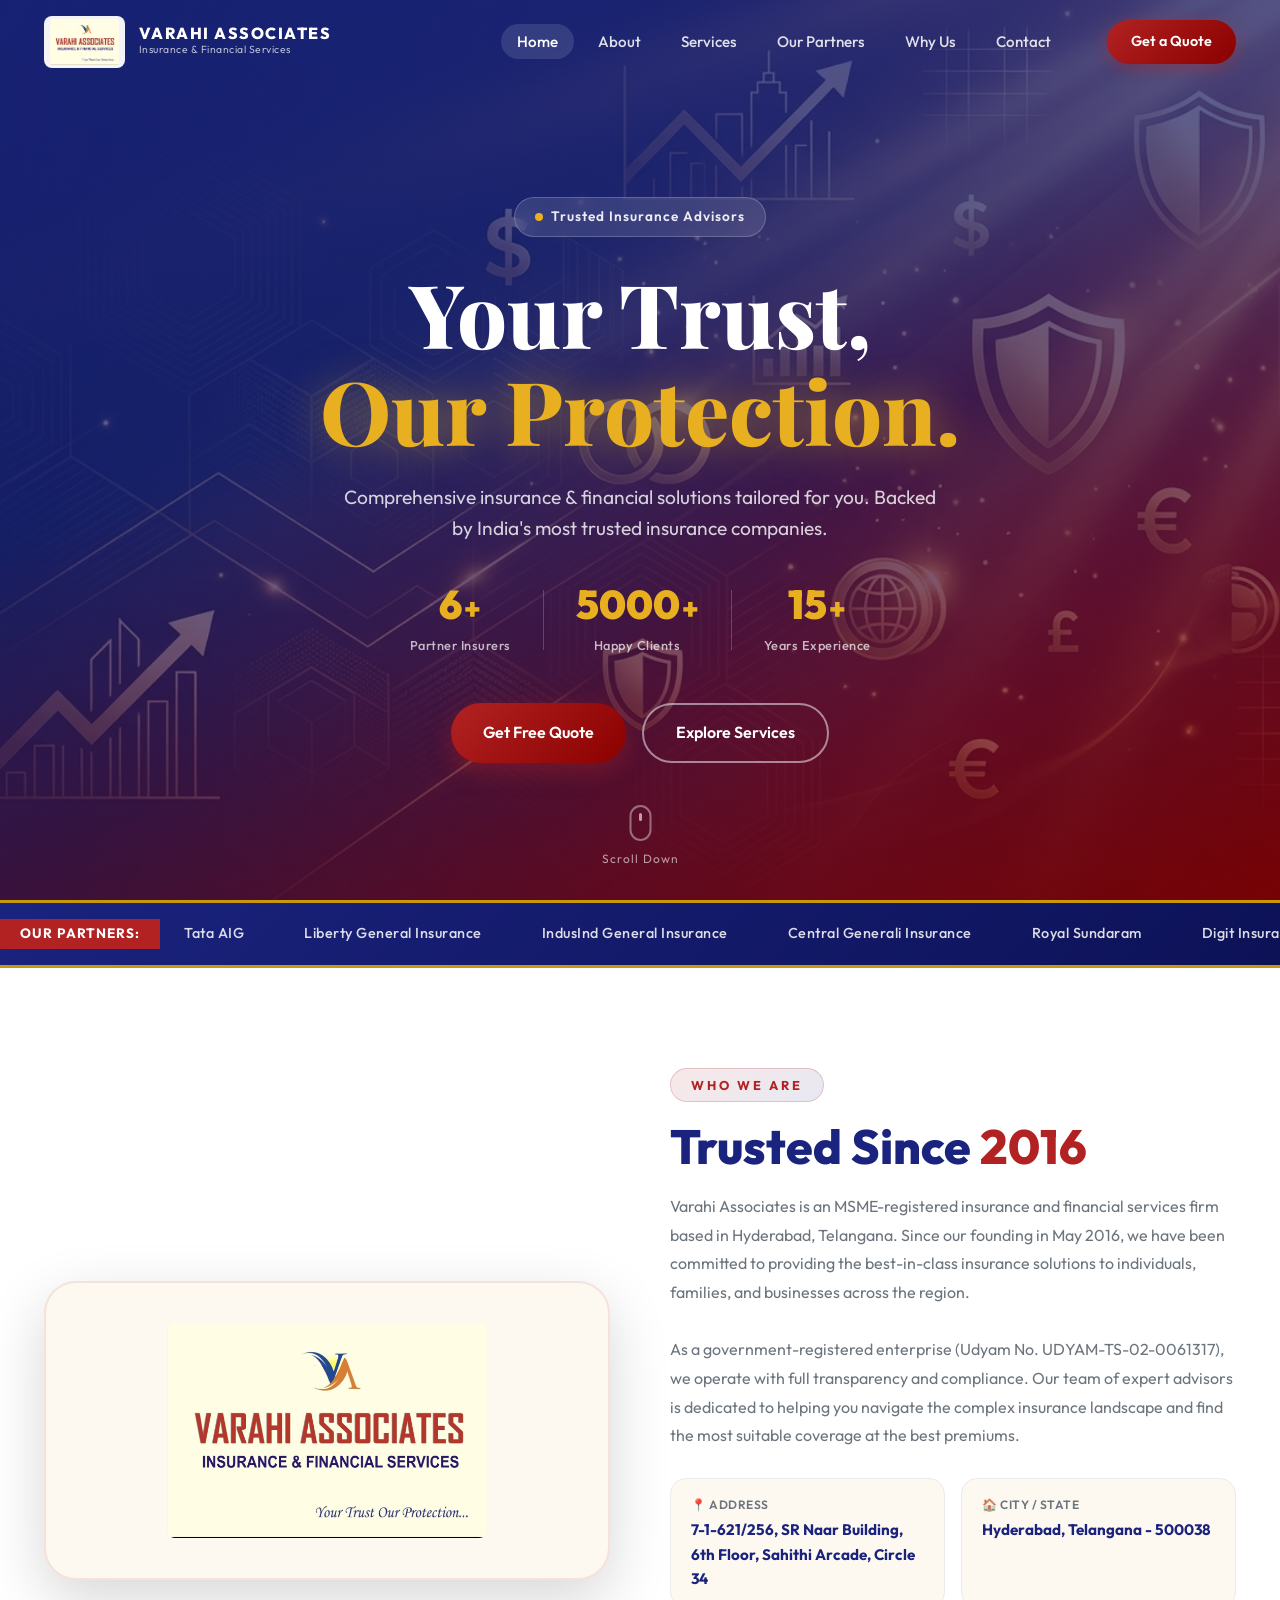
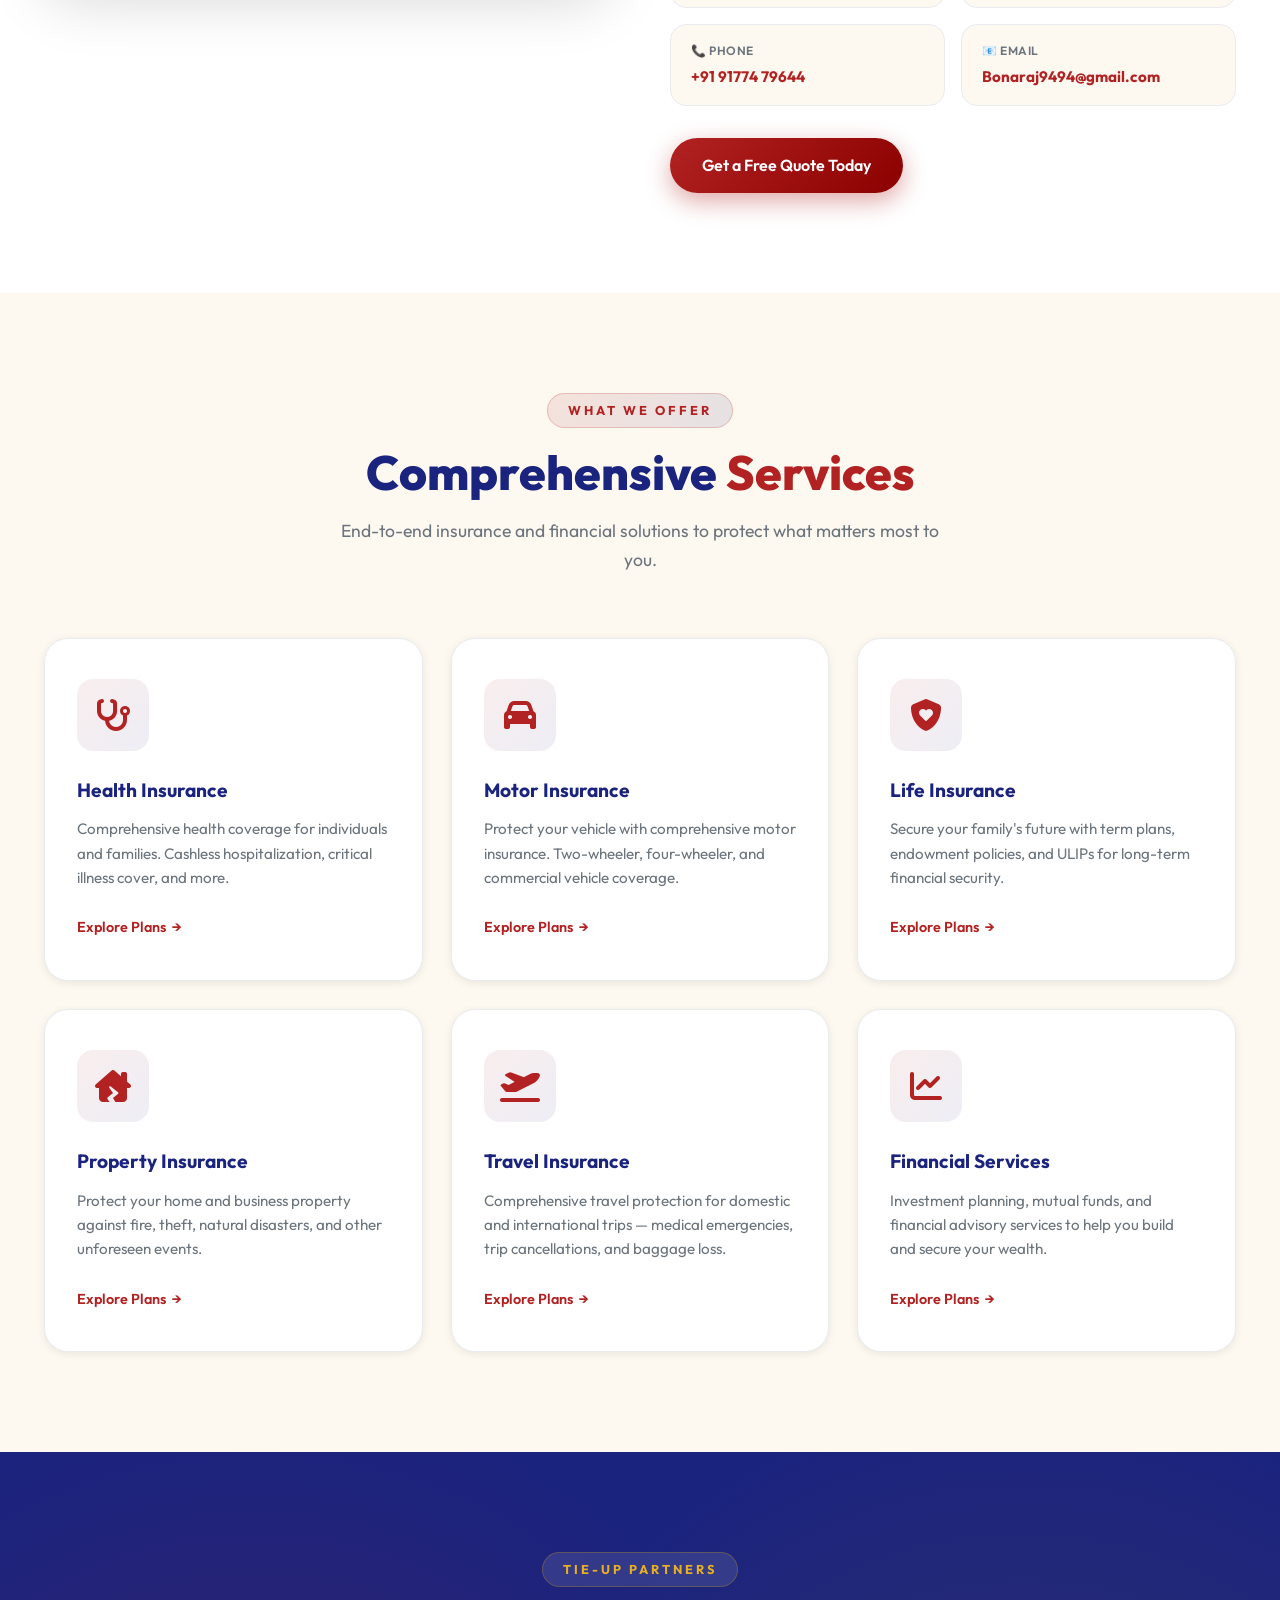
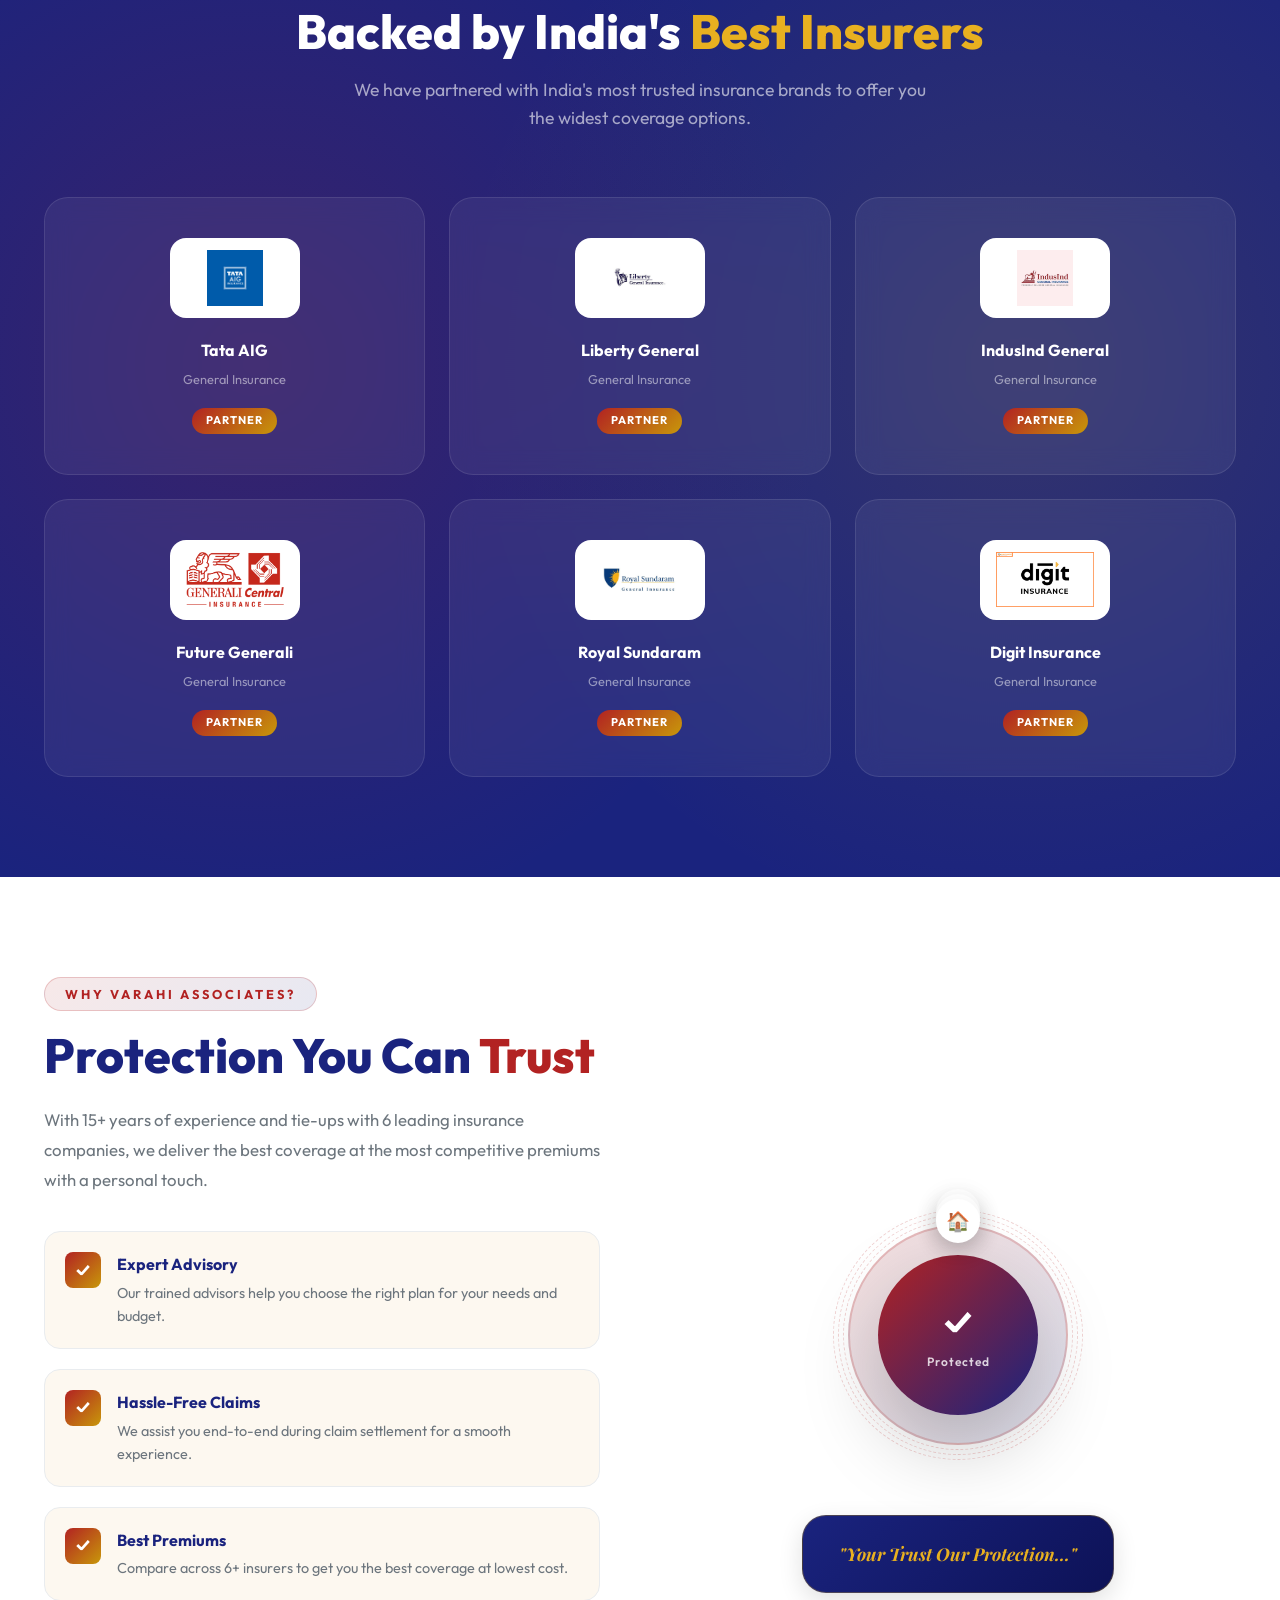
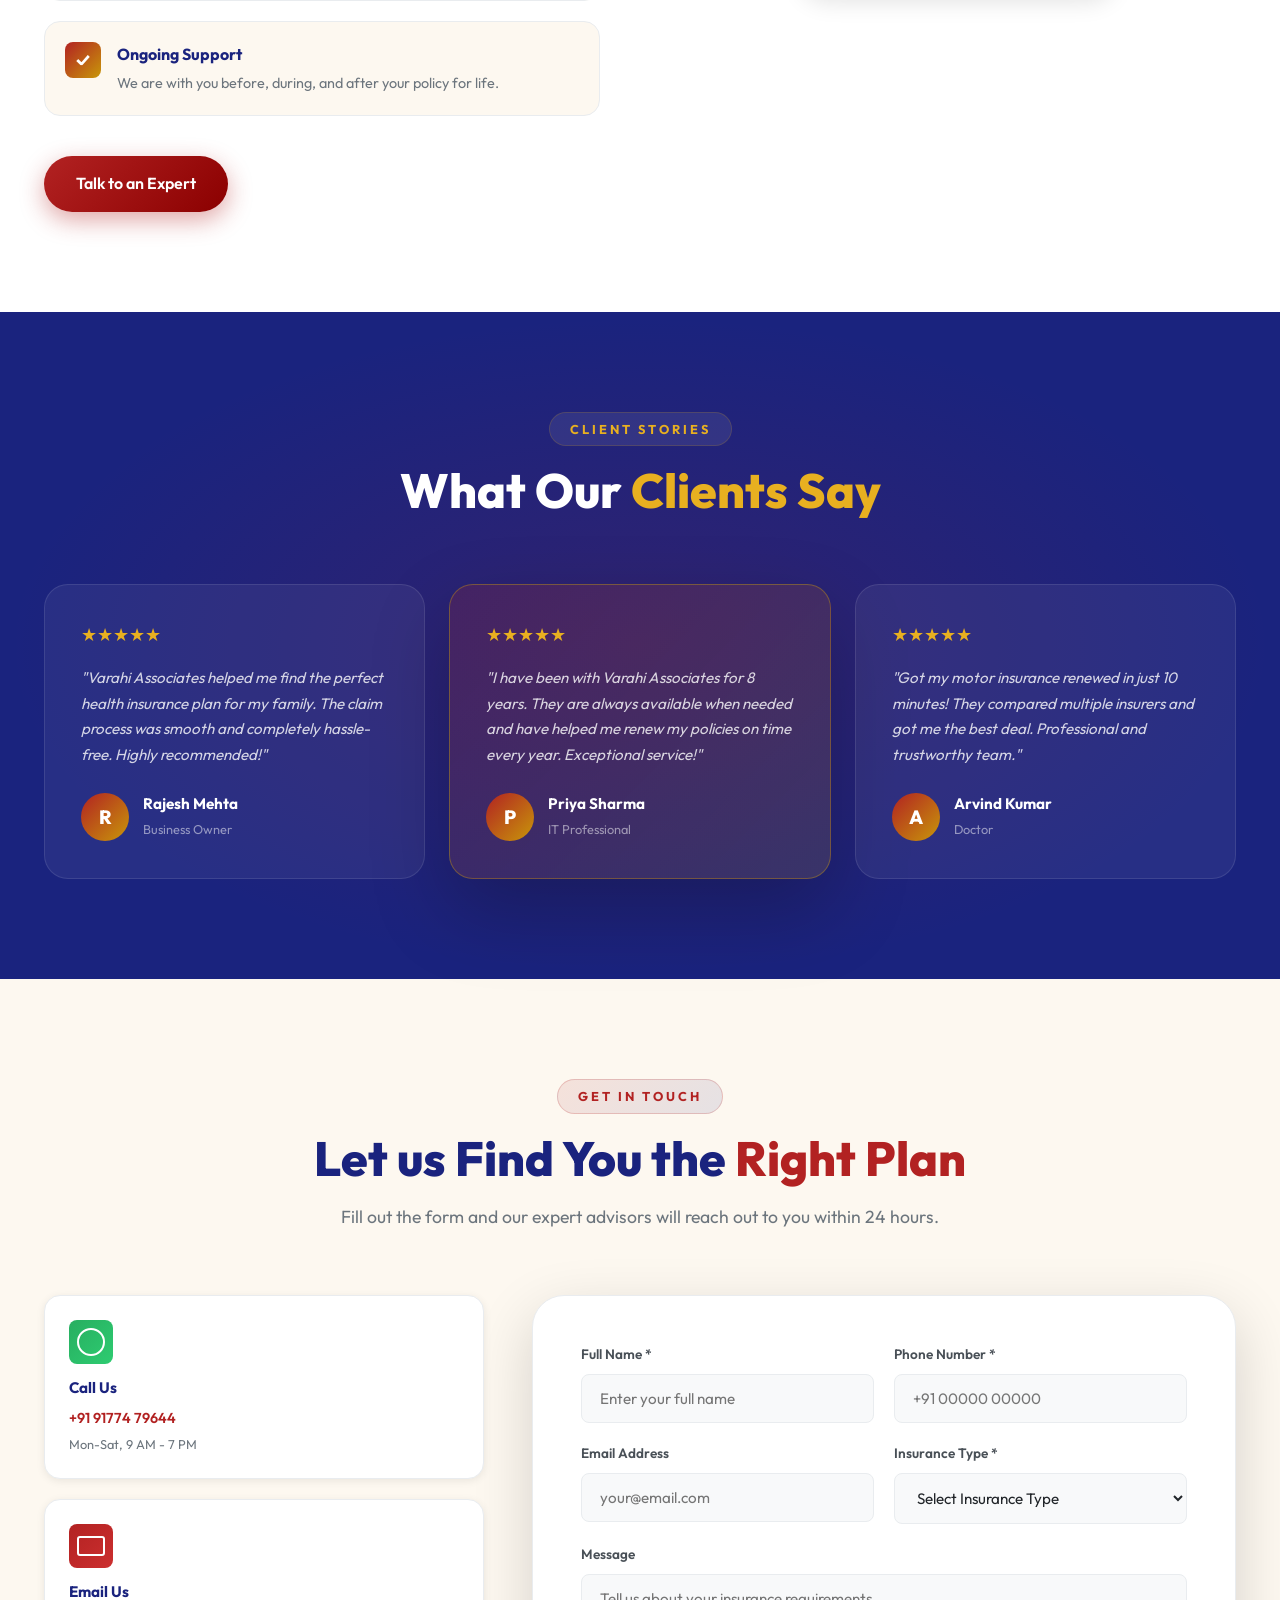
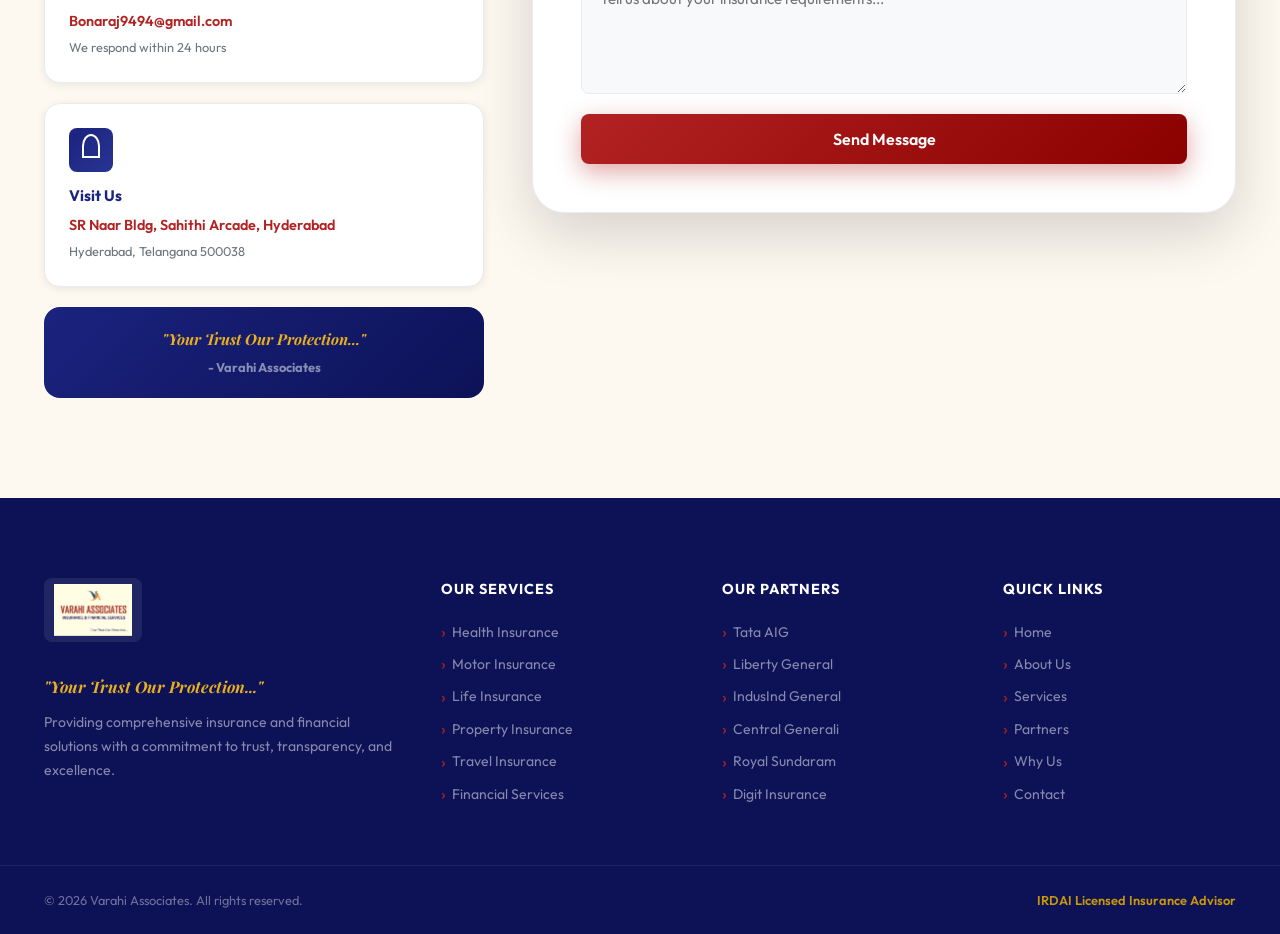
==== index.html @ de522ac0 "first commit" ====
﻿<!DOCTYPE html>
<html lang="en">
<head>
  <meta charset="UTF-8" />
  <meta name="viewport" content="width=device-width, initial-scale=1.0" />
  <title>Varahi Associates | Insurance &amp; Financial Services</title>
  <meta name="description" content="Varahi Associates offers comprehensive insurance and financial services backed by Tata AIG, Liberty General Insurance, IndusInd General Insurance, Central Generali, Royal Sundaram, and Digit." />
  <link rel="icon" type="image/jpeg" href="public/logo.jpeg" />
  <link rel="preconnect" href="https://fonts.googleapis.com" />
  <link rel="preconnect" href="https://fonts.gstatic.com" crossorigin />
  <link href="https://fonts.googleapis.com/css2?family=Outfit:wght@300;400;500;600;700;800;900&family=Playfair+Display:ital,wght@0,700;0,800;1,700&display=swap" rel="stylesheet" />
  <link rel="stylesheet" href="https://cdnjs.cloudflare.com/ajax/libs/font-awesome/6.5.0/css/all.min.css" />
  <link rel="stylesheet" href="style.css" />
</head>
<body>
  <nav class="navbar" id="navbar">
    <div class="nav-container">
      <a href="#home" class="nav-logo">
        <img src="public/logo.jpeg" alt="Varahi Associates Logo" class="nav-logo-img" />
        <div class="logo-text">
          <span class="logo-name">VARAHI ASSOCIATES</span>
          <span class="logo-sub">Insurance &amp; Financial Services</span>
        </div>
      </a>
      <ul class="nav-links" id="navLinks">
        <li><a href="#home" class="nav-link active">Home</a></li>
        <li><a href="#about" class="nav-link">About</a></li>
        <li><a href="#services" class="nav-link">Services</a></li>
        <li><a href="#partners" class="nav-link">Our Partners</a></li>
        <li><a href="#why-us" class="nav-link">Why Us</a></li>
        <li><a href="#contact" class="nav-link">Contact</a></li>
      </ul>
      <a href="#contact" class="nav-cta">Get a Quote</a>
      <button class="hamburger" id="hamburger" aria-label="Toggle menu"><span></span><span></span><span></span></button>
    </div>
  </nav>


  <!-- ===== MSME REGISTRATION STRIP ===== -->
  
  <section class="hero" id="home">
    <div class="hero-bg"></div>
    <div class="hero-overlay"></div>
    <div class="hero-content">
      <div class="hero-badge"><span class="badge-dot"></span>Trusted Insurance Advisors</div>
      <h1 class="hero-title">
        <span class="title-line">Your Trust,</span>
        <span class="title-line title-accent">Our Protection.</span>
      </h1>
      <p class="hero-desc">Comprehensive insurance &amp; financial solutions tailored for you. Backed by India's most trusted insurance companies.</p>
      <div class="hero-stats">
        <div class="stat-item"><div class="stat-number-row"><span class="stat-num" data-target="6">0</span><span class="stat-plus">+</span></div><span class="stat-label">Partner Insurers</span></div>
        <div class="stat-divider"></div>
        <div class="stat-item"><div class="stat-number-row"><span class="stat-num" data-target="5000">0</span><span class="stat-plus">+</span></div><span class="stat-label">Happy Clients</span></div>
        <div class="stat-divider"></div>
        <div class="stat-item"><div class="stat-number-row"><span class="stat-num" data-target="15">0</span><span class="stat-plus">+</span></div><span class="stat-label">Years Experience</span></div>
      </div>
      <div class="hero-actions">
        <a href="#contact" class="btn btn-primary" id="hero-quote-btn">Get Free Quote</a>
        <a href="#services" class="btn btn-outline" id="hero-services-btn">Explore Services</a>
      </div>
    </div>
    <div class="hero-scroll-indicator"><div class="scroll-mouse"></div><span>Scroll Down</span></div>
  </section>

  <div class="ticker-bar">
    <div class="ticker-label">Our Partners:</div>
    <div class="ticker-track">
      <div class="ticker-items">
        <span>Tata AIG</span><span>Liberty General Insurance</span><span>IndusInd General Insurance</span>
        <span>Central Generali Insurance</span><span>Royal Sundaram</span><span>Digit Insurance</span>
        <span>Tata AIG</span><span>Liberty General Insurance</span><span>IndusInd General Insurance</span>
        <span>Central Generali Insurance</span><span>Royal Sundaram</span><span>Digit Insurance</span>
      </div>
    </div>
  </div>

    <!-- ===== ABOUT / BUSINESS INFO SECTION ===== -->
  <section class="section about" id="about">
    <div class="container">
      <div class="about-inner">
        <div class="about-logo-side">
          <div class="about-logo-card">
            <img src="public/logo.jpeg" alt="Varahi Associates Logo" style="max-width:320px; width:100%;" />
          </div>

        </div>
        <div class="about-details">
          <span class="section-label">Who We Are</span>
          <h2 class="section-title">Trusted Since <span class="accent">2016</span></h2>
          <p class="about-desc">
            Varahi Associates is an MSME-registered insurance and financial services firm based in Hyderabad, Telangana. Since our founding in May 2016, we have been committed to providing the best-in-class insurance solutions to individuals, families, and businesses across the region.
          </p>
          <p class="about-desc">
            As a government-registered enterprise (Udyam No. UDYAM-TS-02-0061317), we operate with full transparency and compliance. Our team of expert advisors is dedicated to helping you navigate the complex insurance landscape and find the most suitable coverage at the best premiums.
          </p>
          <div class="about-info-grid">
            <div class="about-info-item">
              <div class="info-label">&#128205; Address</div>
              <div class="info-value">7-1-621/256, SR Naar Building, 6th Floor, Sahithi Arcade, Circle 34</div>
            </div>
            <div class="about-info-item">
              <div class="info-label">&#127968; City / State</div>
              <div class="info-value">Hyderabad, Telangana - 500038</div>
            </div>
            <div class="about-info-item">
              <div class="info-label">&#128222; Phone</div>
              <div class="info-value"><a href="tel:+919177479644">+91 91774 79644</a></div>
            </div>
            <div class="about-info-item">
              <div class="info-label">&#128231; Email</div>
              <div class="info-value"><a href="mailto:Bonaraj9494@gmail.com">Bonaraj9494@gmail.com</a></div>
            </div>
          </div>
          <a href="#contact" class="btn btn-primary">Get a Free Quote Today</a>
        </div>
      </div>
    </div>
  </section>
<section class="section services" id="services">
    <div class="container">
      <div class="section-header">
        <span class="section-label">What We Offer</span>
        <h2 class="section-title">Comprehensive <span class="accent">Services</span></h2>
        <p class="section-desc">End-to-end insurance and financial solutions to protect what matters most to you.</p>
      </div>
      <div class="services-grid">
        <div class="service-card" id="service-health">
          <div class="service-icon-wrap"><i class="fa-solid fa-stethoscope service-icon-fa"></i></div>
          <h3 class="service-title">Health Insurance</h3>
          <p class="service-desc">Comprehensive health coverage for individuals and families. Cashless hospitalization, critical illness cover, and more.</p>
          <a href="#contact" class="service-link">Explore Plans <span>&#8594;</span></a>
        </div>
        <div class="service-card" id="service-motor">
          <div class="service-icon-wrap"><i class="fa-solid fa-car service-icon-fa"></i></div>
          <h3 class="service-title">Motor Insurance</h3>
          <p class="service-desc">Protect your vehicle with comprehensive motor insurance. Two-wheeler, four-wheeler, and commercial vehicle coverage.</p>
          <a href="#contact" class="service-link">Explore Plans <span>&#8594;</span></a>
        </div>
        <div class="service-card" id="service-life">
          <div class="service-icon-wrap"><i class="fa-solid fa-shield-heart service-icon-fa"></i></div>
          <h3 class="service-title">Life Insurance</h3>
          <p class="service-desc">Secure your family's future with term plans, endowment policies, and ULIPs for long-term financial security.</p>
          <a href="#contact" class="service-link">Explore Plans <span>&#8594;</span></a>
        </div>
        <div class="service-card" id="service-property">
          <div class="service-icon-wrap"><i class="fa-solid fa-house-chimney-crack service-icon-fa"></i></div>
          <h3 class="service-title">Property Insurance</h3>
          <p class="service-desc">Protect your home and business property against fire, theft, natural disasters, and other unforeseen events.</p>
          <a href="#contact" class="service-link">Explore Plans <span>&#8594;</span></a>
        </div>
        <div class="service-card" id="service-travel">
          <div class="service-icon-wrap"><i class="fa-solid fa-plane-departure service-icon-fa"></i></div>
          <h3 class="service-title">Travel Insurance</h3>
          <p class="service-desc">Comprehensive travel protection for domestic and international trips — medical emergencies, trip cancellations, and baggage loss.</p>
          <a href="#contact" class="service-link">Explore Plans <span>&#8594;</span></a>
        </div>
        <div class="service-card" id="service-financial">
          <div class="service-icon-wrap"><i class="fa-solid fa-chart-line service-icon-fa"></i></div>
          <h3 class="service-title">Financial Services</h3>
          <p class="service-desc">Investment planning, mutual funds, and financial advisory services to help you build and secure your wealth.</p>
          <a href="#contact" class="service-link">Explore Plans <span>&#8594;</span></a>
        </div>
      </div>
    </div>
  </section>

  <section class="section partners" id="partners">
    <div class="partners-bg"></div>
    <div class="container">
      <div class="section-header light">
        <span class="section-label">Tie-Up Partners</span>
        <h2 class="section-title">Backed by India's <span class="accent-light">Best Insurers</span></h2>
        <p class="section-desc light-desc">We have partnered with India's most trusted insurance brands to offer you the widest coverage options.</p>
      </div>
      <div class="partners-grid">
        <div class="partner-card" id="partner-tata">
          <div class="partner-logo-wrap partner-logo-img-wrap">
            <img src="public/tata-aig.jpg" alt="Tata AIG" class="partner-logo-real" />
          </div>
          <h4 class="partner-name">Tata AIG</h4>
          <p class="partner-desc">General Insurance</p>
          <div class="partner-badge">Partner</div>
        </div>
        <div class="partner-card" id="partner-liberty">
          <div class="partner-logo-wrap partner-logo-img-wrap">
            <img src="public/Liberty_General_Insurance.jpg" alt="Liberty General Insurance" class="partner-logo-real" />
          </div>
          <h4 class="partner-name">Liberty General</h4>
          <p class="partner-desc">General Insurance</p>
          <div class="partner-badge">Partner</div>
        </div>
        <div class="partner-card" id="partner-indusind">
          <div class="partner-logo-wrap partner-logo-img-wrap">
            <img src="public/induslnd.jfif" alt="IndusInd General Insurance" class="partner-logo-real" />
          </div>
          <h4 class="partner-name">IndusInd General</h4>
          <p class="partner-desc">General Insurance</p>
          <div class="partner-badge">Partner</div>
        </div>
        <div class="partner-card" id="partner-central">
          <div class="partner-logo-wrap partner-logo-img-wrap">
            <img src="public/Future_Generali_India_Insurance_logo.svg.webp" alt="Future Generali Insurance" class="partner-logo-real" />
          </div>
          <h4 class="partner-name">Future Generali</h4>
          <p class="partner-desc">General Insurance</p>
          <div class="partner-badge">Partner</div>
        </div>
        <div class="partner-card" id="partner-royal">
          <div class="partner-logo-wrap partner-logo-img-wrap">
            <img src="public/royal-sundaram-general-insurance.jpg" alt="Royal Sundaram General Insurance" class="partner-logo-real" />
          </div>
          <h4 class="partner-name">Royal Sundaram</h4>
          <p class="partner-desc">General Insurance</p>
          <div class="partner-badge">Partner</div>
        </div>
        <div class="partner-card" id="partner-digit">
          <div class="partner-logo-wrap partner-logo-img-wrap">
            <img src="public/digit.png" alt="Digit Insurance" class="partner-logo-real" />
          </div>
          <h4 class="partner-name">Digit Insurance</h4>
          <p class="partner-desc">General Insurance</p>
          <div class="partner-badge">Partner</div>
        </div>
      </div>
    </div>
  </section>

  <section class="section why-us" id="why-us">
    <div class="container">
      <div class="why-us-inner">
        <div class="why-us-text">
          <span class="section-label">Why Varahi Associates?</span>
          <h2 class="section-title">Protection You Can <span class="accent">Trust</span></h2>
          <p class="why-us-desc">With 15+ years of experience and tie-ups with 6 leading insurance companies, we deliver the best coverage at the most competitive premiums with a personal touch.</p>
          <div class="features-list">
            <div class="feature-item" id="feature-expert"><div class="feature-icon">&#10003;</div><div class="feature-content"><h4>Expert Advisory</h4><p>Our trained advisors help you choose the right plan for your needs and budget.</p></div></div>
            <div class="feature-item" id="feature-claims"><div class="feature-icon">&#10003;</div><div class="feature-content"><h4>Hassle-Free Claims</h4><p>We assist you end-to-end during claim settlement for a smooth experience.</p></div></div>
            <div class="feature-item" id="feature-best-price"><div class="feature-icon">&#10003;</div><div class="feature-content"><h4>Best Premiums</h4><p>Compare across 6+ insurers to get you the best coverage at lowest cost.</p></div></div>
            <div class="feature-item" id="feature-support"><div class="feature-icon">&#10003;</div><div class="feature-content"><h4>Ongoing Support</h4><p>We are with you before, during, and after your policy for life.</p></div></div>
          </div>
          <a href="#contact" class="btn btn-primary" id="why-us-cta">Talk to an Expert</a>
        </div>
        <div class="why-us-visual">
          <div class="shield-graphic">
            <div class="shield-outer"><div class="shield-inner"><div class="shield-core"><span class="shield-checkmark">&#10003;</span><span class="shield-text">Protected</span></div></div></div>
            <div class="orbit orbit-1"><div class="orbit-dot">&#10084;</div></div>
            <div class="orbit orbit-2"><div class="orbit-dot">&#128664;</div></div>
            <div class="orbit orbit-3"><div class="orbit-dot">&#127968;</div></div>
          </div>
          <div class="tagline-box"><p class="tagline-quote">"Your Trust Our Protection..."</p></div>
        </div>
      </div>
    </div>
  </section>

  <section class="section testimonials" id="testimonials">
    <div class="testimonials-bg"></div>
    <div class="container">
      <div class="section-header light">
        <span class="section-label">Client Stories</span>
        <h2 class="section-title">What Our <span class="accent-light">Clients Say</span></h2>
      </div>
      <div class="testimonials-grid">
        <div class="testimonial-card" id="testimonial-1">
          <div class="testimonial-stars">&#9733;&#9733;&#9733;&#9733;&#9733;</div>
          <p class="testimonial-text">"Varahi Associates helped me find the perfect health insurance plan for my family. The claim process was smooth and completely hassle-free. Highly recommended!"</p>
          <div class="testimonial-author"><div class="author-avatar">R</div><div class="author-info"><span class="author-name">Rajesh Mehta</span><span class="author-role">Business Owner</span></div></div>
        </div>
        <div class="testimonial-card featured" id="testimonial-2">
          <div class="testimonial-stars">&#9733;&#9733;&#9733;&#9733;&#9733;</div>
          <p class="testimonial-text">"I have been with Varahi Associates for 8 years. They are always available when needed and have helped me renew my policies on time every year. Exceptional service!"</p>
          <div class="testimonial-author"><div class="author-avatar">P</div><div class="author-info"><span class="author-name">Priya Sharma</span><span class="author-role">IT Professional</span></div></div>
        </div>
        <div class="testimonial-card" id="testimonial-3">
          <div class="testimonial-stars">&#9733;&#9733;&#9733;&#9733;&#9733;</div>
          <p class="testimonial-text">"Got my motor insurance renewed in just 10 minutes! They compared multiple insurers and got me the best deal. Professional and trustworthy team."</p>
          <div class="testimonial-author"><div class="author-avatar">A</div><div class="author-info"><span class="author-name">Arvind Kumar</span><span class="author-role">Doctor</span></div></div>
        </div>
      </div>
    </div>
  </section>

  <section class="section contact" id="contact">
    <div class="container">
      <div class="section-header">
        <span class="section-label">Get in Touch</span>
        <h2 class="section-title">Let us Find You the <span class="accent">Right Plan</span></h2>
        <p class="section-desc">Fill out the form and our expert advisors will reach out to you within 24 hours.</p>
      </div>
      <div class="contact-inner">
        <div class="contact-info">
          <div class="contact-card" id="contact-phone"><div class="contact-icon ci-phone"></div><h4>Call Us</h4><a href="tel:+919177479644" class="contact-detail">+91 91774 79644</a><p>Mon-Sat, 9 AM - 7 PM</p></div>
          <div class="contact-card" id="contact-email"><div class="contact-icon ci-email"></div><h4>Email Us</h4><a href="mailto:Bonaraj9494@gmail.com" class="contact-detail">Bonaraj9494@gmail.com</a><p>We respond within 24 hours</p></div>
          <div class="contact-card" id="contact-location"><div class="contact-icon ci-location"></div><h4>Visit Us</h4><span class="contact-detail">SR Naar Bldg, Sahithi Arcade, Hyderabad</span><p>Hyderabad, Telangana 500038</p></div>
          <div class="contact-tagline"><p>"Your Trust Our Protection..."</p><span>- Varahi Associates</span></div>
        </div>
        <form class="contact-form" id="contactForm" novalidate>
          <div class="form-row">
            <div class="form-group"><label for="fname">Full Name *</label><input type="text" id="fname" name="name" placeholder="Enter your full name" required /></div>
            <div class="form-group"><label for="fphone">Phone Number *</label><input type="tel" id="fphone" name="phone" placeholder="+91 00000 00000" required /></div>
          </div>
          <div class="form-row">
            <div class="form-group"><label for="femail">Email Address</label><input type="email" id="femail" name="email" placeholder="your@email.com" /></div>
            <div class="form-group"><label for="fservice">Insurance Type *</label>
              <select id="fservice" name="service" required>
                <option value="">Select Insurance Type</option>
                <option value="health">Health Insurance</option>
                <option value="motor">Motor Insurance</option>
                <option value="life">Life Insurance</option>
                <option value="property">Property Insurance</option>
                <option value="travel">Travel Insurance</option>
                <option value="financial">Financial Services</option>
              </select>
            </div>
          </div>
          <div class="form-group full"><label for="fmessage">Message</label><textarea id="fmessage" name="message" rows="4" placeholder="Tell us about your insurance requirements..."></textarea></div>
          <button type="submit" class="btn btn-primary btn-full" id="submit-btn">Send Message</button>
          <div class="form-success" id="formSuccess">Thank you! We will contact you shortly.</div>
        </form>
      </div>
    </div>
  </section>

  <footer class="footer" id="footer">
    <div class="footer-top">
      <div class="container">
        <div class="footer-grid">
          <div class="footer-brand">
            <div class="footer-logo">
              <img src="public/logo.jpeg" alt="Varahi Associates Logo" class="footer-logo-img" />
            </div>
            <p class="footer-tagline">"Your Trust Our Protection..."</p>
            <p class="footer-about">Providing comprehensive insurance and financial solutions with a commitment to trust, transparency, and excellence.</p>
          </div>
          <div class="footer-col">
            <h5 class="footer-heading">Our Services</h5>
            <ul class="footer-links">
              <li><a href="#services">Health Insurance</a></li>
              <li><a href="#services">Motor Insurance</a></li>
              <li><a href="#services">Life Insurance</a></li>
              <li><a href="#services">Property Insurance</a></li>
              <li><a href="#services">Travel Insurance</a></li>
              <li><a href="#services">Financial Services</a></li>
            </ul>
          </div>
          <div class="footer-col">
            <h5 class="footer-heading">Our Partners</h5>
            <ul class="footer-links">
              <li><a href="#partners">Tata AIG</a></li>
              <li><a href="#partners">Liberty General</a></li>
              <li><a href="#partners">IndusInd General</a></li>
              <li><a href="#partners">Central Generali</a></li>
              <li><a href="#partners">Royal Sundaram</a></li>
              <li><a href="#partners">Digit Insurance</a></li>
            </ul>
          </div>
          <div class="footer-col">
            <h5 class="footer-heading">Quick Links</h5>
            <ul class="footer-links">
              <li><a href="#home">Home</a></li>
              <li><a href="#about">About Us</a></li>
              <li><a href="#services">Services</a></li>
              <li><a href="#partners">Partners</a></li>
              <li><a href="#why-us">Why Us</a></li>
              <li><a href="#contact">Contact</a></li>
            </ul>
          </div>
        </div>
      </div>
    </div>
    <div class="footer-bottom">
      <div class="container">
        <p>&copy; 2026 Varahi Associates. All rights reserved.</p>
        <p class="footer-note">IRDAI Licensed Insurance Advisor</p>
      </div>
    </div>
  </footer>

  <button class="scroll-top" id="scrollTop" aria-label="Scroll to top">&#8679;</button>
  <script src="script.js"></script>
</body>
</html>
---- style.css ----
﻿/* =============================================
   VARAHI ASSOCIATES - Insurance & Financial Services
   Premium Website Stylesheet
   Brand Colors: Red #b22222, Navy #1a237e, Gold #c8970a
   ============================================= */

/* ========== RESET & BASE ========== */
*, *::before, *::after { box-sizing: border-box; margin: 0; padding: 0; }

:root {
  --red: #b22222;
  --red-light: #cc2f2f;
  --red-dark: #8b0000;
  --navy: #1a237e;
  --navy-light: #283593;
  --navy-dark: #0d1257;
  --gold: #c8970a;
  --gold-light: #e8b020;
  --cream: #fdf8f0;
  --white: #ffffff;
  --gray-100: #f8f9fa;
  --gray-200: #e9ecef;
  --gray-500: #6c757d;
  --gray-700: #495057;
  --gray-900: #212529;
  --shadow-sm: 0 2px 8px rgba(0,0,0,0.08);
  --shadow-md: 0 8px 24px rgba(0,0,0,0.12);
  --shadow-lg: 0 20px 60px rgba(0,0,0,0.16);
  --shadow-xl: 0 32px 80px rgba(0,0,0,0.22);
  --radius-sm: 8px;
  --radius-md: 16px;
  --radius-lg: 24px;
  --radius-xl: 32px;
  --transition: all 0.3s cubic-bezier(0.4, 0, 0.2, 1);
  --font: 'Outfit', sans-serif;
  --font-display: 'Playfair Display', serif;
}

html { scroll-behavior: smooth; font-size: 16px; }

body {
  font-family: var(--font);
  color: var(--gray-900);
  background: var(--white);
  overflow-x: hidden;
  line-height: 1.6;
}

/* ========== SCROLLBAR ========== */
::-webkit-scrollbar { width: 6px; }
::-webkit-scrollbar-track { background: var(--gray-100); }
::-webkit-scrollbar-thumb { background: var(--red); border-radius: 3px; }

/* ========== UTILITY ========== */
.container { max-width: 1240px; margin: 0 auto; padding: 0 24px; }
.section { padding: 100px 0; position: relative; }
.accent { color: var(--red); }
.accent-light { color: var(--gold-light); }

/* ========== SECTION HEADER ========== */
.section-header { text-align: center; margin-bottom: 64px; }
.section-label {
  display: inline-block;
  background: linear-gradient(135deg, rgba(178,34,34,0.1), rgba(26,35,126,0.1));
  color: var(--red);
  font-size: 0.8rem;
  font-weight: 700;
  letter-spacing: 3px;
  text-transform: uppercase;
  padding: 6px 20px;
  border-radius: 50px;
  margin-bottom: 16px;
  border: 1px solid rgba(178,34,34,0.2);
}
.section-title {
  font-size: clamp(2rem, 4vw, 3rem);
  font-weight: 800;
  color: var(--navy);
  line-height: 1.2;
  margin-bottom: 16px;
}
.section-desc {
  font-size: 1.1rem;
  color: var(--gray-500);
  max-width: 600px;
  margin: 0 auto;
}

/* ========== BUTTONS ========== */
.btn {
  display: inline-flex;
  align-items: center;
  gap: 10px;
  padding: 15px 32px;
  border-radius: 50px;
  font-family: var(--font);
  font-size: 1rem;
  font-weight: 600;
  text-decoration: none;
  border: none;
  cursor: pointer;
  transition: var(--transition);
  position: relative;
  overflow: hidden;
}
.btn::before {
  content: '';
  position: absolute;
  top: 0; left: -100%;
  width: 100%; height: 100%;
  background: rgba(255,255,255,0.15);
  transition: left 0.4s ease;
}
.btn:hover::before { left: 100%; }
.btn-primary {
  background: linear-gradient(135deg, var(--red), var(--red-dark));
  color: var(--white);
  box-shadow: 0 8px 24px rgba(178,34,34,0.4);
}
.btn-primary:hover {
  transform: translateY(-3px);
  box-shadow: 0 16px 40px rgba(178,34,34,0.5);
}
.btn-outline {
  background: transparent;
  color: var(--white);
  border: 2px solid rgba(255,255,255,0.5);
  backdrop-filter: blur(8px);
}
.btn-outline:hover {
  background: rgba(255,255,255,0.15);
  border-color: var(--white);
  transform: translateY(-3px);
}
.btn-full { width: 100%; justify-content: center; border-radius: var(--radius-sm); }

/* ========== NAVBAR ========== */
.navbar {
  position: fixed;
  top: 0; left: 0; right: 0;
  z-index: 1000;
  padding: 16px 0;
  transition: var(--transition);
}
.navbar.scrolled {
  background: rgba(26, 35, 126, 0.97);
  backdrop-filter: blur(20px);
  padding: 10px 0;
  box-shadow: var(--shadow-md);
}
.nav-container {
  max-width: 1240px;
  margin: 0 auto;
  padding: 0 24px;
  display: flex;
  align-items: center;
  gap: 40px;
}
.nav-logo {
  display: flex;
  align-items: center;
  gap: 14px;
  text-decoration: none;
  flex-shrink: 0;
}
.logo-icon {
  width: 52px; height: 52px;
  background: linear-gradient(135deg, var(--red), var(--gold));
  border-radius: var(--radius-sm);
  display: flex;
  align-items: center;
  justify-content: center;
  font-weight: 900;
  font-size: 1.1rem;
  box-shadow: 0 4px 16px rgba(178,34,34,0.4);
  flex-shrink: 0;
}
.logo-icon.small { width: 42px; height: 42px; font-size: 0.9rem; }
.logo-v { color: var(--white); }
.logo-a { color: var(--gold-light); }
.logo-text { display: flex; flex-direction: column; }
.logo-name {
  color: var(--white);
  font-weight: 800;
  font-size: 1rem;
  letter-spacing: 1.5px;
  line-height: 1.1;
}
.logo-sub {
  color: rgba(255,255,255,0.7);
  font-size: 0.65rem;
  letter-spacing: 0.5px;
}
.nav-links {
  display: flex;
  list-style: none;
  gap: 8px;
  margin-left: auto;
}
.nav-link {
  color: rgba(255,255,255,0.85);
  text-decoration: none;
  font-size: 0.95rem;
  font-weight: 500;
  padding: 8px 16px;
  border-radius: 50px;
  transition: var(--transition);
}
.nav-link:hover, .nav-link.active {
  color: var(--white);
  background: rgba(255,255,255,0.12);
}
.nav-cta {
  background: linear-gradient(135deg, var(--red), var(--red-dark));
  color: var(--white);
  text-decoration: none;
  padding: 10px 24px;
  border-radius: 50px;
  font-weight: 600;
  font-size: 0.9rem;
  transition: var(--transition);
  box-shadow: 0 4px 16px rgba(178,34,34,0.4);
  flex-shrink: 0;
}
.nav-cta:hover { transform: translateY(-2px); box-shadow: 0 8px 24px rgba(178,34,34,0.5); }
.hamburger {
  display: none;
  flex-direction: column;
  gap: 5px;
  background: none;
  border: none;
  cursor: pointer;
  padding: 8px;
  margin-left: auto;
}
.hamburger span {
  display: block;
  width: 24px; height: 2px;
  background: var(--white);
  border-radius: 2px;
  transition: var(--transition);
}

/* ========== HERO ========== */
.hero {
  min-height: 100vh;
  display: flex;
  align-items: center;
  justify-content: center;
  position: relative;
  overflow: hidden;
  text-align: center;
}
.hero-bg {
  position: absolute;
  inset: 0;
  background: url('public/hero_bg.jpg') center/cover no-repeat;
  transform: scale(1.05);
  transition: transform 8s ease;
}
.hero:hover .hero-bg { transform: scale(1.1); }
.hero-overlay {
  position: absolute;
  inset: 0;
  background: linear-gradient(
    160deg,
    rgba(26,35,126,0.88) 0%,
    rgba(26,35,126,0.7) 40%,
    rgba(139,0,0,0.75) 100%
  );
}
.hero-content {
  position: relative;
  z-index: 2;
  max-width: 800px;
  padding: 120px 24px 60px;
}
.hero-badge {
  display: inline-flex;
  align-items: center;
  gap: 8px;
  background: rgba(255,255,255,0.12);
  backdrop-filter: blur(10px);
  border: 1px solid rgba(255,255,255,0.2);
  color: rgba(255,255,255,0.9);
  font-size: 0.85rem;
  font-weight: 600;
  letter-spacing: 1px;
  padding: 8px 20px;
  border-radius: 50px;
  margin-bottom: 28px;
  animation: fadeInDown 0.8s ease forwards;
}
.badge-dot {
  width: 8px; height: 8px;
  background: var(--gold-light);
  border-radius: 50%;
  animation: pulse 2s infinite;
}
@keyframes pulse {
  0%, 100% { opacity: 1; transform: scale(1); }
  50% { opacity: 0.5; transform: scale(1.3); }
}
.hero-title {
  font-family: var(--font-display);
  font-size: clamp(2.8rem, 7vw, 5.5rem);
  font-weight: 800;
  color: var(--white);
  line-height: 1.1;
  margin-bottom: 24px;
  animation: fadeInUp 1s ease 0.2s both;
}
.title-line { display: block; }
.title-accent {
  color: var(--gold-light);
  text-shadow: 0 0 40px rgba(232,176,32,0.5);
}
.hero-desc {
  font-size: 1.2rem;
  color: rgba(255,255,255,0.8);
  max-width: 600px;
  margin: 0 auto 40px;
  animation: fadeInUp 1s ease 0.4s both;
}
.hero-stats {
  display: flex;
  align-items: center;
  justify-content: center;
  gap: 32px;
  margin-bottom: 48px;
  animation: fadeInUp 1s ease 0.6s both;
}
.stat-item { text-align: center; }
.stat-num {
  display: inline;
  font-size: 2.5rem;
  font-weight: 900;
  color: var(--gold-light);
  line-height: 1;
}
.stat-plus { color: var(--gold-light); font-size: 1.8rem; font-weight: 900; }
.stat-number-row {
  display: flex;
  align-items: baseline;
  justify-content: center;
  gap: 2px;
  white-space: nowrap;
}
.stat-label { color: rgba(255,255,255,0.7); font-size: 0.8rem; font-weight: 500; letter-spacing: 0.5px; margin-top: 4px; display: block; }
.stat-divider { width: 1px; height: 60px; background: rgba(255,255,255,0.2); }
.hero-actions {
  display: flex;
  gap: 16px;
  justify-content: center;
  flex-wrap: wrap;
  animation: fadeInUp 1s ease 0.8s both;
}
.hero-scroll-indicator {
  position: absolute;
  bottom: 32px;
  left: 50%;
  transform: translateX(-50%);
  display: flex;
  flex-direction: column;
  align-items: center;
  gap: 8px;
  color: rgba(255,255,255,0.6);
  font-size: 0.75rem;
  letter-spacing: 1px;
  animation: fadeIn 2s ease 1.5s both;
}
.scroll-mouse {
  width: 22px; height: 36px;
  border: 2px solid rgba(255,255,255,0.4);
  border-radius: 11px;
  position: relative;
}
.scroll-mouse::after {
  content: '';
  position: absolute;
  top: 6px;
  left: 50%;
  transform: translateX(-50%);
  width: 3px; height: 8px;
  background: rgba(255,255,255,0.6);
  border-radius: 2px;
  animation: scrollAnim 1.5s infinite;
}
@keyframes scrollAnim {
  0% { opacity: 1; transform: translateX(-50%) translateY(0); }
  100% { opacity: 0; transform: translateX(-50%) translateY(12px); }
}

/* ========== TICKER BAR ========== */
.ticker-bar {
  background: linear-gradient(135deg, var(--navy), var(--navy-dark));
  padding: 16px 0;
  display: flex;
  align-items: center;
  overflow: hidden;
  border-top: 3px solid var(--gold);
  border-bottom: 3px solid var(--gold);
}
.ticker-label {
  flex-shrink: 0;
  background: var(--red);
  color: var(--white);
  font-weight: 700;
  font-size: 0.85rem;
  letter-spacing: 1px;
  padding: 4px 20px;
  margin-right: 24px;
  text-transform: uppercase;
}
.ticker-track { overflow: hidden; flex: 1; }
.ticker-items {
  display: flex;
  gap: 60px;
  animation: ticker 25s linear infinite;
  white-space: nowrap;
}
.ticker-items span {
  color: rgba(255,255,255,0.85);
  font-size: 0.9rem;
  font-weight: 500;
  letter-spacing: 0.5px;
  flex-shrink: 0;
}
@keyframes ticker {
  0% { transform: translateX(0); }
  100% { transform: translateX(-50%); }
}

/* ========== SERVICES SECTION ========== */
.services { background: var(--cream); }
.services-grid {
  display: grid;
  grid-template-columns: repeat(3, 1fr);
  gap: 28px;
}
.service-card {
  background: var(--white);
  border-radius: var(--radius-lg);
  padding: 40px 32px;
  border: 1px solid var(--gray-200);
  box-shadow: var(--shadow-sm);
  transition: var(--transition);
  position: relative;
  overflow: hidden;
  cursor: default;
}
.service-card::before {
  content: '';
  position: absolute;
  top: 0; left: 0; right: 0;
  height: 4px;
  background: linear-gradient(90deg, var(--red), var(--gold));
  transform: scaleX(0);
  transform-origin: left;
  transition: transform 0.4s ease;
}
.service-card:hover { transform: translateY(-8px); box-shadow: var(--shadow-lg); border-color: transparent; }
.service-card:hover::before { transform: scaleX(1); }
.service-icon-wrap {
  width: 72px; height: 72px;
  border-radius: var(--radius-md);
  background: linear-gradient(135deg, rgba(178,34,34,0.08), rgba(26,35,126,0.08));
  display: flex;
  align-items: center;
  justify-content: center;
  margin-bottom: 24px;
  transition: var(--transition);
}
.service-card:hover .service-icon-wrap {
  background: linear-gradient(135deg, var(--red), var(--navy));
}
.service-icon { display: none; }
/* ========== FONT AWESOME SERVICE ICONS ========== */
.service-icon-fa {
  font-size: 2rem;
  color: var(--red);
  transition: var(--transition);
  line-height: 1;
}
.service-card:hover .service-icon-wrap { background: linear-gradient(135deg, var(--red), var(--navy)); }
.service-card:hover .service-icon-fa { color: var(--white); }

.service-title {
  font-size: 1.2rem;
  font-weight: 700;
  color: var(--navy);
  margin-bottom: 12px;
}
.service-desc { font-size: 0.95rem; color: var(--gray-500); line-height: 1.6; margin-bottom: 24px; }
.service-link {
  color: var(--red);
  text-decoration: none;
  font-weight: 600;
  font-size: 0.9rem;
  display: inline-flex;
  align-items: center;
  gap: 6px;
  transition: var(--transition);
}
.service-link:hover { gap: 12px; }

/* ========== PARTNERS SECTION ========== */
.partners { background: var(--navy); position: relative; }
.partners-bg {
  position: absolute;
  inset: 0;
  background:
    radial-gradient(circle at 20% 50%, rgba(178,34,34,0.2) 0%, transparent 50%),
    radial-gradient(circle at 80% 50%, rgba(200,151,10,0.15) 0%, transparent 50%);
}
.partners .section-header { position: relative; z-index: 1; }
.partners .section-title { color: var(--white); }
.partners .section-label { background: rgba(255,255,255,0.1); color: var(--gold-light); border-color: rgba(200,151,10,0.3); }
.light-desc { color: rgba(255,255,255,0.6); }
.partners-grid {
  display: grid;
  grid-template-columns: repeat(3, 1fr);
  gap: 24px;
  position: relative;
  z-index: 1;
}
.partner-card {
  background: rgba(255,255,255,0.06);
  backdrop-filter: blur(12px);
  border: 1px solid rgba(255,255,255,0.1);
  border-radius: var(--radius-lg);
  padding: 40px 24px;
  text-align: center;
  transition: var(--transition);
  position: relative;
  overflow: hidden;
}
.partner-card::before {
  content: '';
  position: absolute;
  inset: 0;
  background: linear-gradient(135deg, rgba(178,34,34,0.08), rgba(200,151,10,0.08));
  opacity: 0;
  transition: var(--transition);
}
.partner-card:hover {
  transform: translateY(-8px);
  border-color: rgba(200,151,10,0.3);
  box-shadow: 0 20px 60px rgba(0,0,0,0.3);
}
.partner-card:hover::before { opacity: 1; }
.partner-logo-wrap {
  width: 90px; height: 90px;
  border-radius: 50%;
  background: rgba(255,255,255,0.1);
  display: flex;
  align-items: center;
  justify-content: center;
  margin: 0 auto 20px;
  border: 2px solid rgba(255,255,255,0.15);
  transition: var(--transition);
}
.partner-card:hover .partner-logo-wrap {
  border-color: var(--gold);
  box-shadow: 0 0 30px rgba(200,151,10,0.3);
}
.partner-initial {
  font-size: 1.1rem;
  font-weight: 900;
  letter-spacing: 1px;
  line-height: 1.2;
  text-align: center;
}
.tata { color: #1e88e5; }
.liberty { color: #43a047; }
.indusind { color: #8e24aa; }
.central { color: #e53935; }
.royal { color: #fb8c00; }
.digit { color: #00acc1; }
.partner-name { color: var(--white); font-weight: 700; font-size: 1rem; margin-bottom: 6px; }
.partner-desc { color: rgba(255,255,255,0.5); font-size: 0.8rem; margin-bottom: 16px; }
.partner-badge {
  display: inline-block;
  background: linear-gradient(135deg, var(--red), var(--gold));
  color: var(--white);
  font-size: 0.7rem;
  font-weight: 700;
  letter-spacing: 1px;
  padding: 4px 14px;
  border-radius: 50px;
  text-transform: uppercase;
}

/* ========== WHY US SECTION ========== */
.why-us { background: var(--white); overflow: hidden; }
.why-us-inner {
  display: grid;
  grid-template-columns: 1fr 1fr;
  gap: 80px;
  align-items: center;
}
.why-us-text .section-label { display: inline-block; margin-bottom: 16px; }
.why-us-text .section-title { text-align: left; margin-bottom: 20px; }
.why-us-desc {
  color: var(--gray-500);
  font-size: 1.05rem;
  line-height: 1.8;
  margin-bottom: 36px;
}
.features-list { display: flex; flex-direction: column; gap: 20px; margin-bottom: 40px; }
.feature-item {
  display: flex;
  gap: 16px;
  align-items: flex-start;
  padding: 20px;
  border-radius: var(--radius-md);
  background: var(--cream);
  border: 1px solid var(--gray-200);
  transition: var(--transition);
}
.feature-item:hover {
  border-color: rgba(178,34,34,0.2);
  box-shadow: var(--shadow-sm);
  transform: translateX(8px);
}
.feature-icon {
  width: 36px; height: 36px;
  background: linear-gradient(135deg, var(--red), var(--gold));
  color: var(--white);
  border-radius: var(--radius-sm);
  display: flex;
  align-items: center;
  justify-content: center;
  font-weight: 900;
  font-size: 1rem;
  flex-shrink: 0;
}
.feature-content h4 { color: var(--navy); font-size: 1rem; font-weight: 700; margin-bottom: 4px; }
.feature-content p { color: var(--gray-500); font-size: 0.9rem; }

/* ========== SHIELD GRAPHIC ========== */
.why-us-visual { position: relative; display: flex; flex-direction: column; align-items: center; gap: 40px; }
.shield-graphic { position: relative; width: 280px; height: 280px; display: flex; align-items: center; justify-content: center; }
.shield-outer {
  width: 220px; height: 220px;
  border-radius: 50%;
  background: linear-gradient(135deg, rgba(178,34,34,0.15), rgba(26,35,126,0.15));
  border: 2px solid rgba(178,34,34,0.2);
  display: flex;
  align-items: center;
  justify-content: center;
  animation: shieldPulse 4s ease-in-out infinite;
}
@keyframes shieldPulse {
  0%, 100% { box-shadow: 0 0 0 0 rgba(178,34,34,0.2), 0 0 0 20px rgba(178,34,34,0.08), 0 0 0 40px rgba(178,34,34,0.03); }
  50% { box-shadow: 0 0 0 10px rgba(178,34,34,0.15), 0 0 0 30px rgba(178,34,34,0.06), 0 0 0 50px rgba(178,34,34,0.02); }
}
.shield-inner {
  width: 160px; height: 160px;
  border-radius: 50%;
  background: linear-gradient(135deg, var(--red), var(--navy));
  display: flex;
  align-items: center;
  justify-content: center;
  box-shadow: var(--shadow-xl);
}
.shield-core { text-align: center; }
.shield-checkmark { color: var(--white); font-size: 2rem; display: block; font-weight: 900; }
.shield-text { color: rgba(255,255,255,0.8); font-size: 0.75rem; font-weight: 600; letter-spacing: 1px; }

.orbit {
  position: absolute;
  width: 100%; height: 100%;
  border-radius: 50%;
  border: 1px dashed rgba(178,34,34,0.2);
  display: flex;
  align-items: flex-start;
  justify-content: center;
}
.orbit-dot {
  width: 44px; height: 44px;
  background: var(--white);
  border-radius: 50%;
  display: flex;
  align-items: center;
  justify-content: center;
  font-size: 1.2rem;
  box-shadow: var(--shadow-md);
  margin-top: -22px;
}
.orbit-1 { animation: orbitRotate 8s linear infinite; width: 250px; height: 250px; left: 15px; top: 15px; }
.orbit-2 { animation: orbitRotate 12s linear infinite reverse; width: 240px; height: 240px; left: 20px; top: 20px; }
.orbit-3 { animation: orbitRotate 10s linear infinite; width: 230px; height: 230px; left: 25px; top: 25px; }
@keyframes orbitRotate { from { transform: rotate(0deg); } to { transform: rotate(360deg); } }
.orbit-dot { animation: counterRotate 8s linear infinite; }
.orbit-2 .orbit-dot { animation-duration: 12s; animation-direction: reverse; }
.orbit-3 .orbit-dot { animation-duration: 10s; }
@keyframes counterRotate { from { transform: rotate(0deg); } to { transform: rotate(-360deg); } }

.tagline-box {
  background: linear-gradient(135deg, var(--navy), var(--navy-dark));
  border-radius: var(--radius-lg);
  padding: 24px 36px;
  text-align: center;
  box-shadow: var(--shadow-md);
  border: 1px solid rgba(200,151,10,0.3);
}
.tagline-quote {
  font-family: var(--font-display);
  font-style: italic;
  font-size: 1.1rem;
  color: var(--gold-light);
  font-weight: 700;
}

/* ========== TESTIMONIALS ========== */
.testimonials { position: relative; background: var(--navy); }
.testimonials-bg {
  position: absolute;
  inset: 0;
  background: radial-gradient(ellipse at center, rgba(178,34,34,0.15) 0%, transparent 70%);
}
.testimonials .container { position: relative; z-index: 1; }
.testimonials .section-title { color: var(--white); }
.testimonials .section-label { background: rgba(255,255,255,0.08); color: var(--gold-light); border-color: rgba(200,151,10,0.2); }
.testimonials-grid { display: grid; grid-template-columns: repeat(3, 1fr); gap: 24px; align-items: center; }
.testimonial-card {
  background: rgba(255,255,255,0.06);
  border: 1px solid rgba(255,255,255,0.1);
  border-radius: var(--radius-lg);
  padding: 36px;
  transition: var(--transition);
}
.testimonial-card:hover { transform: translateY(-4px); border-color: rgba(200,151,10,0.3); }
.testimonial-card.featured {
  background: linear-gradient(135deg, rgba(178,34,34,0.2), rgba(200,151,10,0.15));
  border-color: rgba(200,151,10,0.4);
  transform: scale(1.04);
  box-shadow: var(--shadow-xl);
}
.testimonial-stars { color: var(--gold-light); font-size: 1.1rem; margin-bottom: 16px; }
.testimonial-text { color: rgba(255,255,255,0.8); font-size: 0.95rem; line-height: 1.7; margin-bottom: 24px; font-style: italic; }
.testimonial-author { display: flex; align-items: center; gap: 14px; }
.author-avatar {
  width: 48px; height: 48px;
  border-radius: 50%;
  background: linear-gradient(135deg, var(--red), var(--gold));
  color: var(--white);
  font-weight: 800;
  font-size: 1.2rem;
  display: flex;
  align-items: center;
  justify-content: center;
  flex-shrink: 0;
}
.author-name { color: var(--white); font-weight: 700; font-size: 0.95rem; display: block; }
.author-role { color: rgba(255,255,255,0.5); font-size: 0.8rem; }

/* ========== CONTACT SECTION ========== */
.contact { background: var(--cream); }
.contact-inner {
  display: grid;
  grid-template-columns: 1fr 1.6fr;
  gap: 48px;
  align-items: start;
}
.contact-info { display: flex; flex-direction: column; gap: 20px; }
.contact-card {
  background: var(--white);
  border-radius: var(--radius-md);
  padding: 24px;
  border: 1px solid var(--gray-200);
  box-shadow: var(--shadow-sm);
  transition: var(--transition);
}
.contact-card:hover { transform: translateX(8px); box-shadow: var(--shadow-md); border-color: rgba(178,34,34,0.2); }
.contact-icon {
  width: 44px; height: 44px;
  border-radius: var(--radius-sm);
  margin-bottom: 12px;
}
.ci-phone { background: linear-gradient(135deg, #27ae60, #2ecc71); position: relative; }
.ci-phone::before { content: ''; position: absolute; inset: 8px; border: 2px solid white; border-radius: 50%; }
.ci-email { background: linear-gradient(135deg, var(--red), var(--red-light)); position: relative; }
.ci-email::before { content: ''; position: absolute; top: 12px; left: 8px; right: 8px; height: 20px; border: 2px solid white; border-radius: 3px; }
.ci-location { background: linear-gradient(135deg, var(--navy), var(--navy-light)); position: relative; }
.ci-location::before { content: ''; position: absolute; top: 6px; left: 50%; transform: translateX(-50%); width: 18px; height: 24px; border: 2px solid white; border-radius: 50% 50% 0 0; }
.contact-card h4 { color: var(--navy); font-size: 0.95rem; font-weight: 700; margin-bottom: 6px; }
.contact-detail {
  color: var(--red);
  font-weight: 600;
  font-size: 0.9rem;
  text-decoration: none;
  display: block;
  margin-bottom: 4px;
  transition: var(--transition);
}
.contact-detail:hover { color: var(--red-dark); }
.contact-card p { color: var(--gray-500); font-size: 0.8rem; }
.contact-tagline {
  background: linear-gradient(135deg, var(--navy), var(--navy-dark));
  color: var(--gold-light);
  border-radius: var(--radius-md);
  padding: 20px 24px;
  font-family: var(--font-display);
  font-style: italic;
  font-weight: 700;
  font-size: 0.95rem;
  text-align: center;
}
.contact-tagline span { color: rgba(255,255,255,0.5); font-size: 0.8rem; font-style: normal; font-family: var(--font); display: block; margin-top: 6px; }

/* ========== CONTACT FORM ========== */
.contact-form {
  background: var(--white);
  border-radius: var(--radius-xl);
  padding: 48px;
  box-shadow: var(--shadow-lg);
  border: 1px solid var(--gray-200);
}
.form-row { display: grid; grid-template-columns: 1fr 1fr; gap: 20px; margin-bottom: 20px; }
.form-group { display: flex; flex-direction: column; gap: 8px; }
.form-group.full { margin-bottom: 20px; }
.form-group label { font-size: 0.85rem; font-weight: 600; color: var(--gray-700); }
.form-group input,
.form-group select,
.form-group textarea {
  padding: 14px 18px;
  border: 1.5px solid var(--gray-200);
  border-radius: var(--radius-sm);
  font-family: var(--font);
  font-size: 0.95rem;
  color: var(--gray-900);
  background: var(--gray-100);
  transition: var(--transition);
  outline: none;
  resize: vertical;
}
.form-group input:focus,
.form-group select:focus,
.form-group textarea:focus {
  border-color: var(--red);
  background: var(--white);
  box-shadow: 0 0 0 4px rgba(178,34,34,0.08);
}
.form-group textarea { min-height: 120px; }
.form-success {
  display: none;
  text-align: center;
  color: #27ae60;
  font-weight: 600;
  margin-top: 16px;
  padding: 12px;
  background: rgba(39,174,96,0.1);
  border-radius: var(--radius-sm);
  border: 1px solid rgba(39,174,96,0.2);
}
.form-success.show { display: block; animation: fadeInUp 0.5s ease; }

/* ========== FOOTER ========== */
.footer { background: var(--navy-dark); }
.footer-top { padding: 80px 0 60px; }
.footer-grid { display: grid; grid-template-columns: 1.5fr 1fr 1fr 1fr; gap: 48px; }
.footer-logo { display: flex; align-items: center; gap: 14px; margin-bottom: 16px; }
.footer-tagline {
  font-family: var(--font-display);
  font-style: italic;
  color: var(--gold-light);
  font-size: 1rem;
  font-weight: 700;
  margin-bottom: 12px;
}
.footer-about { color: rgba(255,255,255,0.5); font-size: 0.875rem; line-height: 1.7; }
.footer-heading { color: var(--white); font-size: 0.9rem; font-weight: 700; letter-spacing: 1px; text-transform: uppercase; margin-bottom: 20px; }
.footer-links { list-style: none; display: flex; flex-direction: column; gap: 10px; }
.footer-links a {
  color: rgba(255,255,255,0.5);
  text-decoration: none;
  font-size: 0.875rem;
  transition: var(--transition);
  display: flex;
  align-items: center;
  gap: 6px;
}
.footer-links a::before { content: '›'; color: var(--red); font-size: 1.1rem; line-height: 1; }
.footer-links a:hover { color: var(--gold-light); transform: translateX(4px); }
.footer-bottom {
  border-top: 1px solid rgba(255,255,255,0.08);
  padding: 24px 0;
  text-align: center;
}
.footer-bottom .container { display: flex; align-items: center; justify-content: space-between; flex-wrap: wrap; gap: 8px; }
.footer-bottom p { color: rgba(255,255,255,0.4); font-size: 0.8rem; }
.footer-note { color: var(--gold) !important; font-weight: 600; }

/* ========== SCROLL TO TOP ========== */
.scroll-top {
  position: fixed;
  bottom: 32px;
  right: 32px;
  width: 52px; height: 52px;
  background: linear-gradient(135deg, var(--red), var(--red-dark));
  color: var(--white);
  border: none;
  border-radius: 50%;
  font-size: 1.8rem;
  line-height: 1;
  cursor: pointer;
  box-shadow: var(--shadow-md);
  transition: var(--transition);
  opacity: 0;
  visibility: hidden;
  z-index: 999;
  display: flex;
  align-items: center;
  justify-content: center;
}
.scroll-top.visible { opacity: 1; visibility: visible; }
.scroll-top:hover { transform: translateY(-4px); box-shadow: var(--shadow-lg); }

/* ========== ANIMATIONS ========== */
@keyframes fadeIn { from { opacity: 0; } to { opacity: 1; } }
@keyframes fadeInUp { from { opacity: 0; transform: translateY(30px); } to { opacity: 1; transform: translateY(0); } }
@keyframes fadeInDown { from { opacity: 0; transform: translateY(-20px); } to { opacity: 1; transform: translateY(0); } }

.reveal {
  opacity: 0;
  transform: translateY(40px);
  transition: opacity 0.7s ease, transform 0.7s ease;
}
.reveal.visible { opacity: 1; transform: translateY(0); }
.reveal-delay-1 { transition-delay: 0.1s; }
.reveal-delay-2 { transition-delay: 0.2s; }
.reveal-delay-3 { transition-delay: 0.3s; }
.reveal-delay-4 { transition-delay: 0.4s; }
.reveal-delay-5 { transition-delay: 0.5s; }
.reveal-delay-6 { transition-delay: 0.6s; }

/* ========== RESPONSIVE ========== */

/* --- Tablet Landscape (max 1100px) --- */
@media (max-width: 1100px) {
  .nav-container { gap: 20px; }
  .nav-links { gap: 2px; }
  .nav-link { font-size: 0.88rem; padding: 7px 12px; }
  .services-grid { grid-template-columns: repeat(2, 1fr); }
  .partners-grid { grid-template-columns: repeat(3, 1fr); }
  .why-us-inner { gap: 50px; }
  .footer-grid { grid-template-columns: 1.2fr 1fr 1fr 1fr; gap: 32px; }
  .about-inner { gap: 40px; }
}

/* --- Tablet Portrait (max 900px) --- */
@media (max-width: 900px) {
  .section { padding: 80px 0; }
  .nav-links { display: none; }
  .nav-cta { display: none; }
  .hamburger { display: flex; }
  .hero-content { padding: 110px 20px 60px; }
  .hero-title { font-size: clamp(2.2rem, 6vw, 3.8rem); }
  .hero-stats { gap: 20px; }
  .stat-divider { height: 48px; }
  .services-grid { grid-template-columns: repeat(2, 1fr); gap: 20px; }
  .partners-grid { grid-template-columns: repeat(2, 1fr); gap: 20px; }
  .why-us-inner { grid-template-columns: 1fr; gap: 48px; }
  .why-us-text .section-title { text-align: center; }
  .why-us-text .section-label { text-align: center; display: block; }
  .why-us-text .features-list { max-width: 560px; margin: 0 auto 40px; }
  .why-us-text .btn { display: block; text-align: center; max-width: 280px; margin: 0 auto; }
  .why-us-visual { order: -1; }
  .testimonials-grid { grid-template-columns: 1fr; gap: 20px; max-width: 560px; margin: 0 auto; }
  .testimonial-card.featured { transform: none; }
  .contact-inner { grid-template-columns: 1fr; gap: 32px; }
  .footer-grid { grid-template-columns: 1fr 1fr; gap: 32px; }
  .about-inner { grid-template-columns: 1fr; gap: 40px; }
  .about-info-grid { grid-template-columns: 1fr 1fr; }
  .about-logo-card { max-width: 420px; margin: 0 auto; }
  .about-details .section-title { text-align: center; }
  .about-details .section-label { text-align: center; display: block; }
  .ticker-bar { flex-wrap: nowrap; }
}

/* --- Mobile (max 640px) --- */
@media (max-width: 640px) {
  .section { padding: 60px 0; }
  .container { padding: 0 16px; }

  /* Navbar */
  .nav-container { padding: 0 16px; }
  .nav-logo-img { height: 40px; }
  .logo-name { font-size: 0.82rem; letter-spacing: 1px; }
  .logo-sub { display: none; }
  .nav-links.open {
    display: flex;
    position: fixed;
    top: 0; left: 0; right: 0; bottom: 0;
    background: var(--navy-dark);
    flex-direction: column;
    align-items: center;
    justify-content: center;
    gap: 20px;
    z-index: 1001;
    animation: fadeIn 0.3s ease;
  }
  .nav-links.open .nav-link { font-size: 1.3rem; padding: 10px 28px; }

  /* Hero */
  .hero-content { padding: 100px 16px 48px; }
  .hero-title { font-size: 2rem; }
  .hero-desc { font-size: 1rem; }
  .hero-badge { font-size: 0.78rem; padding: 6px 14px; }
  .hero-stats {
    flex-direction: row;
    flex-wrap: nowrap;
    gap: 0;
    justify-content: center;
    width: 100%;
    background: rgba(255,255,255,0.06);
    border-radius: var(--radius-md);
    padding: 16px 8px;
    backdrop-filter: blur(8px);
    border: 1px solid rgba(255,255,255,0.1);
  }
  .stat-item { flex: 1; padding: 0 4px; }
  .stat-divider { width: 1px; height: 44px; flex-shrink: 0; }
  .stat-num { font-size: 1.8rem; }
  .stat-plus { font-size: 1.4rem; }
  .stat-label { font-size: 0.65rem; }
  .hero-actions { flex-direction: column; align-items: center; gap: 12px; width: 100%; }
  .hero-actions .btn { width: 100%; max-width: 280px; justify-content: center; }

  /* Services */
  .services-grid { grid-template-columns: 1fr; gap: 16px; }
  .service-card { padding: 28px 24px; }

  /* Partners */
  .partners-grid { grid-template-columns: repeat(2, 1fr); gap: 14px; }
  .partner-card { padding: 24px 16px; }
  .partner-logo-img-wrap { width: 100px !important; height: 64px !important; }

  /* Why Us */
  .features-list { gap: 14px; }
  .feature-item { padding: 16px; }
  .shield-graphic { width: 220px; height: 220px; }
  .shield-outer { width: 180px; height: 180px; }
  .shield-inner { width: 130px; height: 130px; }

  /* Testimonials */
  .testimonials-grid { max-width: 100%; }
  .testimonial-card { padding: 24px 20px; }

  /* Contact */
  .contact-form { padding: 24px 16px; }
  .form-row { grid-template-columns: 1fr; gap: 16px; }
  .contact-info { gap: 14px; }
  .contact-card { padding: 18px; }
  .contact-tagline { padding: 16px 20px; }

  /* About */
  .about-logo-card { padding: 24px; }
  .about-info-grid { grid-template-columns: 1fr; gap: 12px; }
  .about-info-item { padding: 14px 16px; }
  .about-desc { font-size: 0.95rem; }

  /* MSME strip */
  .msme-strip .container { gap: 12px; }
  .msme-badge { padding: 10px 16px; gap: 10px; }
  .msme-divider { display: none; }
  .msme-text span { font-size: 0.82rem; }

  /* Footer */
  .footer-grid { grid-template-columns: 1fr; gap: 28px; }
  .footer-top { padding: 48px 0 36px; }
  .footer-bottom .container { flex-direction: column; text-align: center; gap: 6px; }
  .scroll-top { bottom: 20px; right: 16px; width: 44px; height: 44px; font-size: 1.4rem; }

  /* Section headers */
  .section-title { font-size: 1.8rem; }
  .section-header { margin-bottom: 40px; }
}

/* --- Small Mobile (max 400px) --- */
@media (max-width: 400px) {
  .hero-title { font-size: 1.75rem; }
  .partners-grid { grid-template-columns: 1fr; }
  .partner-logo-img-wrap { width: 120px !important; height: 70px !important; }
  .hero-stats { padding: 12px 4px; }
  .stat-num { font-size: 1.6rem; }
  .stat-label { font-size: 0.6rem; }
  .section-title { font-size: 1.6rem; }
}

/* ========== REAL LOGO IMAGE ========== */
.nav-logo-img {
  height: 52px;
  width: auto;
  border-radius: var(--radius-sm);
  object-fit: contain;
  background: rgba(255,255,255,0.95);
  padding: 3px 6px;
  flex-shrink: 0;
}
.footer-logo-img {
  height: 64px;
  width: auto;
  border-radius: var(--radius-sm);
  object-fit: contain;
  background: rgba(255,255,255,0.08);
  padding: 6px 10px;
  margin-bottom: 16px;
}

/* ========== MSME BADGE SECTION ========== */
.msme-strip {
  background: linear-gradient(135deg, #1a237e 0%, #0d1257 100%);
  padding: 18px 0;
  border-top: 3px solid var(--gold);
  border-bottom: 2px solid rgba(200,151,10,0.3);
}
.msme-strip .container {
  display: flex;
  align-items: center;
  justify-content: center;
  gap: 20px;
  flex-wrap: wrap;
}
.msme-badge {
  display: flex;
  align-items: center;
  gap: 12px;
  background: rgba(255,255,255,0.06);
  border: 1px solid rgba(200,151,10,0.3);
  border-radius: var(--radius-md);
  padding: 12px 24px;
}
.msme-icon {
  width: 40px; height: 40px;
  background: linear-gradient(135deg, var(--gold), var(--gold-light));
  border-radius: var(--radius-sm);
  display: flex;
  align-items: center;
  justify-content: center;
  font-size: 1.2rem;
  flex-shrink: 0;
}
.msme-text { line-height: 1.3; }
.msme-text strong { color: var(--gold-light); font-size: 0.75rem; letter-spacing: 1.5px; text-transform: uppercase; display: block; }
.msme-text span { color: rgba(255,255,255,0.85); font-size: 0.9rem; font-weight: 500; }

.msme-divider { width: 1px; height: 40px; background: rgba(255,255,255,0.15); }

/* ========== ABOUT/BUSINESS INFO SECTION ========== */
.section.about { background: var(--white); }
.about-inner {
  display: grid;
  grid-template-columns: 1fr 1fr;
  gap: 60px;
  align-items: center;
}
.about-logo-side {
  display: flex;
  flex-direction: column;
  align-items: center;
  gap: 28px;
}
.about-logo-card {
  background: var(--cream);
  border-radius: var(--radius-xl);
  padding: 40px;
  box-shadow: var(--shadow-lg);
  border: 2px solid rgba(178,34,34,0.1);
  display: flex;
  align-items: center;
  justify-content: center;
  width: 100%;
}
.about-logo-card img {
  max-width: 100%;
  height: auto;
  border-radius: var(--radius-sm);
}
.about-reg-card {
  background: linear-gradient(135deg, var(--navy), var(--navy-dark));
  border-radius: var(--radius-lg);
  padding: 24px 32px;
  width: 100%;
  border: 1px solid rgba(200,151,10,0.25);
}
.about-reg-card h4 {
  color: var(--gold-light);
  font-size: 0.75rem;
  letter-spacing: 2px;
  text-transform: uppercase;
  margin-bottom: 12px;
  font-weight: 700;
}
.reg-row {
  display: flex;
  justify-content: space-between;
  align-items: center;
  padding: 8px 0;
  border-bottom: 1px solid rgba(255,255,255,0.07);
  gap: 12px;
}
.reg-row:last-child { border-bottom: none; }
.reg-label { color: rgba(255,255,255,0.5); font-size: 0.8rem; }
.reg-value { color: var(--white); font-weight: 600; font-size: 0.85rem; text-align: right; }

.about-details .section-title { text-align: left; }
.about-details .section-label { display: inline-block; margin-bottom: 16px; }
.about-desc { color: var(--gray-500); font-size: 1rem; line-height: 1.8; margin-bottom: 28px; }
.about-info-grid {
  display: grid;
  grid-template-columns: 1fr 1fr;
  gap: 16px;
  margin-bottom: 32px;
}
.about-info-item {
  background: var(--cream);
  border-radius: var(--radius-md);
  padding: 16px 20px;
  border: 1px solid var(--gray-200);
  transition: var(--transition);
}
.about-info-item:hover { border-color: rgba(178,34,34,0.2); transform: translateY(-2px); box-shadow: var(--shadow-sm); }
.info-label { color: var(--gray-500); font-size: 0.75rem; font-weight: 600; letter-spacing: 0.5px; text-transform: uppercase; margin-bottom: 4px; }
.info-value { color: var(--navy); font-weight: 700; font-size: 0.95rem; }
.info-value a { color: var(--red); text-decoration: none; }
.info-value a:hover { text-decoration: underline; }



/* ========== REAL PARTNER LOGO IMAGES ========== */
.partner-logo-img-wrap {
  background: var(--white) !important;
  border: 2px solid rgba(255,255,255,0.2) !important;
  width: 130px !important;
  height: 80px !important;
  border-radius: var(--radius-md) !important;
  padding: 10px 14px !important;
  display: flex !important;
  align-items: center !important;
  justify-content: center !important;
}
.partner-logo-real {
  max-width: 100%;
  max-height: 56px;
  width: auto;
  height: auto;
  object-fit: contain;
  filter: none;
  transition: var(--transition);
}
.partner-card:hover .partner-logo-real {
  transform: scale(1.05);
}
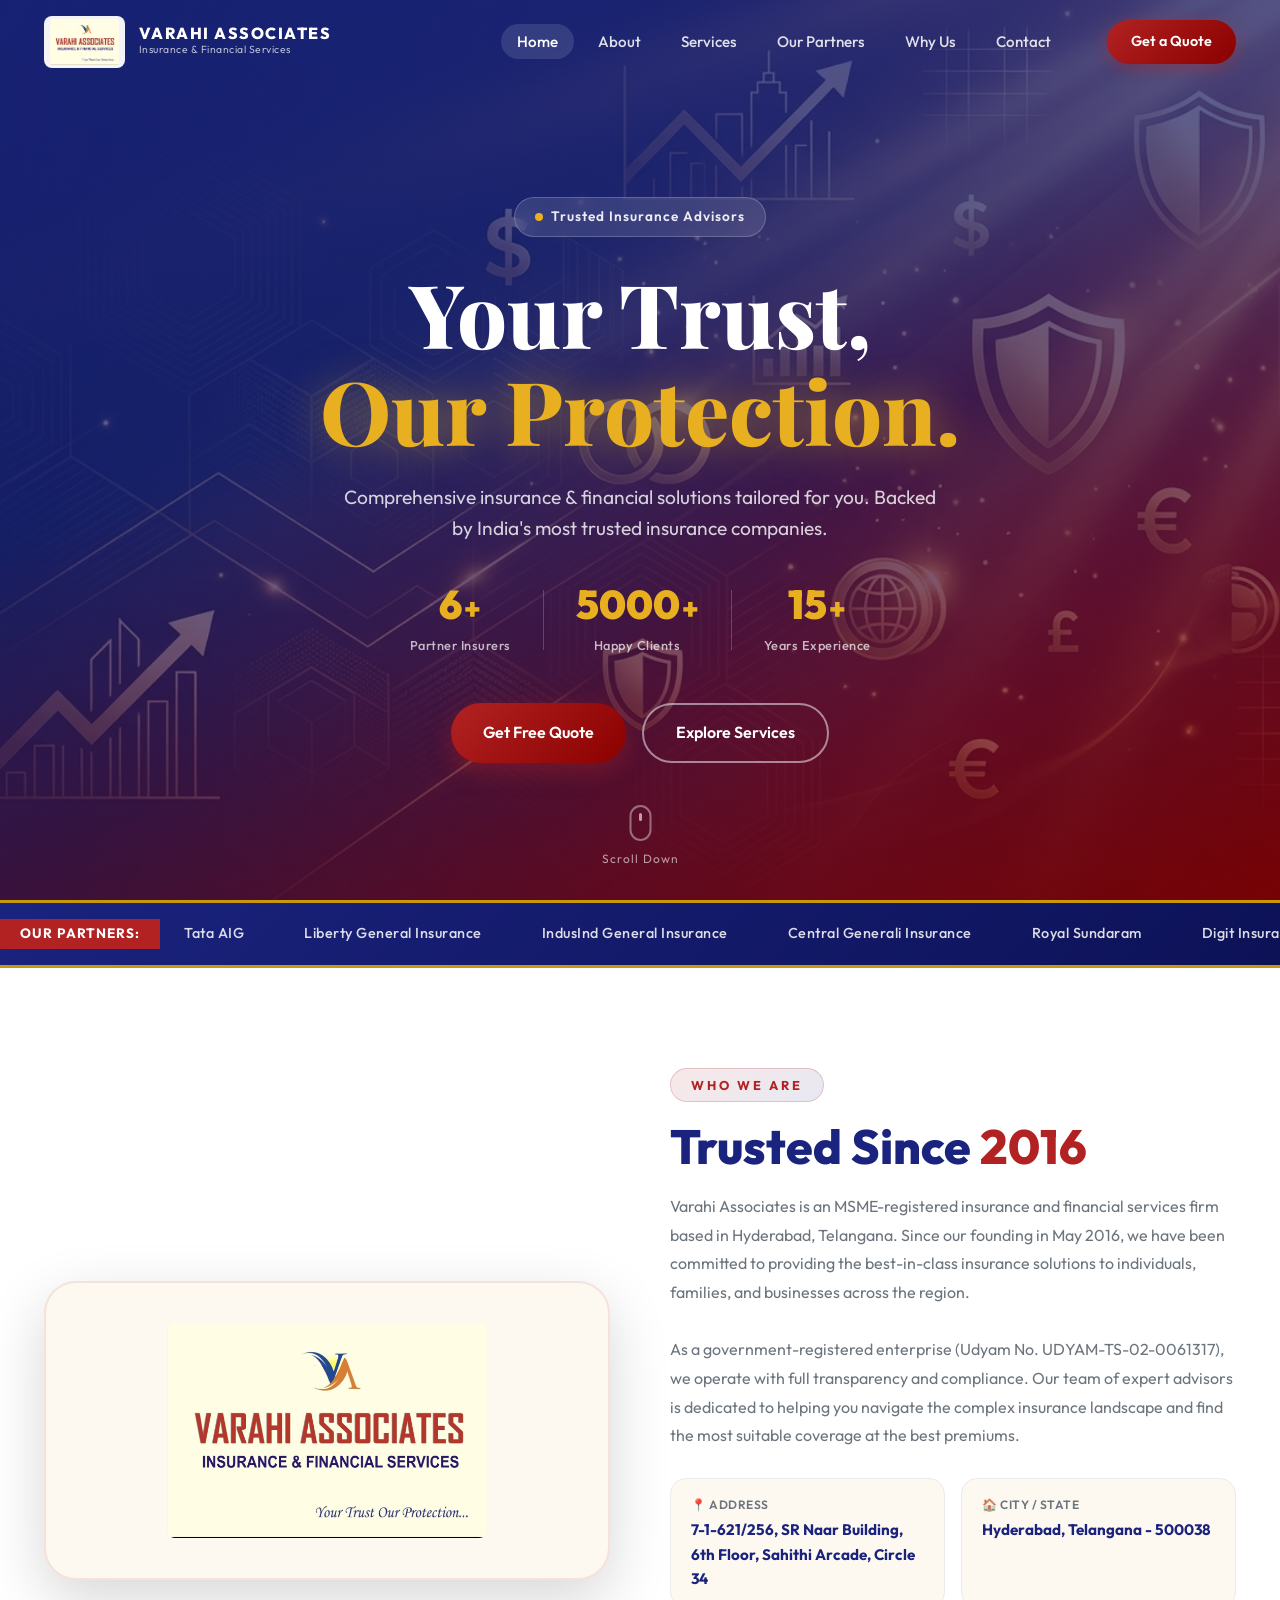
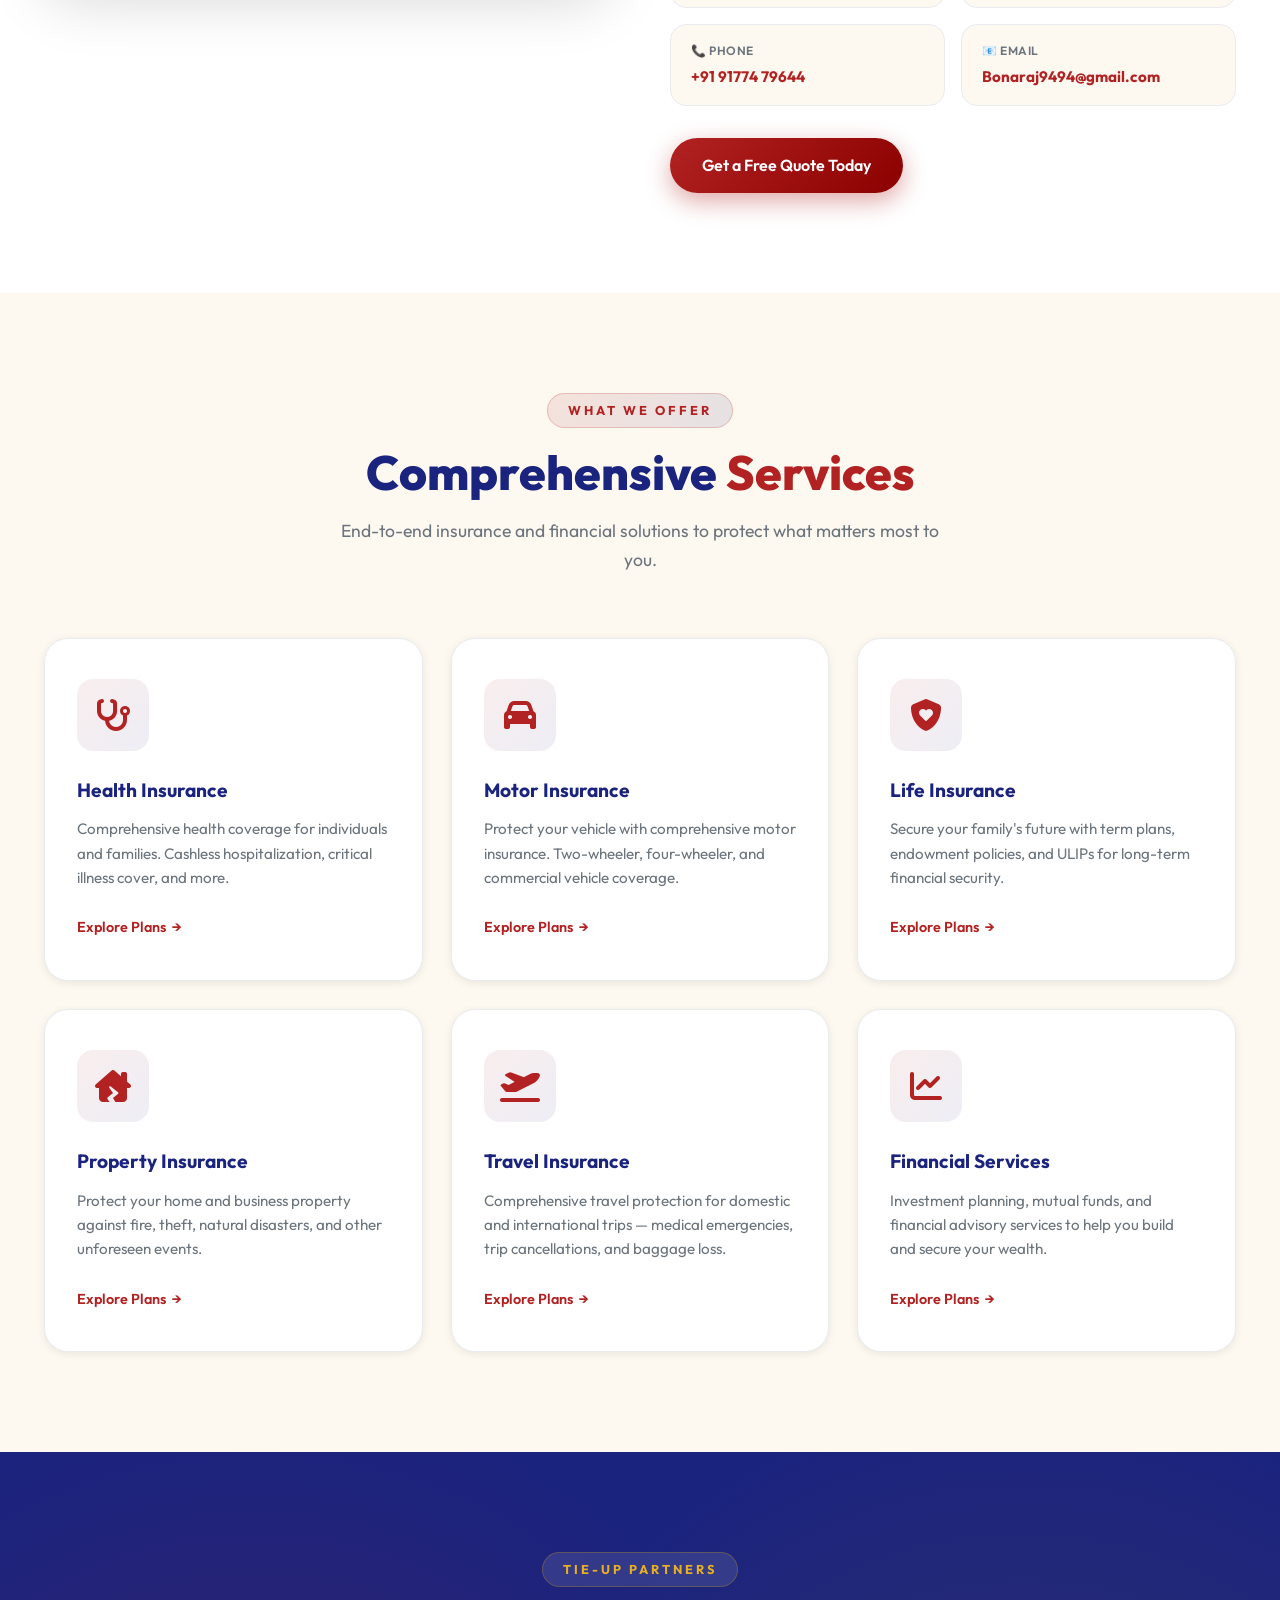
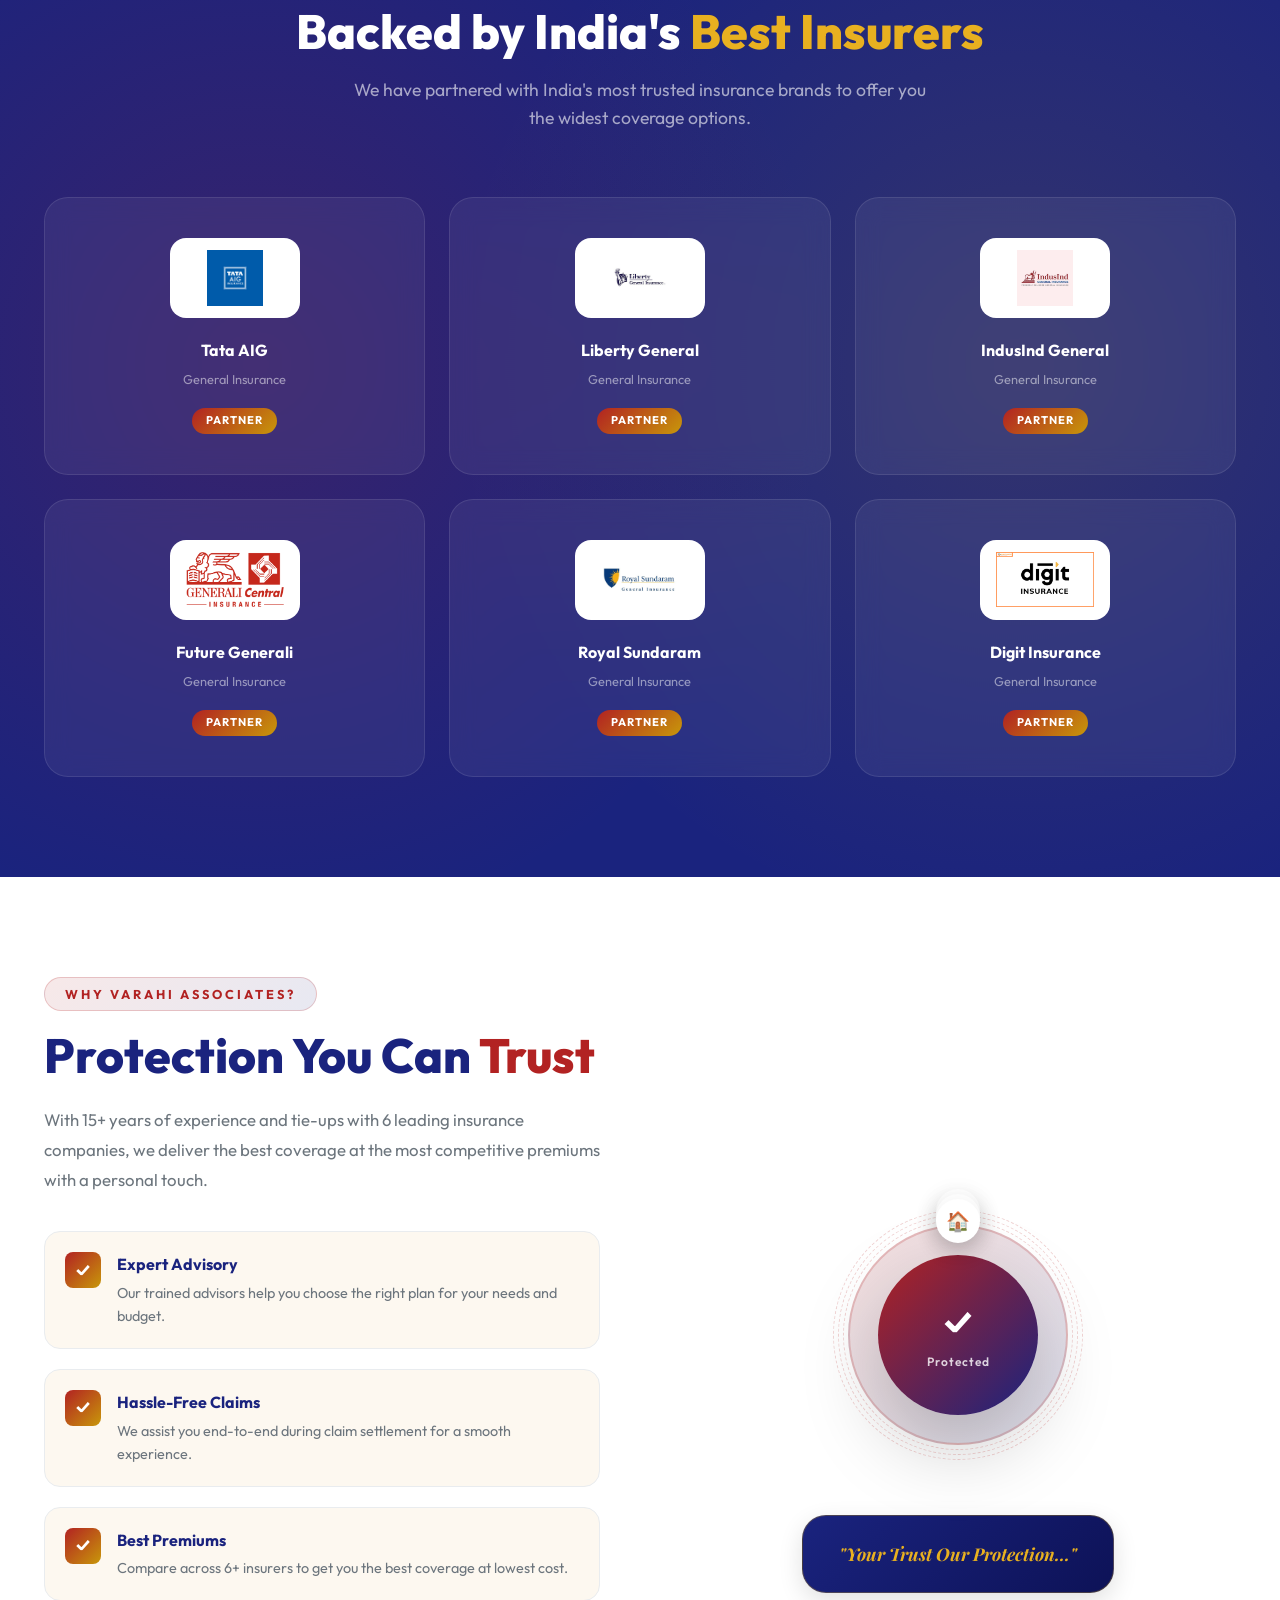
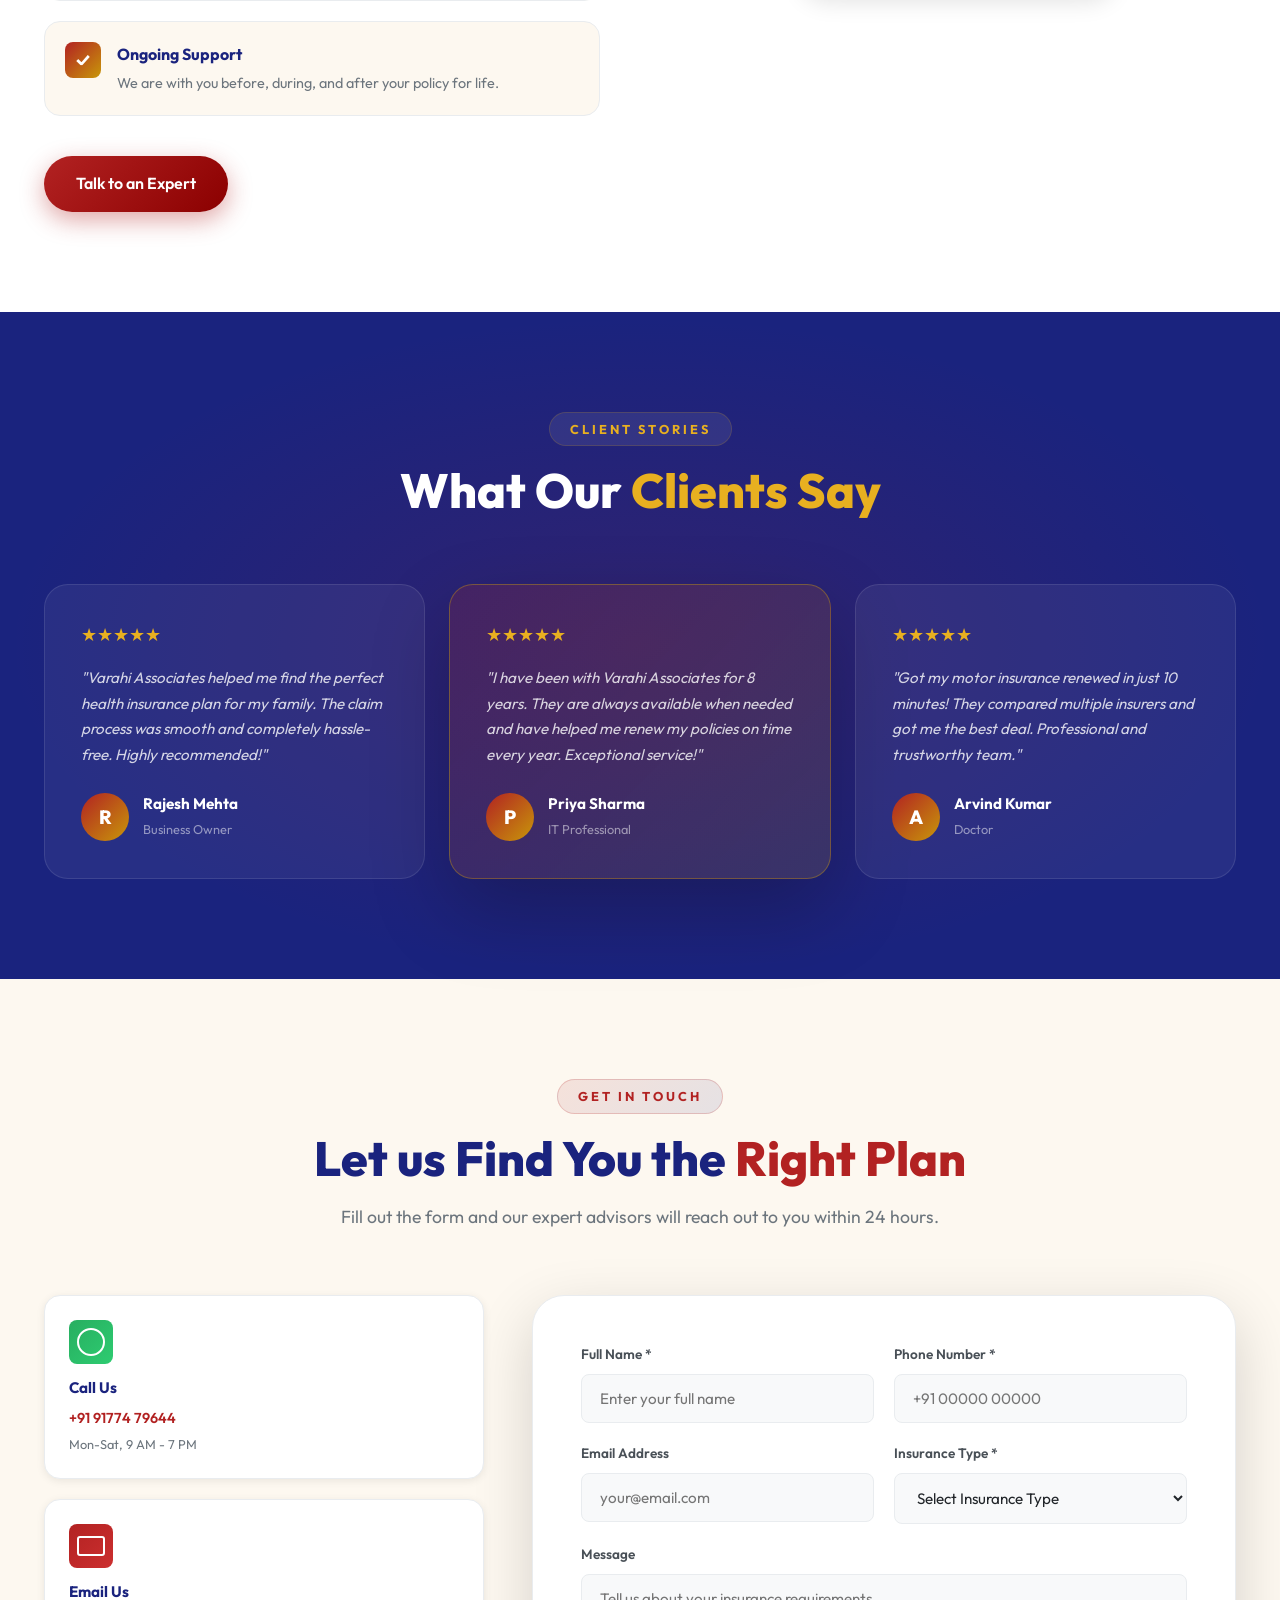
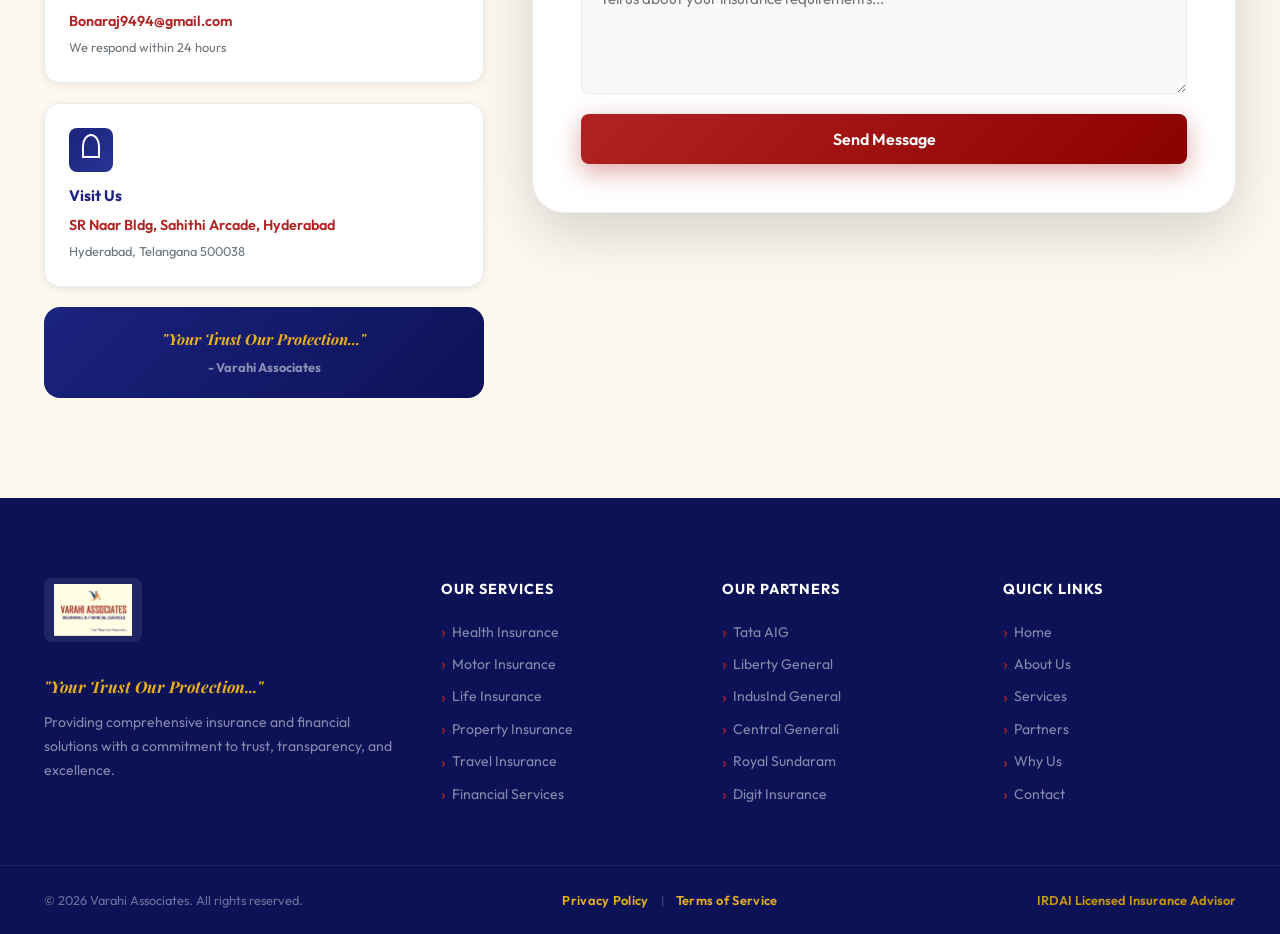
==== commit efa32449: "Added Legal pages" ====
--- a/index.html
+++ b/index.html
@@ -23,6 +23,11 @@
         </div>
       </a>
       <ul class="nav-links" id="navLinks">
+        <li class="nav-close-item">
+          <button class="nav-close-btn" id="navClose" aria-label="Close menu">
+            <span></span><span></span>
+          </button>
+        </li>
         <li><a href="#home" class="nav-link active">Home</a></li>
         <li><a href="#about" class="nav-link">About</a></li>
         <li><a href="#services" class="nav-link">Services</a></li>
@@ -372,6 +377,11 @@
     <div class="footer-bottom">
       <div class="container">
         <p>&copy; 2026 Varahi Associates. All rights reserved.</p>
+        <div class="footer-legal-links">
+          <a href="privacy-policy.html">Privacy Policy</a>
+          <span class="footer-legal-sep">|</span>
+          <a href="terms.html">Terms of Service</a>
+        </div>
         <p class="footer-note">IRDAI Licensed Insurance Advisor</p>
       </div>
     </div>
@@ -387,3 +397,5 @@
 
 
 
+
+
--- a/style.css
+++ b/style.css
@@ -232,14 +232,75 @@
   cursor: pointer;
   padding: 8px;
   margin-left: auto;
+  z-index: 1002;
+  position: relative;
 }
 .hamburger span {
   display: block;
   width: 24px; height: 2px;
   background: var(--white);
   border-radius: 2px;
-  transition: var(--transition);
-}
+  transition: transform 0.35s ease, opacity 0.25s ease;
+  transform-origin: center;
+}
+/* Hide hamburger when menu is open (circular X button takes over) */
+.hamburger.active {
+  opacity: 0;
+  pointer-events: none;
+}
+
+/* Hamburger → X animation when active */
+.hamburger.active span:nth-child(1) {
+  transform: translateY(7px) rotate(45deg);
+}
+.hamburger.active span:nth-child(2) {
+  opacity: 0;
+  transform: scaleX(0);
+}
+.hamburger.active span:nth-child(3) {
+  transform: translateY(-7px) rotate(-45deg);
+}
+
+/* ===== CLOSE BUTTON INSIDE MENU OVERLAY ===== */
+.nav-close-item {
+  display: none; /* hidden by default; shown only when overlay is open */
+  position: absolute;
+  top: 24px;
+  right: 24px;
+  list-style: none;
+}
+.nav-links.open .nav-close-item {
+  display: block;
+}
+.nav-close-btn {
+  width: 48px; height: 48px;
+  background: rgba(255,255,255,0.1);
+  border: 2px solid rgba(255,255,255,0.2);
+  border-radius: 50%;
+  cursor: pointer;
+  display: flex;
+  flex-direction: column;
+  align-items: center;
+  justify-content: center;
+  gap: 0;
+  padding: 0;
+  transition: var(--transition);
+  position: relative;
+}
+.nav-close-btn:hover {
+  background: rgba(178,34,34,0.4);
+  border-color: rgba(178,34,34,0.6);
+  transform: rotate(90deg) scale(1.1);
+}
+.nav-close-btn span {
+  display: block;
+  width: 20px; height: 2px;
+  background: var(--white);
+  border-radius: 2px;
+  position: absolute;
+}
+.nav-close-btn span:nth-child(1) { transform: rotate(45deg); }
+.nav-close-btn span:nth-child(2) { transform: rotate(-45deg); }
 
 /* ========== HERO ========== */
 .hero {
@@ -991,6 +1052,7 @@
   .logo-name { font-size: 0.82rem; letter-spacing: 1px; }
   .logo-sub { display: none; }
   .nav-links.open {
+    position: fixed;
     display: flex;
     position: fixed;
     top: 0; left: 0; right: 0; bottom: 0;
@@ -1256,3 +1318,37 @@
 }
 
 
+
+
+
+/* ========== FOOTER LEGAL LINKS ========== */
+.footer-legal-links {
+  display: flex;
+  align-items: center;
+  gap: 12px;
+}
+.footer-legal-links a {
+  color: var(--gold-light);
+  text-decoration: none;
+  font-size: 0.8rem;
+  font-weight: 600;
+  letter-spacing: 0.3px;
+  transition: var(--transition);
+  position: relative;
+}
+.footer-legal-links a::after {
+  content: '';
+  position: absolute;
+  bottom: -2px; left: 0; right: 0;
+  height: 1px;
+  background: var(--gold-light);
+  transform: scaleX(0);
+  transform-origin: left;
+  transition: transform 0.3s ease;
+}
+.footer-legal-links a:hover::after { transform: scaleX(1); }
+.footer-legal-links a:hover { color: var(--white); }
+.footer-legal-sep {
+  color: rgba(255,255,255,0.25);
+  font-size: 0.75rem;
+}
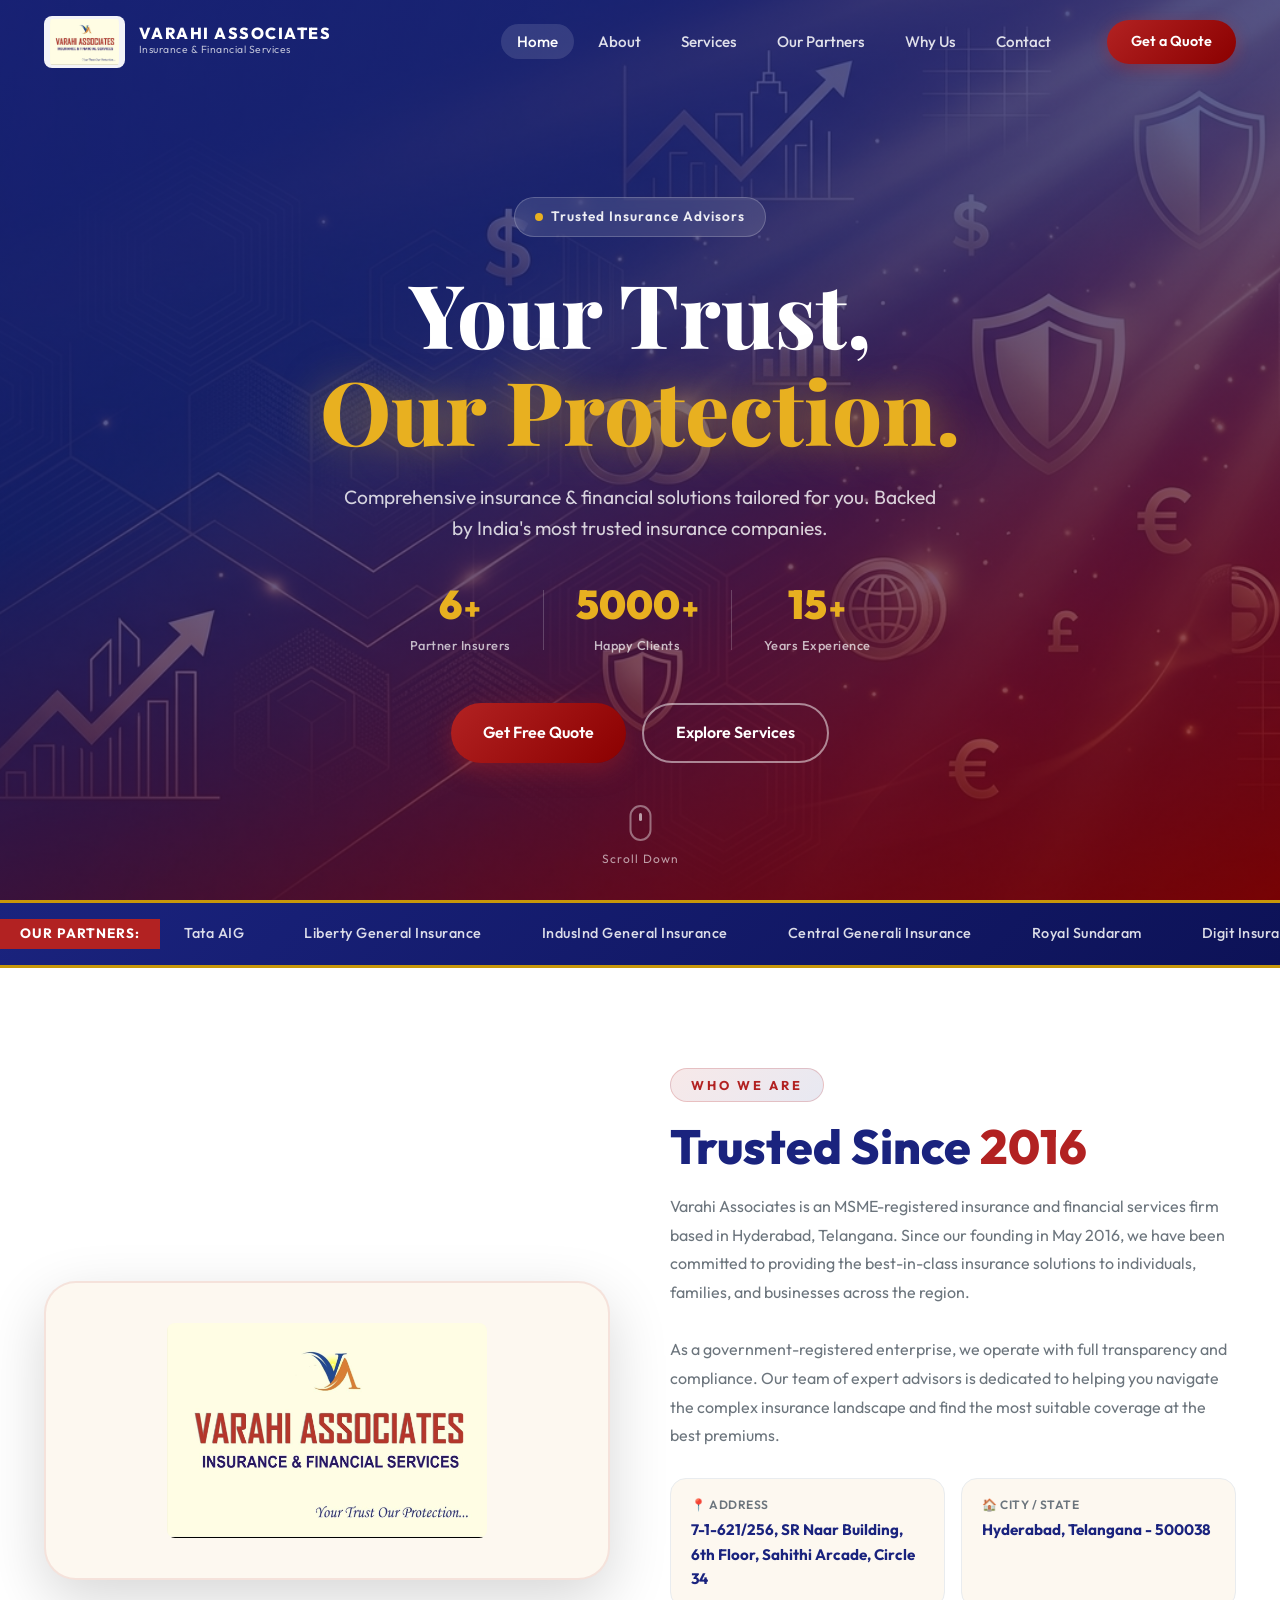
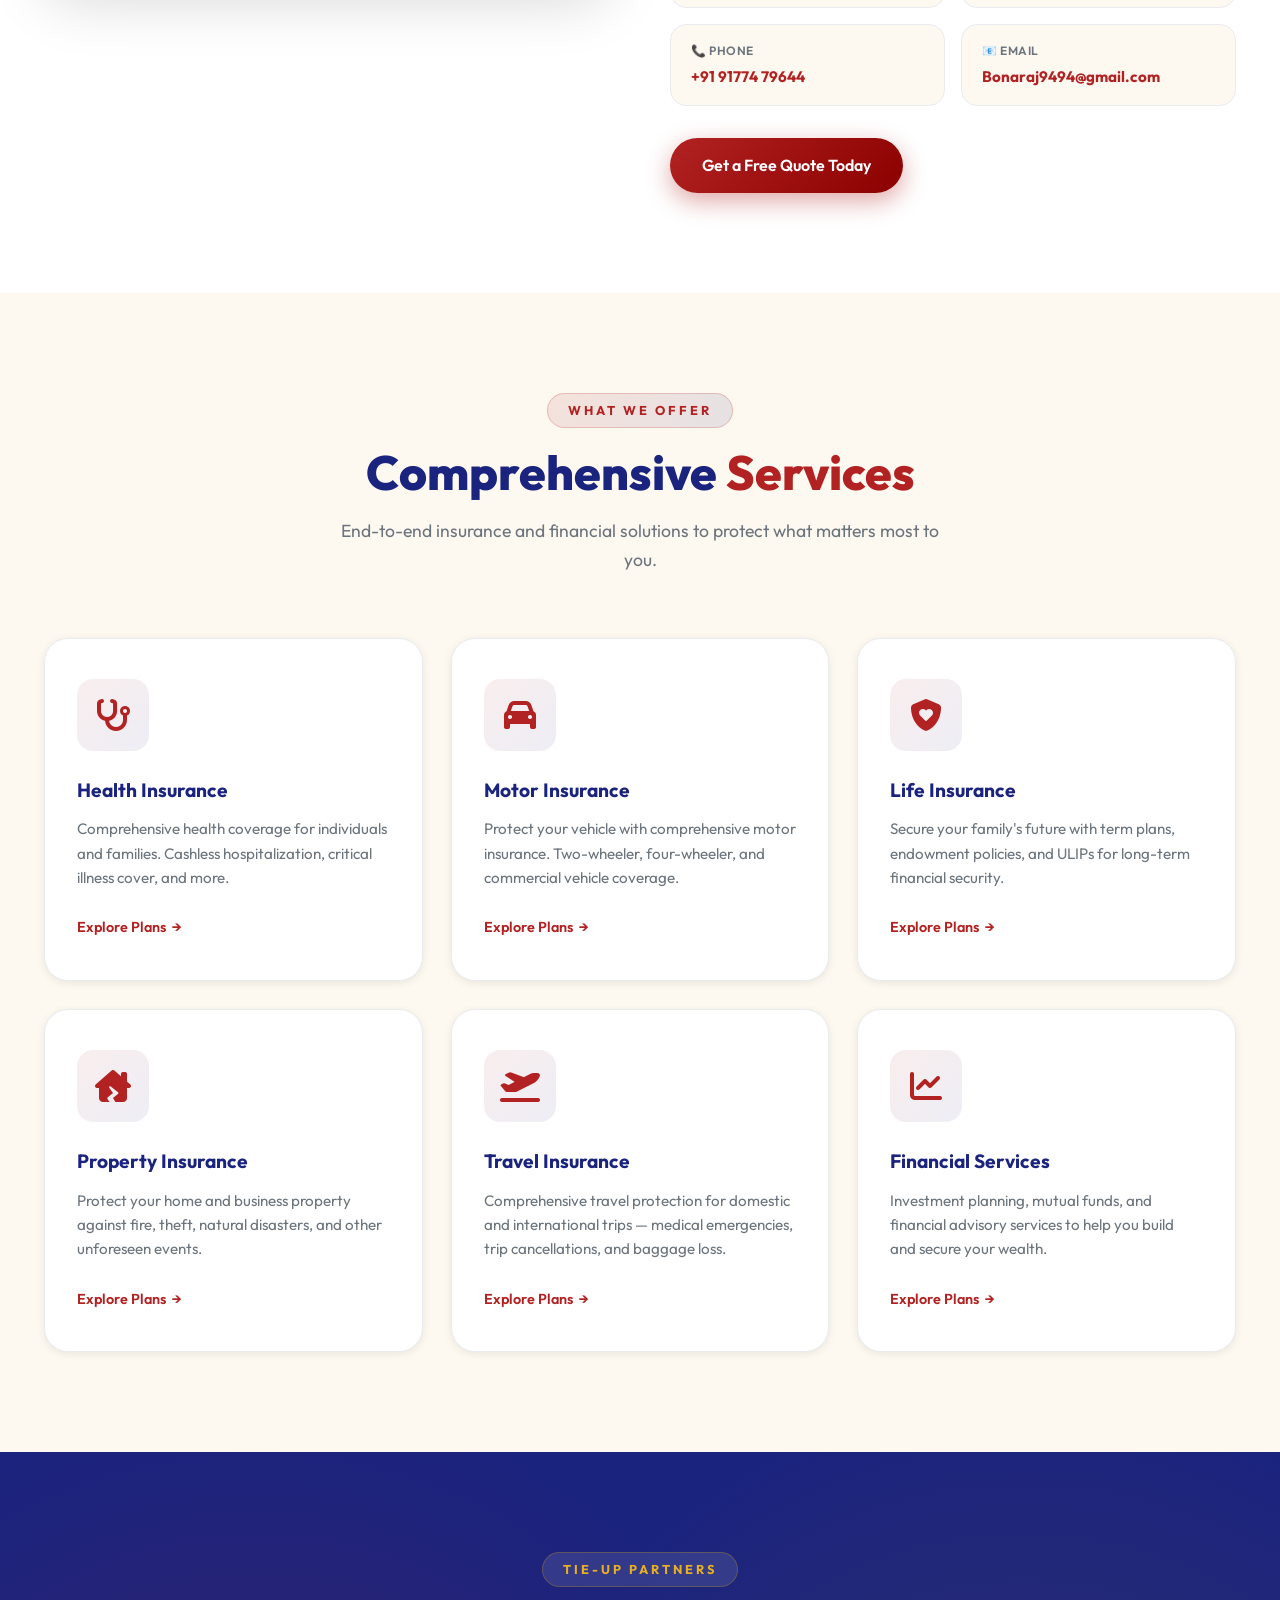
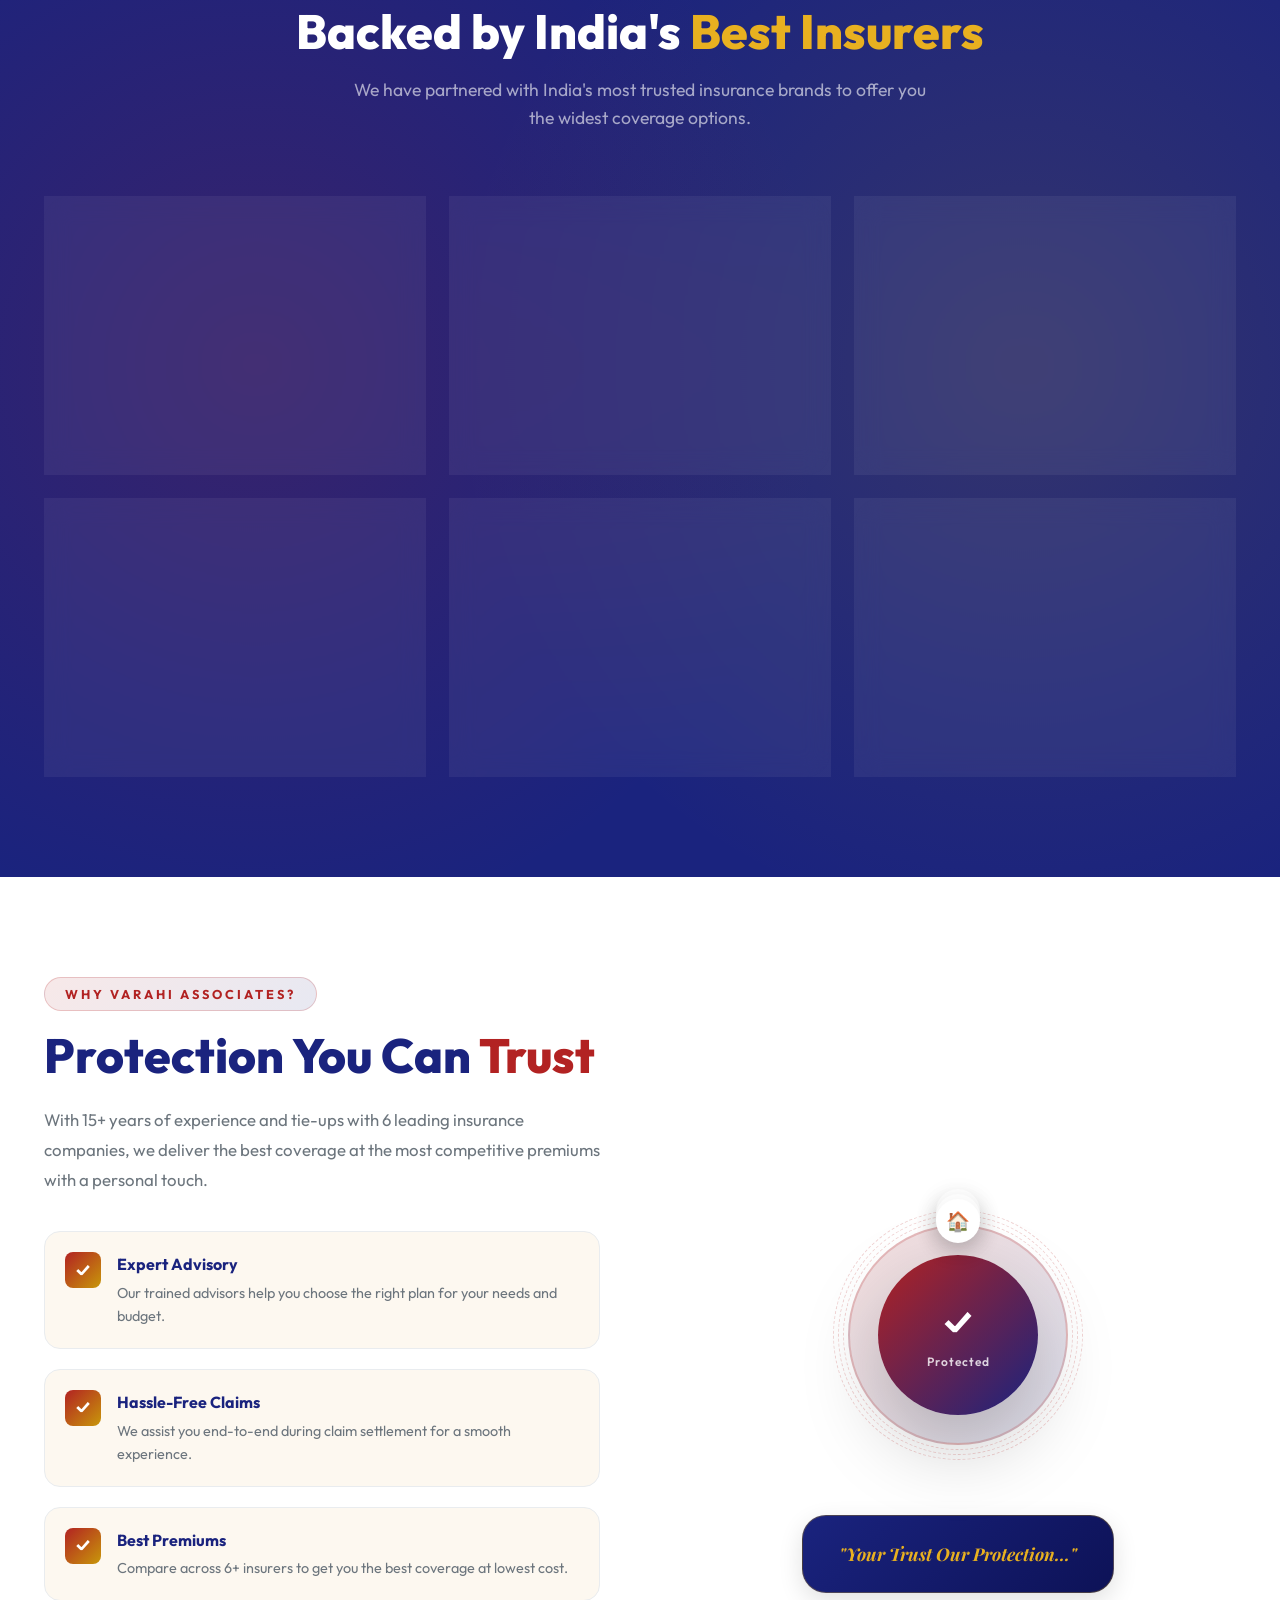
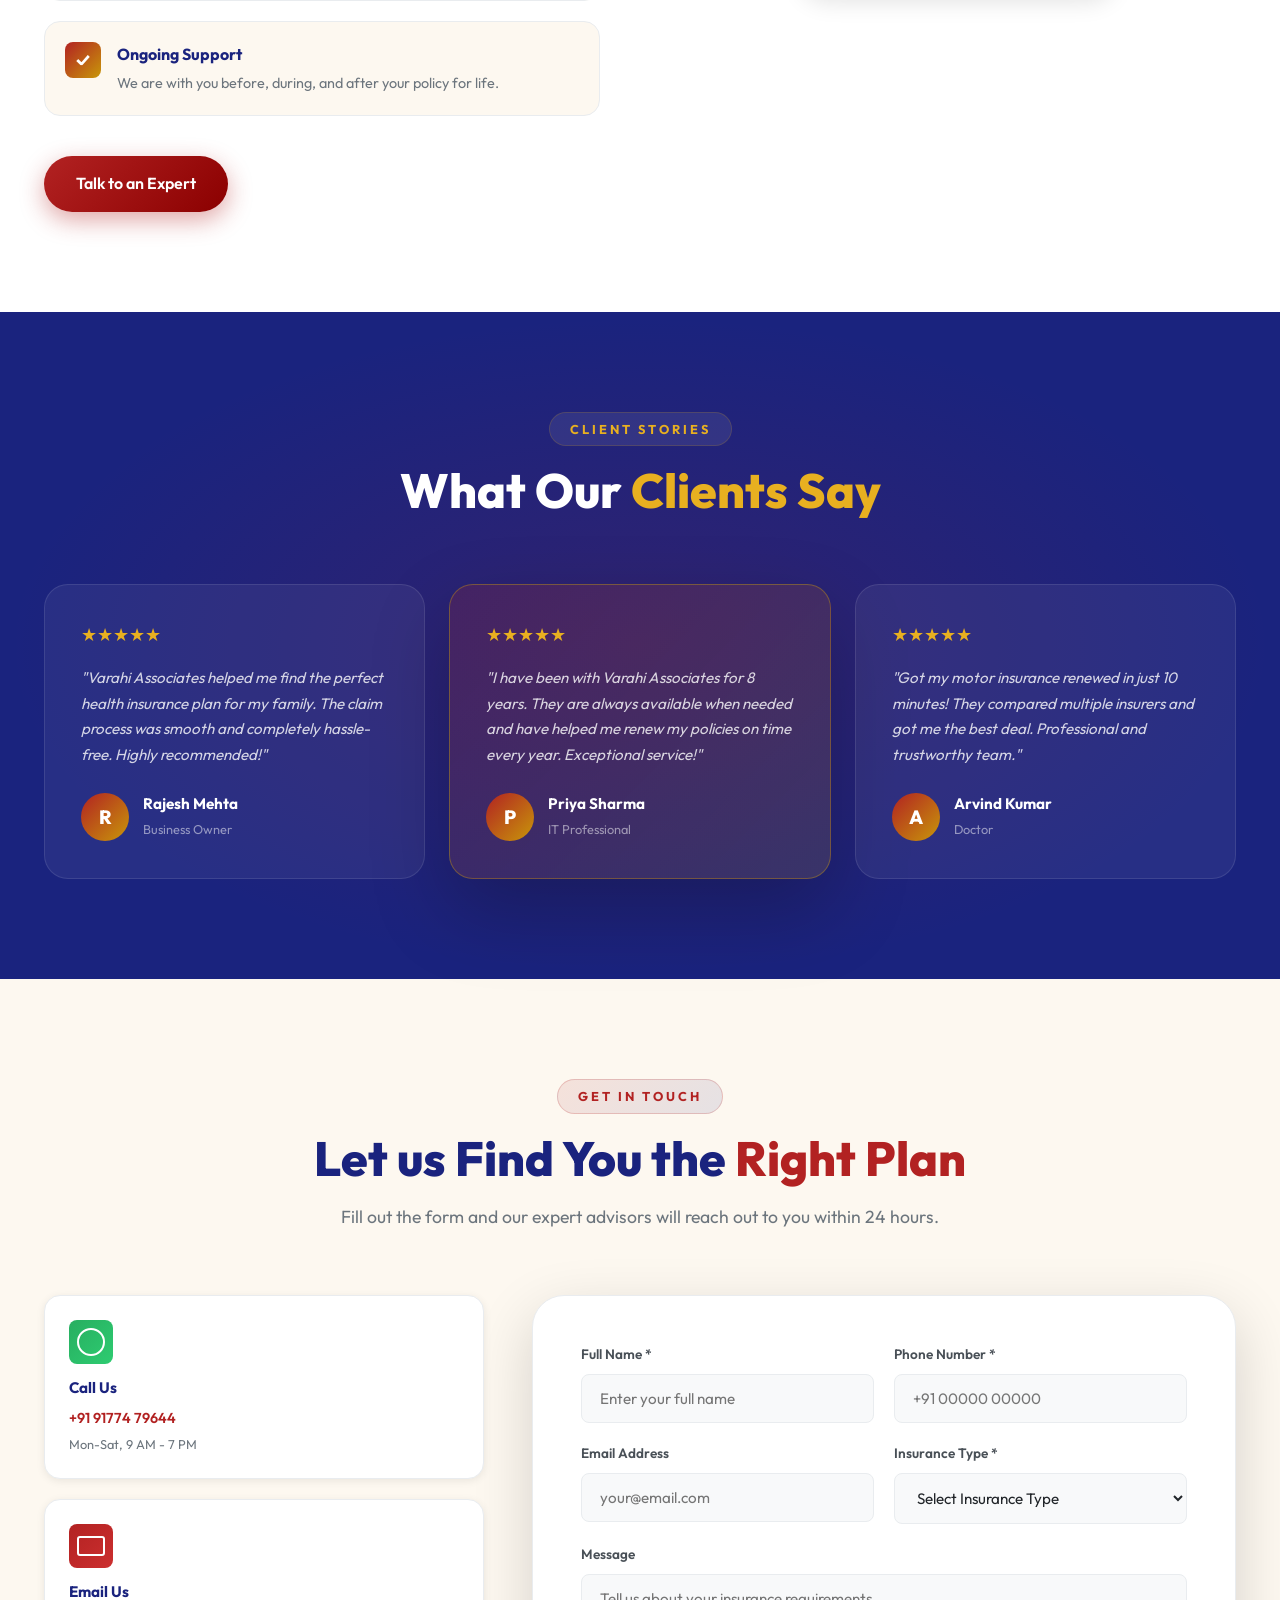
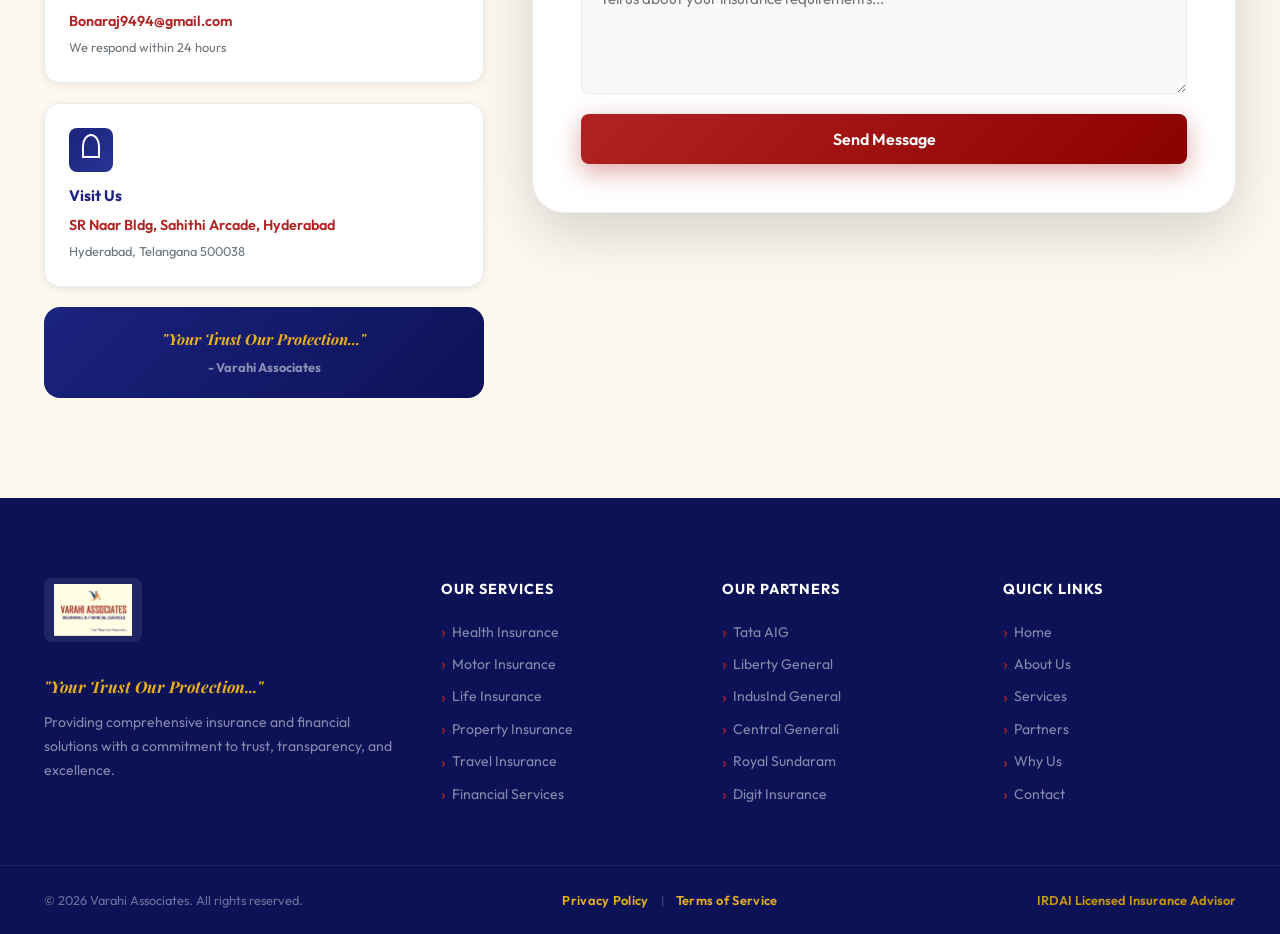
==== commit 2b844ee7: "Added Legal pages" ====
--- a/index.html
+++ b/index.html
@@ -97,7 +97,7 @@
             Varahi Associates is an MSME-registered insurance and financial services firm based in Hyderabad, Telangana. Since our founding in May 2016, we have been committed to providing the best-in-class insurance solutions to individuals, families, and businesses across the region.
           </p>
           <p class="about-desc">
-            As a government-registered enterprise (Udyam No. UDYAM-TS-02-0061317), we operate with full transparency and compliance. Our team of expert advisors is dedicated to helping you navigate the complex insurance landscape and find the most suitable coverage at the best premiums.
+            As a government-registered enterprise, we operate with full transparency and compliance. Our team of expert advisors is dedicated to helping you navigate the complex insurance landscape and find the most suitable coverage at the best premiums.
           </p>
           <div class="about-info-grid">
             <div class="about-info-item">
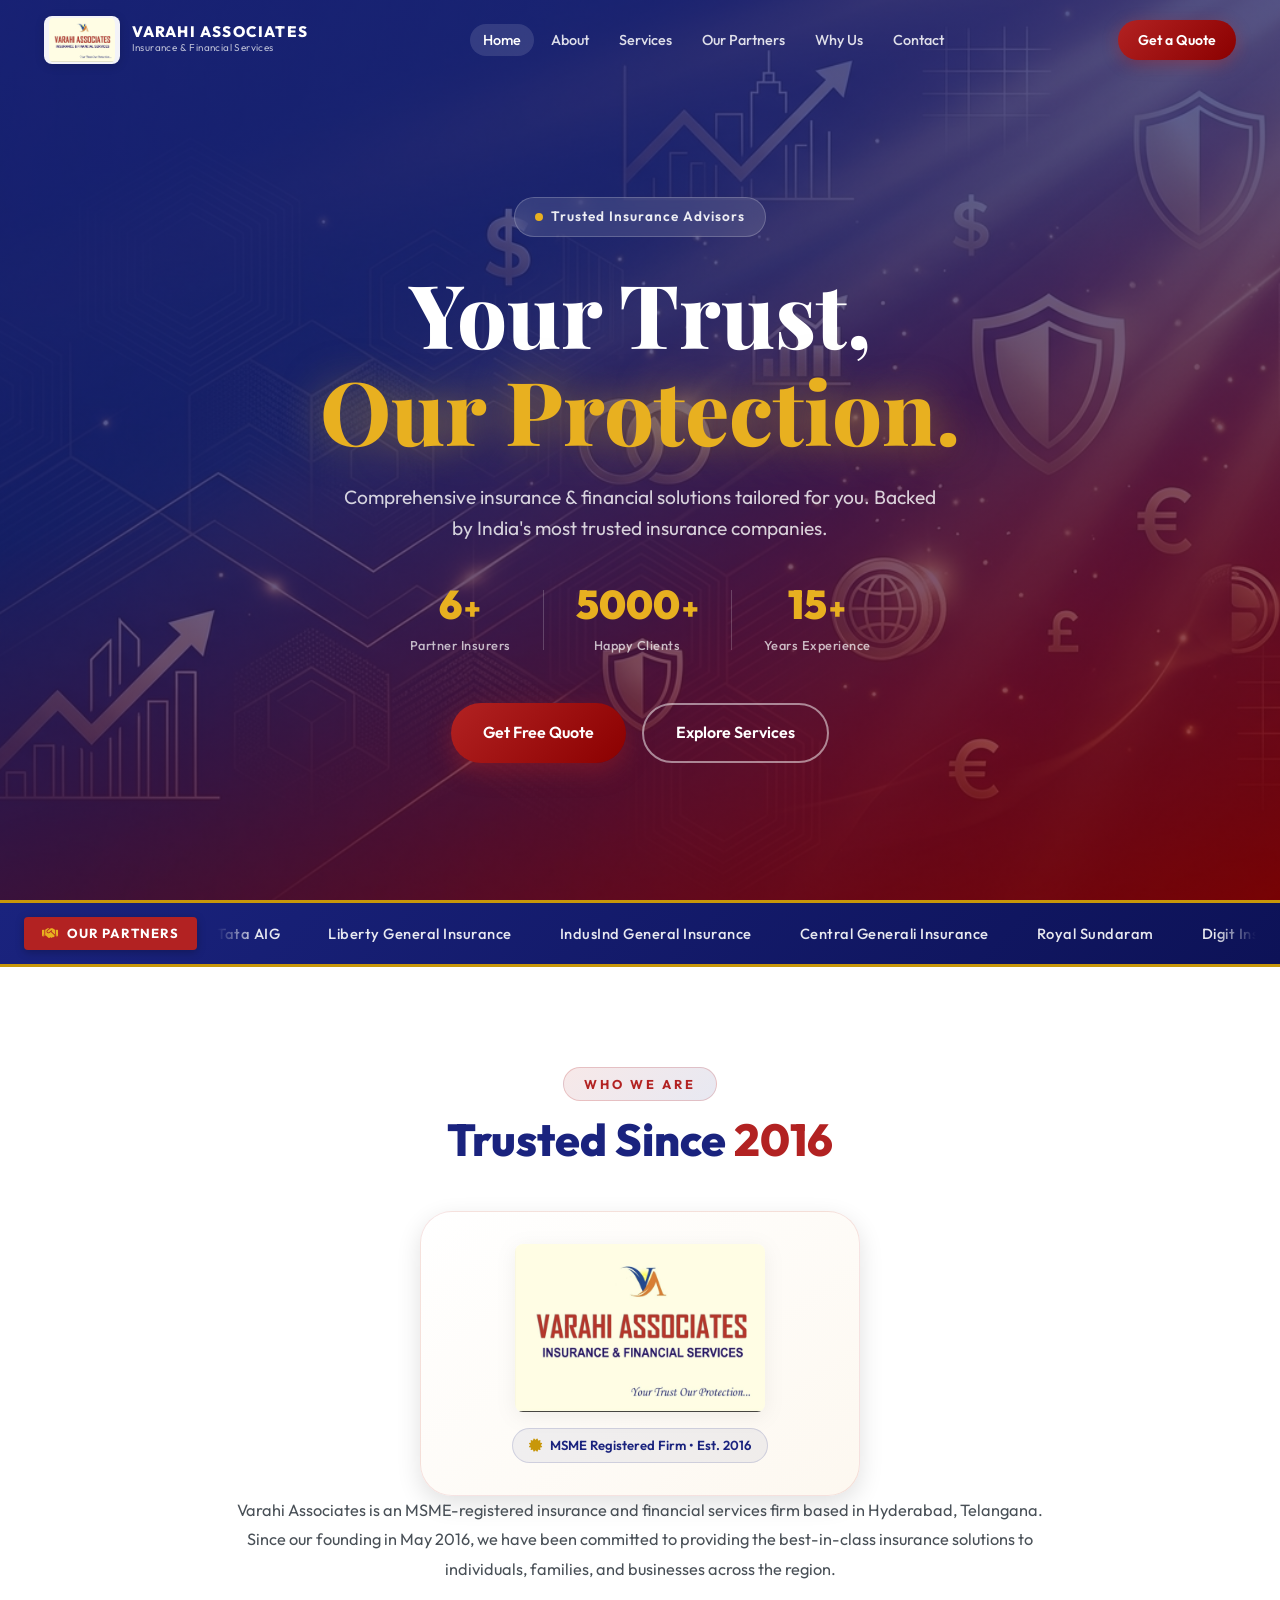
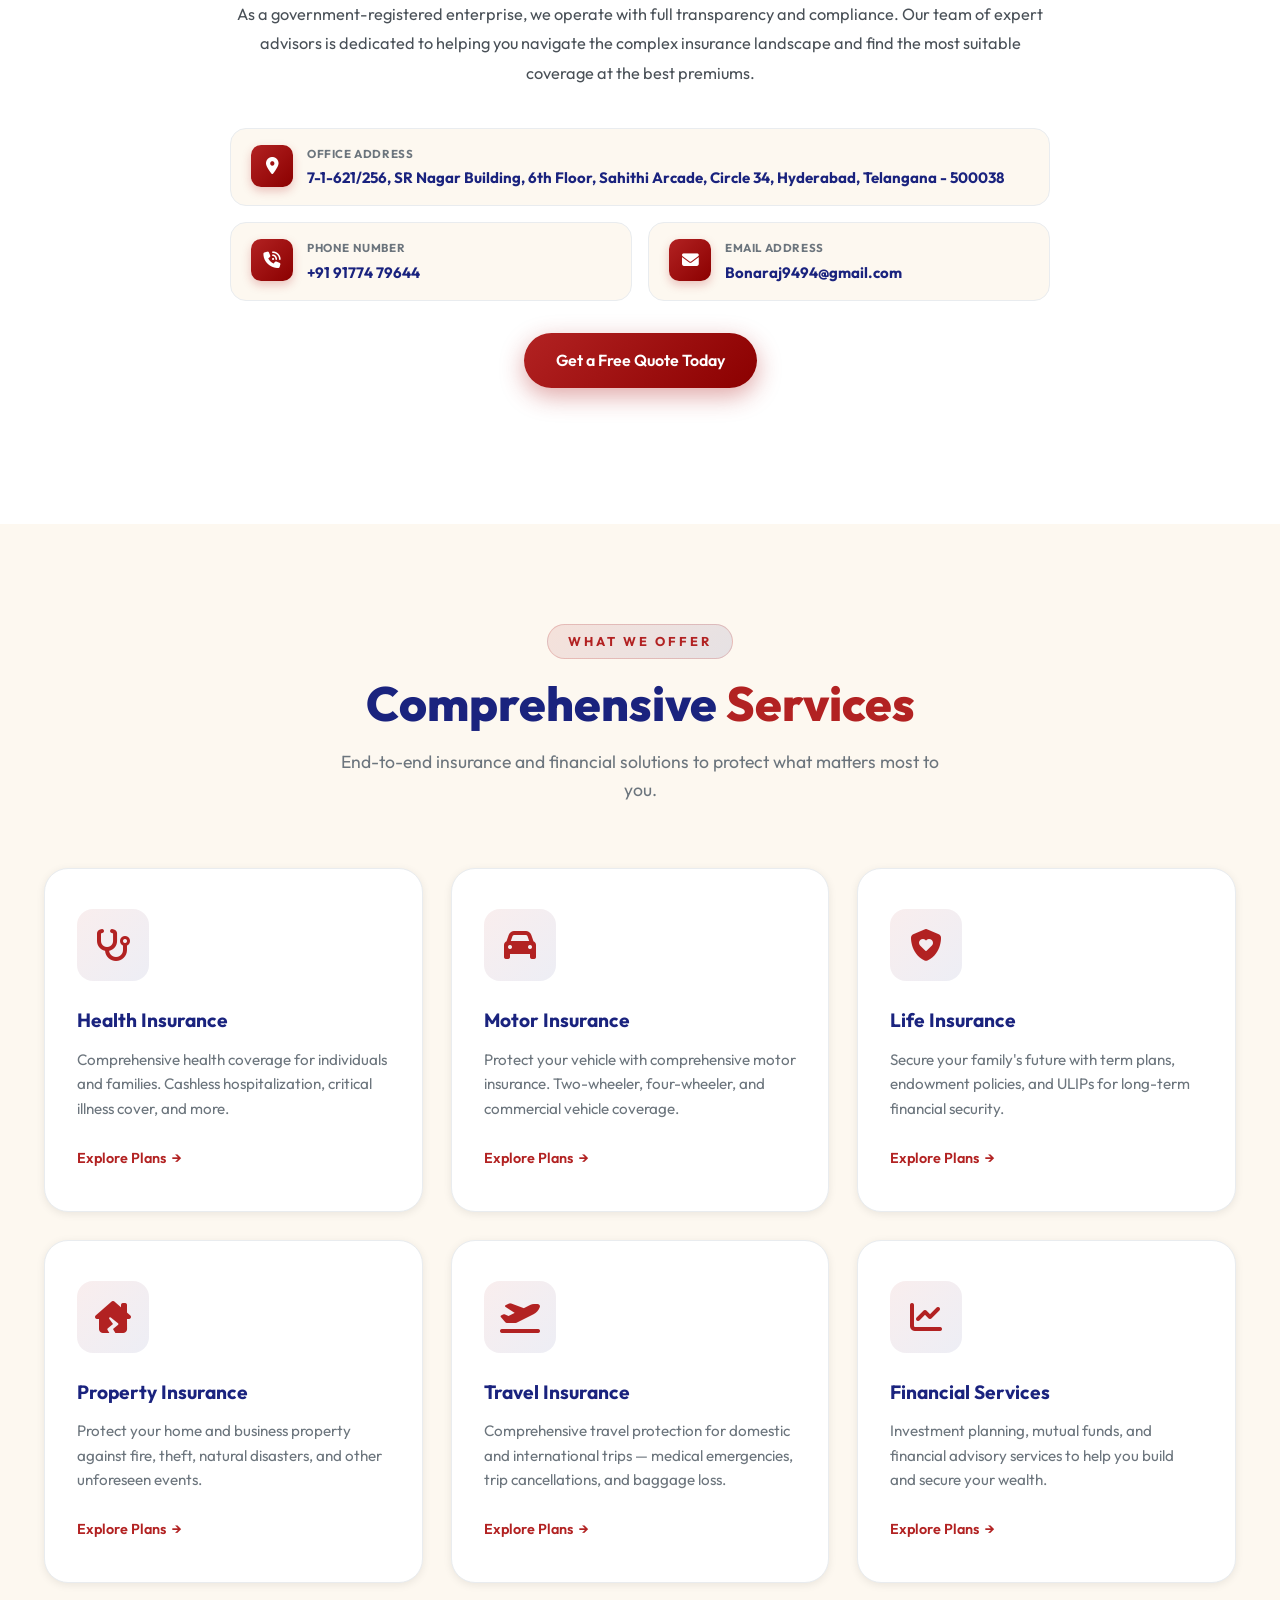
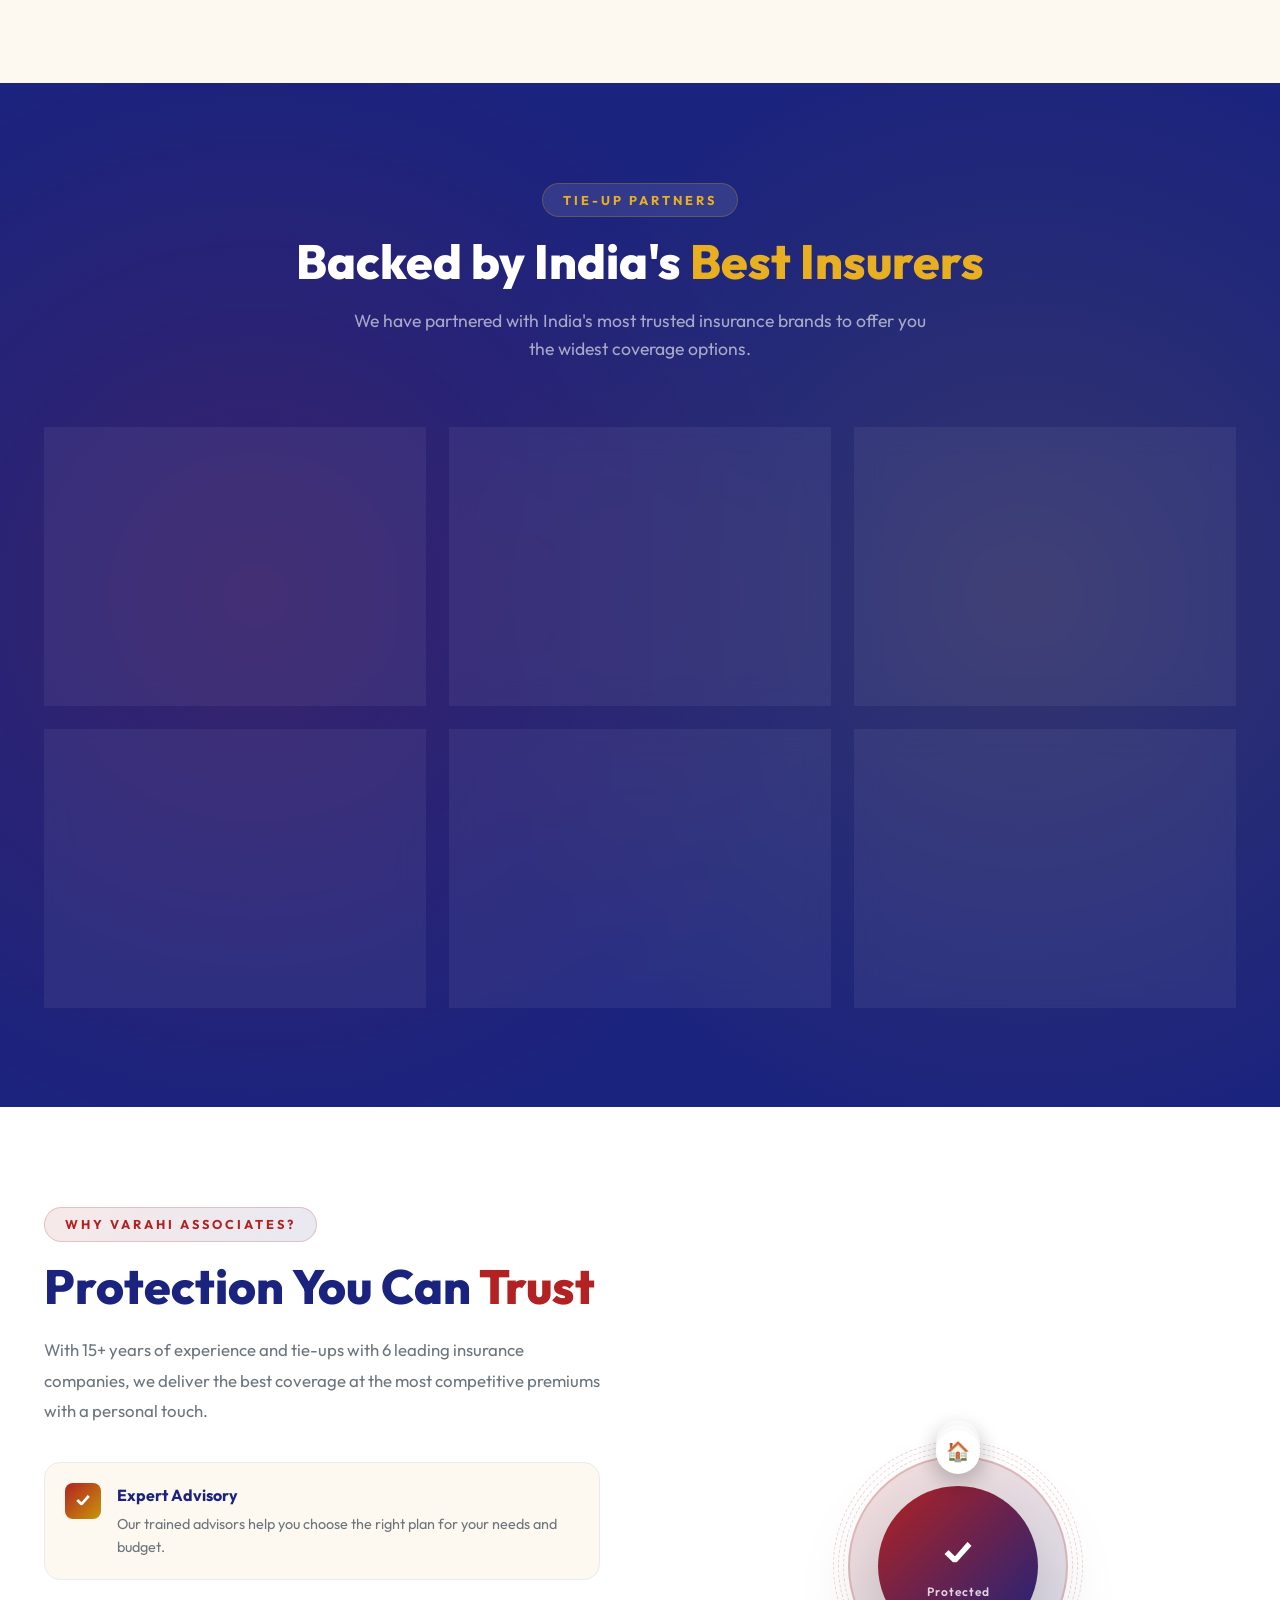
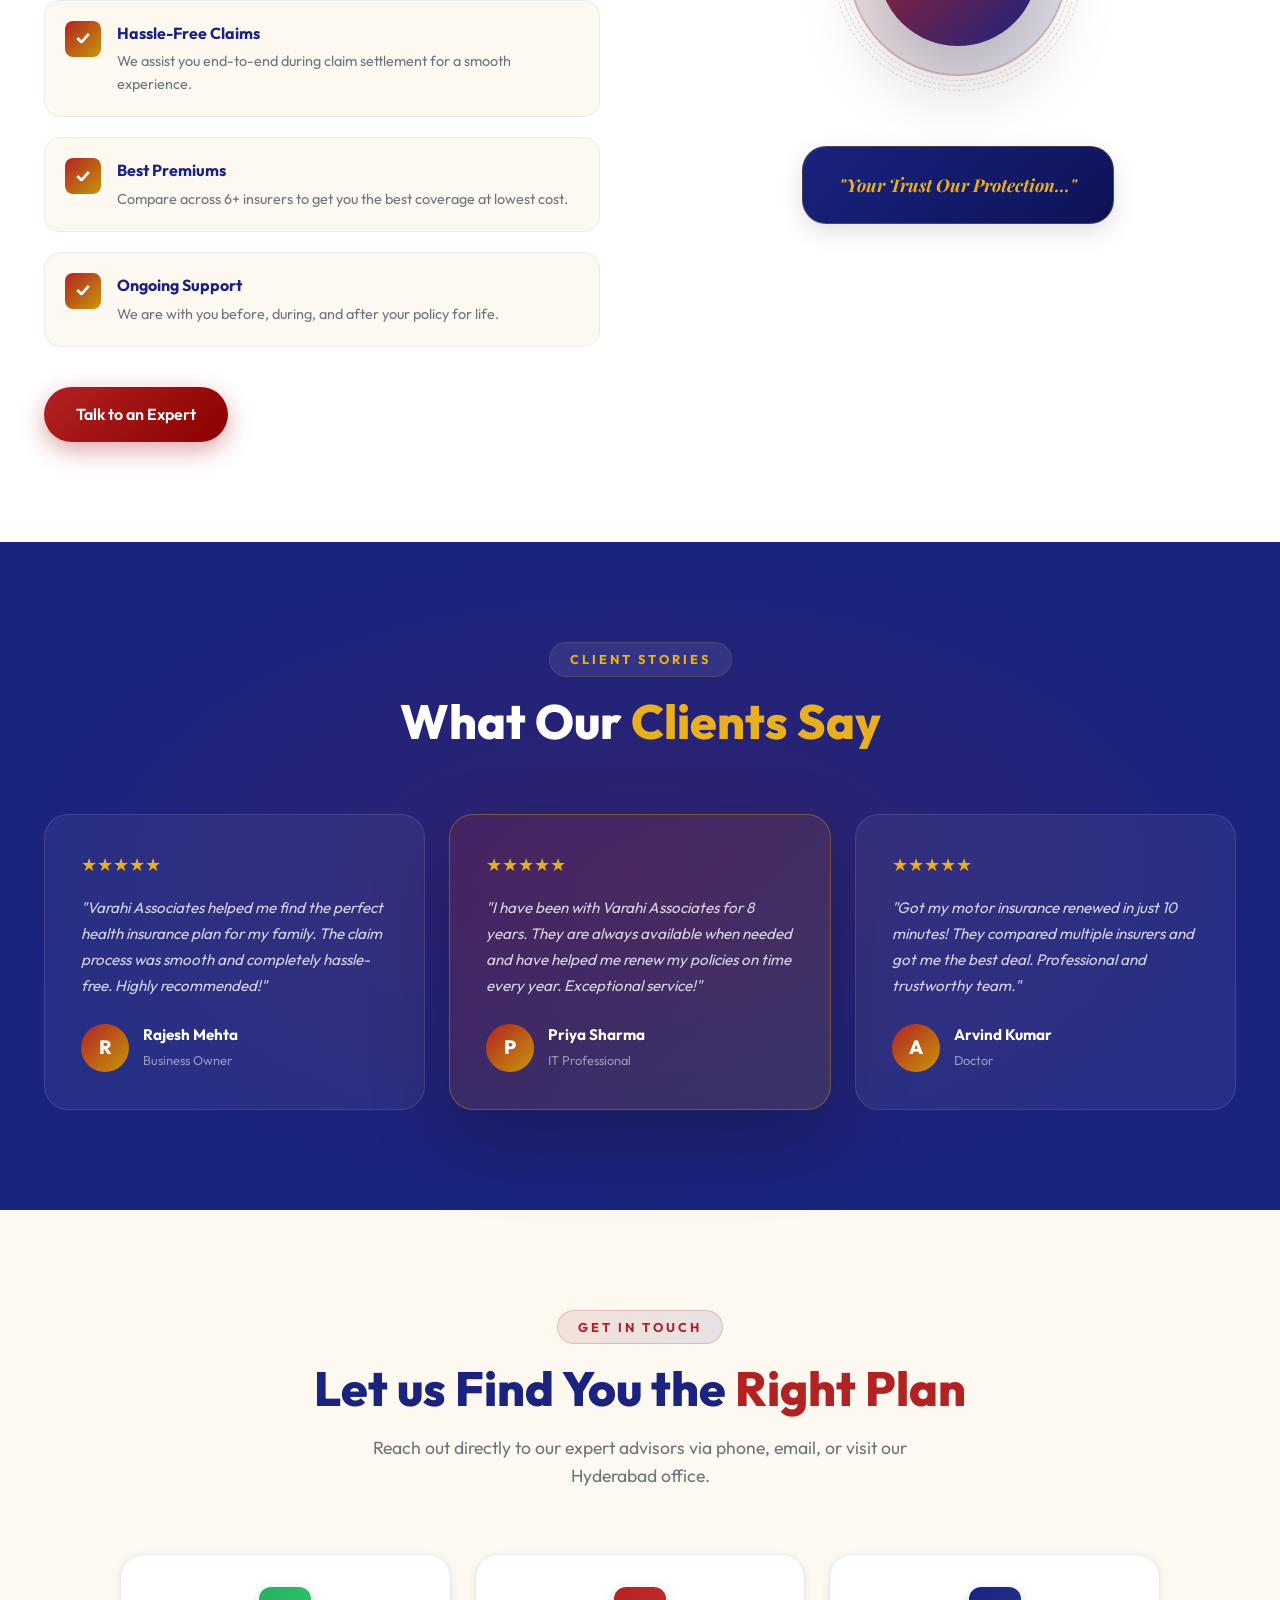
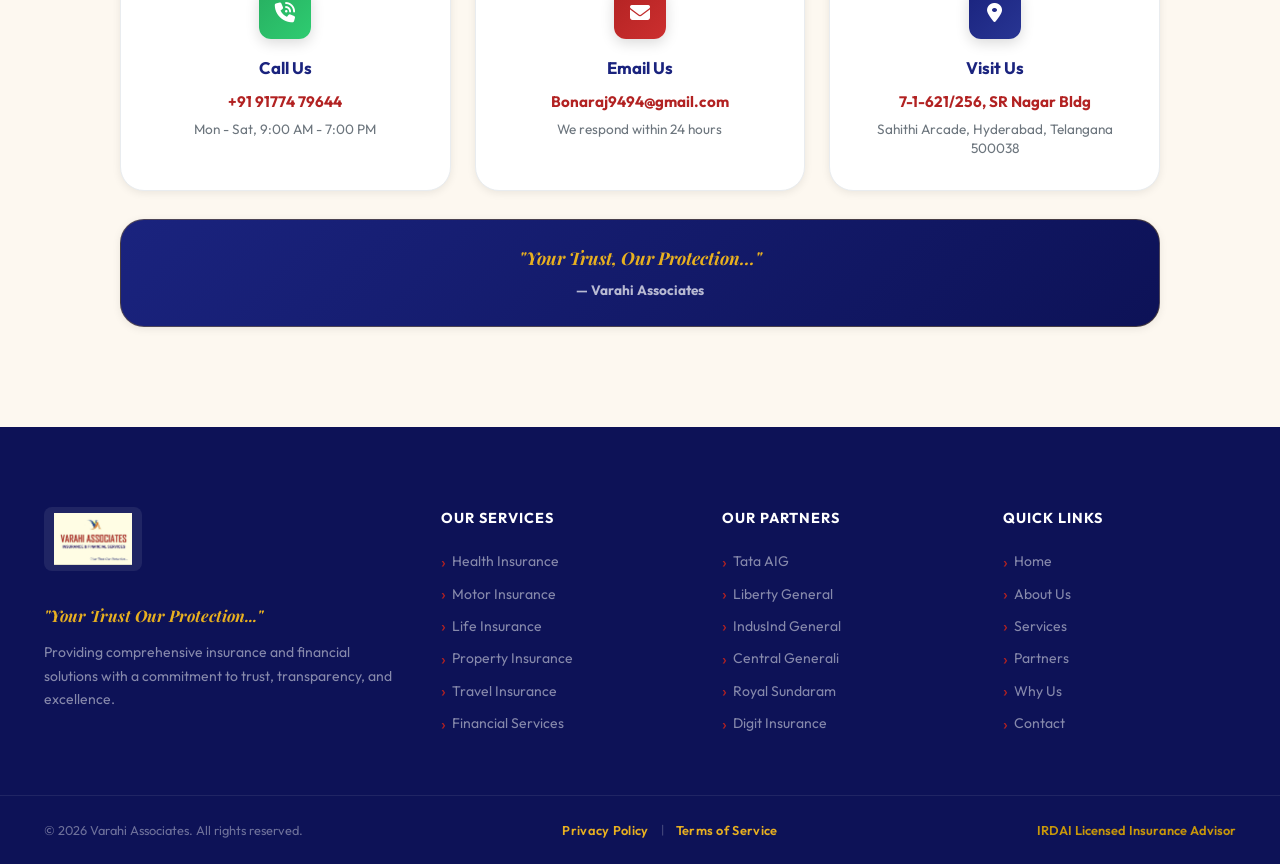
==== commit 1230872b: "Made the webpages responsive for the smaller screens" ====
--- a/index.html
+++ b/index.html
@@ -34,6 +34,7 @@
         <li><a href="#partners" class="nav-link">Our Partners</a></li>
         <li><a href="#why-us" class="nav-link">Why Us</a></li>
         <li><a href="#contact" class="nav-link">Contact</a></li>
+        <li class="nav-mobile-cta"><a href="#contact" class="btn btn-primary nav-link">Get Free Quote</a></li>
       </ul>
       <a href="#contact" class="nav-cta">Get a Quote</a>
       <button class="hamburger" id="hamburger" aria-label="Toggle menu"><span></span><span></span><span></span></button>
@@ -41,7 +42,6 @@
   </nav>
 
 
-  <!-- ===== MSME REGISTRATION STRIP ===== -->
   
   <section class="hero" id="home">
     <div class="hero-bg"></div>
@@ -65,11 +65,11 @@
         <a href="#services" class="btn btn-outline" id="hero-services-btn">Explore Services</a>
       </div>
     </div>
-    <div class="hero-scroll-indicator"><div class="scroll-mouse"></div><span>Scroll Down</span></div>
+    <!-- <div class="hero-scroll-indicator"><div class="scroll-mouse"></div><span>Scroll Down</span></div> -->
   </section>
 
   <div class="ticker-bar">
-    <div class="ticker-label">Our Partners:</div>
+    <div class="ticker-label"><i class="fa-solid fa-handshake"></i> Our Partners</div>
     <div class="ticker-track">
       <div class="ticker-items">
         <span>Tata AIG</span><span>Liberty General Insurance</span><span>IndusInd General Insurance</span>
@@ -80,45 +80,68 @@
     </div>
   </div>
 
-    <!-- ===== ABOUT / BUSINESS INFO SECTION ===== -->
+  <!-- ===== ABOUT / BUSINESS INFO SECTION ===== -->
   <section class="section about" id="about">
     <div class="container">
-      <div class="about-inner">
-        <div class="about-logo-side">
-          <div class="about-logo-card">
-            <img src="public/logo.jpeg" alt="Varahi Associates Logo" style="max-width:320px; width:100%;" />
-          </div>
-
-        </div>
-        <div class="about-details">
+      <div class="about-container">
+
+        <!-- 1. Heading -->
+        <div class="about-heading-wrap">
           <span class="section-label">Who We Are</span>
           <h2 class="section-title">Trusted Since <span class="accent">2016</span></h2>
+        </div>
+        
+        
+        <!-- 3. Lastly Company Logo -->
+        <div class="about-logo-wrapper">
+          <div class="about-logo-card">
+            <img src="public/logo.jpeg" alt="Varahi Associates Logo" class="about-logo-img" />
+            <div class="about-badge-pill">
+              <i class="fa-solid fa-certificate"></i>
+              <span>MSME Registered Firm &bull; Est. 2016</span>
+            </div>
+          </div>
+        </div>
+        
+        <!-- 2. About Us Paragraph & Contact Info -->
+        <div class="about-body">
           <p class="about-desc">
             Varahi Associates is an MSME-registered insurance and financial services firm based in Hyderabad, Telangana. Since our founding in May 2016, we have been committed to providing the best-in-class insurance solutions to individuals, families, and businesses across the region.
           </p>
           <p class="about-desc">
             As a government-registered enterprise, we operate with full transparency and compliance. Our team of expert advisors is dedicated to helping you navigate the complex insurance landscape and find the most suitable coverage at the best premiums.
           </p>
+
           <div class="about-info-grid">
-            <div class="about-info-item">
-              <div class="info-label">&#128205; Address</div>
-              <div class="info-value">7-1-621/256, SR Naar Building, 6th Floor, Sahithi Arcade, Circle 34</div>
+            <div class="about-info-item address-item">
+              <div class="info-icon"><i class="fa-solid fa-location-dot"></i></div>
+              <div class="info-text">
+                <div class="info-label">Office Address</div>
+                <div class="info-value">7-1-621/256, SR Nagar Building, 6th Floor, Sahithi Arcade, Circle 34, Hyderabad, Telangana - 500038</div>
+              </div>
             </div>
             <div class="about-info-item">
-              <div class="info-label">&#127968; City / State</div>
-              <div class="info-value">Hyderabad, Telangana - 500038</div>
+              <div class="info-icon"><i class="fa-solid fa-phone-volume"></i></div>
+              <div class="info-text">
+                <div class="info-label">Phone Number</div>
+                <div class="info-value"><a href="tel:+919177479644">+91 91774 79644</a></div>
+              </div>
             </div>
             <div class="about-info-item">
-              <div class="info-label">&#128222; Phone</div>
-              <div class="info-value"><a href="tel:+919177479644">+91 91774 79644</a></div>
+              <div class="info-icon"><i class="fa-solid fa-envelope"></i></div>
+              <div class="info-text">
+                <div class="info-label">Email Address</div>
+                <div class="info-value"><a href="mailto:Bonaraj9494@gmail.com">Bonaraj9494@gmail.com</a></div>
+              </div>
             </div>
-            <div class="about-info-item">
-              <div class="info-label">&#128231; Email</div>
-              <div class="info-value"><a href="mailto:Bonaraj9494@gmail.com">Bonaraj9494@gmail.com</a></div>
-            </div>
-          </div>
-          <a href="#contact" class="btn btn-primary">Get a Free Quote Today</a>
-        </div>
+          </div>
+
+          <div class="about-action">
+            <a href="#contact" class="btn btn-primary">Get a Free Quote Today</a>
+          </div>
+        </div>
+
+
       </div>
     </div>
   </section>
@@ -291,38 +314,33 @@
       <div class="section-header">
         <span class="section-label">Get in Touch</span>
         <h2 class="section-title">Let us Find You the <span class="accent">Right Plan</span></h2>
-        <p class="section-desc">Fill out the form and our expert advisors will reach out to you within 24 hours.</p>
+        <p class="section-desc">Reach out directly to our expert advisors via phone, email, or visit our Hyderabad office.</p>
       </div>
       <div class="contact-inner">
-        <div class="contact-info">
-          <div class="contact-card" id="contact-phone"><div class="contact-icon ci-phone"></div><h4>Call Us</h4><a href="tel:+919177479644" class="contact-detail">+91 91774 79644</a><p>Mon-Sat, 9 AM - 7 PM</p></div>
-          <div class="contact-card" id="contact-email"><div class="contact-icon ci-email"></div><h4>Email Us</h4><a href="mailto:Bonaraj9494@gmail.com" class="contact-detail">Bonaraj9494@gmail.com</a><p>We respond within 24 hours</p></div>
-          <div class="contact-card" id="contact-location"><div class="contact-icon ci-location"></div><h4>Visit Us</h4><span class="contact-detail">SR Naar Bldg, Sahithi Arcade, Hyderabad</span><p>Hyderabad, Telangana 500038</p></div>
-          <div class="contact-tagline"><p>"Your Trust Our Protection..."</p><span>- Varahi Associates</span></div>
-        </div>
-        <form class="contact-form" id="contactForm" novalidate>
-          <div class="form-row">
-            <div class="form-group"><label for="fname">Full Name *</label><input type="text" id="fname" name="name" placeholder="Enter your full name" required /></div>
-            <div class="form-group"><label for="fphone">Phone Number *</label><input type="tel" id="fphone" name="phone" placeholder="+91 00000 00000" required /></div>
-          </div>
-          <div class="form-row">
-            <div class="form-group"><label for="femail">Email Address</label><input type="email" id="femail" name="email" placeholder="your@email.com" /></div>
-            <div class="form-group"><label for="fservice">Insurance Type *</label>
-              <select id="fservice" name="service" required>
-                <option value="">Select Insurance Type</option>
-                <option value="health">Health Insurance</option>
-                <option value="motor">Motor Insurance</option>
-                <option value="life">Life Insurance</option>
-                <option value="property">Property Insurance</option>
-                <option value="travel">Travel Insurance</option>
-                <option value="financial">Financial Services</option>
-              </select>
-            </div>
-          </div>
-          <div class="form-group full"><label for="fmessage">Message</label><textarea id="fmessage" name="message" rows="4" placeholder="Tell us about your insurance requirements..."></textarea></div>
-          <button type="submit" class="btn btn-primary btn-full" id="submit-btn">Send Message</button>
-          <div class="form-success" id="formSuccess">Thank you! We will contact you shortly.</div>
-        </form>
+        <div class="contact-grid">
+          <div class="contact-card" id="contact-phone">
+            <div class="contact-icon ci-phone"><i class="fa-solid fa-phone-volume"></i></div>
+            <h4>Call Us</h4>
+            <a href="tel:+919177479644" class="contact-detail">+91 91774 79644</a>
+            <p>Mon - Sat, 9:00 AM - 7:00 PM</p>
+          </div>
+          <div class="contact-card" id="contact-email">
+            <div class="contact-icon ci-email"><i class="fa-solid fa-envelope"></i></div>
+            <h4>Email Us</h4>
+            <a href="mailto:Bonaraj9494@gmail.com" class="contact-detail">Bonaraj9494@gmail.com</a>
+            <p>We respond within 24 hours</p>
+          </div>
+          <div class="contact-card" id="contact-location">
+            <div class="contact-icon ci-location"><i class="fa-solid fa-location-dot"></i></div>
+            <h4>Visit Us</h4>
+            <span class="contact-detail">7-1-621/256, SR Nagar Bldg</span>
+            <p>Sahithi Arcade, Hyderabad, Telangana 500038</p>
+          </div>
+        </div>
+        <div class="contact-tagline">
+          <p>"Your Trust, Our Protection..."</p>
+          <span>&mdash; Varahi Associates</span>
+        </div>
       </div>
     </div>
   </section>
@@ -399,3 +417,8 @@
 
 
 
+
+
+
+
+
--- a/style.css
+++ b/style.css
@@ -36,13 +36,22 @@
   --font-display: 'Playfair Display', serif;
 }
 
-html { scroll-behavior: smooth; font-size: 16px; }
+html {
+  scroll-behavior: smooth;
+  font-size: 16px;
+  overflow-x: hidden;
+  width: 100%;
+  max-width: 100%;
+}
 
 body {
   font-family: var(--font);
   color: var(--gray-900);
   background: var(--white);
   overflow-x: hidden;
+  width: 100%;
+  max-width: 100%;
+  position: relative;
   line-height: 1.6;
 }
 
@@ -138,9 +147,12 @@
 .navbar {
   position: fixed;
   top: 0; left: 0; right: 0;
+  width: 100%;
+  max-width: 100%;
   z-index: 1000;
   padding: 16px 0;
   transition: var(--transition);
+  box-sizing: border-box;
 }
 .navbar.scrolled {
   background: rgba(26, 35, 126, 0.97);
@@ -149,22 +161,37 @@
   box-shadow: var(--shadow-md);
 }
 .nav-container {
+  width: 100%;
   max-width: 1240px;
   margin: 0 auto;
   padding: 0 24px;
   display: flex;
   align-items: center;
-  gap: 40px;
+  justify-content: space-between;
+  gap: 16px;
+  box-sizing: border-box;
 }
 .nav-logo {
   display: flex;
   align-items: center;
-  gap: 14px;
+  gap: 12px;
   text-decoration: none;
   flex-shrink: 0;
+  min-width: 0;
+}
+.nav-logo-img {
+  height: 48px;
+  width: auto;
+  border-radius: var(--radius-sm);
+  object-fit: contain;
+  background: rgba(255,255,255,0.95);
+  padding: 2px 5px;
+  flex-shrink: 0;
+  box-shadow: 0 2px 10px rgba(0,0,0,0.15);
+  transition: var(--transition);
 }
 .logo-icon {
-  width: 52px; height: 52px;
+  width: 48px; height: 48px;
   background: linear-gradient(135deg, var(--red), var(--gold));
   border-radius: var(--radius-sm);
   display: flex;
@@ -175,52 +202,60 @@
   box-shadow: 0 4px 16px rgba(178,34,34,0.4);
   flex-shrink: 0;
 }
-.logo-icon.small { width: 42px; height: 42px; font-size: 0.9rem; }
+.logo-icon.small { width: 40px; height: 40px; font-size: 0.9rem; }
 .logo-v { color: var(--white); }
 .logo-a { color: var(--gold-light); }
-.logo-text { display: flex; flex-direction: column; }
+.logo-text { display: flex; flex-direction: column; min-width: 0; }
 .logo-name {
   color: var(--white);
   font-weight: 800;
-  font-size: 1rem;
-  letter-spacing: 1.5px;
+  font-size: 0.95rem;
+  letter-spacing: 1.2px;
   line-height: 1.1;
+  white-space: nowrap;
 }
 .logo-sub {
   color: rgba(255,255,255,0.7);
-  font-size: 0.65rem;
-  letter-spacing: 0.5px;
+  font-size: 0.62rem;
+  letter-spacing: 0.4px;
+  white-space: nowrap;
 }
 .nav-links {
   display: flex;
   list-style: none;
-  gap: 8px;
-  margin-left: auto;
+  gap: 4px;
+  align-items: center;
+  margin: 0;
 }
 .nav-link {
   color: rgba(255,255,255,0.85);
   text-decoration: none;
-  font-size: 0.95rem;
+  font-size: 0.9rem;
   font-weight: 500;
-  padding: 8px 16px;
+  padding: 7px 13px;
   border-radius: 50px;
   transition: var(--transition);
+  white-space: nowrap;
 }
 .nav-link:hover, .nav-link.active {
   color: var(--white);
   background: rgba(255,255,255,0.12);
+}
+.nav-mobile-cta {
+  display: none;
 }
 .nav-cta {
   background: linear-gradient(135deg, var(--red), var(--red-dark));
   color: var(--white);
   text-decoration: none;
-  padding: 10px 24px;
+  padding: 9px 20px;
   border-radius: 50px;
   font-weight: 600;
-  font-size: 0.9rem;
+  font-size: 0.88rem;
   transition: var(--transition);
   box-shadow: 0 4px 16px rgba(178,34,34,0.4);
   flex-shrink: 0;
+  white-space: nowrap;
 }
 .nav-cta:hover { transform: translateY(-2px); box-shadow: 0 8px 24px rgba(178,34,34,0.5); }
 .hamburger {
@@ -231,9 +266,9 @@
   border: none;
   cursor: pointer;
   padding: 8px;
-  margin-left: auto;
   z-index: 1002;
   position: relative;
+  flex-shrink: 0;
 }
 .hamburger span {
   display: block;
@@ -455,34 +490,52 @@
 /* ========== TICKER BAR ========== */
 .ticker-bar {
   background: linear-gradient(135deg, var(--navy), var(--navy-dark));
-  padding: 16px 0;
+  padding: 14px 24px;
   display: flex;
   align-items: center;
   overflow: hidden;
   border-top: 3px solid var(--gold);
   border-bottom: 3px solid var(--gold);
+  width: 100%;
+  max-width: 100%;
+  box-sizing: border-box;
 }
 .ticker-label {
   flex-shrink: 0;
   background: var(--red);
   color: var(--white);
   font-weight: 700;
-  font-size: 0.85rem;
+  font-size: 0.82rem;
   letter-spacing: 1px;
-  padding: 4px 20px;
-  margin-right: 24px;
+  padding: 6px 18px;
+  margin-right: 20px;
   text-transform: uppercase;
-}
-.ticker-track { overflow: hidden; flex: 1; }
+  border-radius: 4px;
+  display: inline-flex;
+  align-items: center;
+  gap: 8px;
+  box-shadow: 0 2px 8px rgba(0,0,0,0.25);
+}
+.ticker-label i {
+  color: var(--gold-light);
+}
+.ticker-track {
+  overflow: hidden;
+  flex: 1;
+  min-width: 0;
+  mask-image: linear-gradient(to right, transparent, black 4%, black 96%, transparent);
+  -webkit-mask-image: linear-gradient(to right, transparent, black 4%, black 96%, transparent);
+}
 .ticker-items {
   display: flex;
-  gap: 60px;
+  gap: 48px;
   animation: ticker 25s linear infinite;
   white-space: nowrap;
+  will-change: transform;
 }
 .ticker-items span {
-  color: rgba(255,255,255,0.85);
-  font-size: 0.9rem;
+  color: rgba(255,255,255,0.9);
+  font-size: 0.92rem;
   font-weight: 500;
   letter-spacing: 0.5px;
   flex-shrink: 0;
@@ -818,105 +871,102 @@
 .author-role { color: rgba(255,255,255,0.5); font-size: 0.8rem; }
 
 /* ========== CONTACT SECTION ========== */
-.contact { background: var(--cream); }
+.contact {
+  background: var(--cream);
+  overflow: hidden;
+}
 .contact-inner {
+  max-width: 1040px;
+  margin: 0 auto;
+  width: 100%;
+  display: flex;
+  flex-direction: column;
+  gap: 28px;
+}
+.contact-grid {
   display: grid;
-  grid-template-columns: 1fr 1.6fr;
-  gap: 48px;
-  align-items: start;
-}
-.contact-info { display: flex; flex-direction: column; gap: 20px; }
+  grid-template-columns: repeat(3, 1fr);
+  gap: 24px;
+  width: 100%;
+}
 .contact-card {
   background: var(--white);
-  border-radius: var(--radius-md);
-  padding: 24px;
+  border-radius: var(--radius-lg);
+  padding: 32px 24px;
   border: 1px solid var(--gray-200);
   box-shadow: var(--shadow-sm);
   transition: var(--transition);
-}
-.contact-card:hover { transform: translateX(8px); box-shadow: var(--shadow-md); border-color: rgba(178,34,34,0.2); }
+  display: flex;
+  flex-direction: column;
+  align-items: center;
+  text-align: center;
+}
+.contact-card:hover {
+  transform: translateY(-6px);
+  box-shadow: var(--shadow-md);
+  border-color: rgba(178,34,34,0.3);
+}
 .contact-icon {
-  width: 44px; height: 44px;
-  border-radius: var(--radius-sm);
-  margin-bottom: 12px;
-}
-.ci-phone { background: linear-gradient(135deg, #27ae60, #2ecc71); position: relative; }
-.ci-phone::before { content: ''; position: absolute; inset: 8px; border: 2px solid white; border-radius: 50%; }
-.ci-email { background: linear-gradient(135deg, var(--red), var(--red-light)); position: relative; }
-.ci-email::before { content: ''; position: absolute; top: 12px; left: 8px; right: 8px; height: 20px; border: 2px solid white; border-radius: 3px; }
-.ci-location { background: linear-gradient(135deg, var(--navy), var(--navy-light)); position: relative; }
-.ci-location::before { content: ''; position: absolute; top: 6px; left: 50%; transform: translateX(-50%); width: 18px; height: 24px; border: 2px solid white; border-radius: 50% 50% 0 0; }
-.contact-card h4 { color: var(--navy); font-size: 0.95rem; font-weight: 700; margin-bottom: 6px; }
+  width: 52px;
+  height: 52px;
+  border-radius: 12px;
+  margin-bottom: 16px;
+  display: flex;
+  align-items: center;
+  justify-content: center;
+  font-size: 1.25rem;
+  color: var(--white);
+  box-shadow: 0 4px 14px rgba(0,0,0,0.15);
+}
+.ci-phone { background: linear-gradient(135deg, #27ae60, #2ecc71); }
+.ci-email { background: linear-gradient(135deg, var(--red), var(--red-light)); }
+.ci-location { background: linear-gradient(135deg, var(--navy), var(--navy-light)); }
+.contact-card h4 {
+  color: var(--navy);
+  font-size: 1.05rem;
+  font-weight: 700;
+  margin-bottom: 8px;
+}
 .contact-detail {
   color: var(--red);
-  font-weight: 600;
-  font-size: 0.9rem;
+  font-weight: 700;
+  font-size: 0.95rem;
   text-decoration: none;
   display: block;
-  margin-bottom: 4px;
-  transition: var(--transition);
-}
-.contact-detail:hover { color: var(--red-dark); }
-.contact-card p { color: var(--gray-500); font-size: 0.8rem; }
+  margin-bottom: 6px;
+  transition: var(--transition);
+  word-break: break-word;
+}
+.contact-detail:hover {
+  color: var(--red-dark);
+  text-decoration: underline;
+}
+.contact-card p {
+  color: var(--gray-500);
+  font-size: 0.85rem;
+  line-height: 1.4;
+}
 .contact-tagline {
   background: linear-gradient(135deg, var(--navy), var(--navy-dark));
   color: var(--gold-light);
-  border-radius: var(--radius-md);
-  padding: 20px 24px;
+  border-radius: var(--radius-lg);
+  padding: 24px 32px;
   font-family: var(--font-display);
   font-style: italic;
   font-weight: 700;
-  font-size: 0.95rem;
+  font-size: 1.1rem;
   text-align: center;
-}
-.contact-tagline span { color: rgba(255,255,255,0.5); font-size: 0.8rem; font-style: normal; font-family: var(--font); display: block; margin-top: 6px; }
-
-/* ========== CONTACT FORM ========== */
-.contact-form {
-  background: var(--white);
-  border-radius: var(--radius-xl);
-  padding: 48px;
-  box-shadow: var(--shadow-lg);
-  border: 1px solid var(--gray-200);
-}
-.form-row { display: grid; grid-template-columns: 1fr 1fr; gap: 20px; margin-bottom: 20px; }
-.form-group { display: flex; flex-direction: column; gap: 8px; }
-.form-group.full { margin-bottom: 20px; }
-.form-group label { font-size: 0.85rem; font-weight: 600; color: var(--gray-700); }
-.form-group input,
-.form-group select,
-.form-group textarea {
-  padding: 14px 18px;
-  border: 1.5px solid var(--gray-200);
-  border-radius: var(--radius-sm);
+  border: 1px solid rgba(200,151,10,0.3);
+  box-shadow: var(--shadow-sm);
+}
+.contact-tagline span {
+  color: rgba(255,255,255,0.7);
+  font-size: 0.85rem;
+  font-style: normal;
   font-family: var(--font);
-  font-size: 0.95rem;
-  color: var(--gray-900);
-  background: var(--gray-100);
-  transition: var(--transition);
-  outline: none;
-  resize: vertical;
-}
-.form-group input:focus,
-.form-group select:focus,
-.form-group textarea:focus {
-  border-color: var(--red);
-  background: var(--white);
-  box-shadow: 0 0 0 4px rgba(178,34,34,0.08);
-}
-.form-group textarea { min-height: 120px; }
-.form-success {
-  display: none;
-  text-align: center;
-  color: #27ae60;
-  font-weight: 600;
-  margin-top: 16px;
-  padding: 12px;
-  background: rgba(39,174,96,0.1);
-  border-radius: var(--radius-sm);
-  border: 1px solid rgba(39,174,96,0.2);
-}
-.form-success.show { display: block; animation: fadeInUp 0.5s ease; }
+  display: block;
+  margin-top: 8px;
+}
 
 /* ========== FOOTER ========== */
 .footer { background: var(--navy-dark); }
@@ -997,26 +1047,332 @@
 .reveal-delay-5 { transition-delay: 0.5s; }
 .reveal-delay-6 { transition-delay: 0.6s; }
 
+
+/* ========== FOOTER LOGO IMAGE ========== */
+.footer-logo-img {
+  height: 64px;
+  width: auto;
+  border-radius: var(--radius-sm);
+  object-fit: contain;
+  background: rgba(255,255,255,0.08);
+  padding: 6px 10px;
+  margin-bottom: 16px;
+}
+
+/* ========== MSME BADGE SECTION ========== */
+.msme-strip {
+  background: linear-gradient(135deg, #1a237e 0%, #0d1257 100%);
+  padding: 18px 0;
+  border-top: 3px solid var(--gold);
+  border-bottom: 2px solid rgba(200,151,10,0.3);
+}
+.msme-strip .container {
+  display: flex;
+  align-items: center;
+  justify-content: center;
+  gap: 20px;
+  flex-wrap: wrap;
+}
+.msme-badge {
+  display: flex;
+  align-items: center;
+  gap: 12px;
+  background: rgba(255,255,255,0.06);
+  border: 1px solid rgba(200,151,10,0.3);
+  border-radius: var(--radius-md);
+  padding: 12px 24px;
+}
+.msme-icon {
+  width: 40px; height: 40px;
+  background: linear-gradient(135deg, var(--gold), var(--gold-light));
+  border-radius: var(--radius-sm);
+  display: flex;
+  align-items: center;
+  justify-content: center;
+  font-size: 1.2rem;
+  flex-shrink: 0;
+}
+.msme-text { line-height: 1.3; }
+.msme-text strong { color: var(--gold-light); font-size: 0.75rem; letter-spacing: 1.5px; text-transform: uppercase; display: block; }
+.msme-text span { color: rgba(255,255,255,0.85); font-size: 0.9rem; font-weight: 500; }
+.msme-divider { width: 1px; height: 40px; background: rgba(255,255,255,0.15); }
+
+/* ========== ABOUT / BUSINESS INFO SECTION ========== */
+.section.about {
+  background: var(--white);
+  overflow: hidden;
+}
+.about-container {
+  width: 100%;
+  max-width: 920px;
+  margin: 0 auto;
+  display: flex;
+  flex-direction: column;
+  align-items: center;
+  box-sizing: border-box;
+}
+
+/* 1. Heading */
+.about-heading-wrap {
+  text-align: center;
+  margin-bottom: 28px;
+  width: 100%;
+}
+.about-heading-wrap .section-label {
+  display: inline-block;
+  margin-bottom: 12px;
+}
+.about-heading-wrap .section-title {
+  font-size: clamp(2rem, 4vw, 2.8rem);
+  color: var(--navy);
+  line-height: 1.2;
+}
+
+/* 2. Content & Paragraphs */
+.about-body {
+  width: 100%;
+  max-width: 820px;
+  display: flex;
+  flex-direction: column;
+  align-items: center;
+  margin-bottom: 36px;
+}
+.about-desc {
+  font-size: 1.02rem;
+  line-height: 1.8;
+  color: var(--gray-700);
+  text-align: center;
+  margin-bottom: 16px;
+  width: 100%;
+}
+.about-info-grid {
+  display: grid;
+  grid-template-columns: 1fr 1fr;
+  gap: 16px;
+  margin: 24px 0 32px;
+  width: 100%;
+}
+.about-info-item {
+  background: var(--cream);
+  border-radius: var(--radius-md);
+  padding: 16px 20px;
+  border: 1px solid var(--gray-200);
+  transition: var(--transition);
+  display: flex;
+  align-items: flex-start;
+  gap: 14px;
+  text-align: left;
+}
+.about-info-item.address-item {
+  grid-column: 1 / -1;
+}
+.about-info-item:hover {
+  border-color: rgba(178,34,34,0.3);
+  transform: translateY(-2px);
+  box-shadow: var(--shadow-sm);
+}
+.info-icon {
+  width: 42px;
+  height: 42px;
+  border-radius: 10px;
+  background: linear-gradient(135deg, var(--red), var(--red-dark));
+  color: var(--white);
+  display: flex;
+  align-items: center;
+  justify-content: center;
+  font-size: 1.05rem;
+  flex-shrink: 0;
+  box-shadow: 0 4px 10px rgba(178,34,34,0.25);
+}
+.info-text {
+  flex: 1;
+  min-width: 0;
+}
+.info-label {
+  color: var(--gray-500);
+  font-size: 0.72rem;
+  font-weight: 700;
+  letter-spacing: 0.6px;
+  text-transform: uppercase;
+  margin-bottom: 4px;
+}
+.info-value {
+  color: var(--navy);
+  font-weight: 700;
+  font-size: 0.94rem;
+  line-height: 1.45;
+  word-break: break-word;
+}
+.info-value a {
+  color: var(--navy);
+  text-decoration: none;
+  transition: color 0.2s ease;
+}
+.info-value a:hover {
+  color: var(--red);
+  text-decoration: underline;
+}
+.about-action {
+  display: flex;
+  justify-content: center;
+  width: 100%;
+}
+
+/* 3. Company Logo (Lastly) */
+.about-logo-wrapper {
+  width: 100%;
+  display: flex;
+  justify-content: center;
+}
+.about-logo-card {
+  background: linear-gradient(145deg, #ffffff, var(--cream));
+  border-radius: var(--radius-xl);
+  padding: 32px 40px;
+  box-shadow: var(--shadow-md);
+  border: 1px solid rgba(178,34,34,0.12);
+  display: flex;
+  flex-direction: column;
+  align-items: center;
+  justify-content: center;
+  gap: 16px;
+  max-width: 440px;
+  width: 100%;
+  text-align: center;
+}
+.about-logo-card img,
+.about-logo-img {
+  max-width: 250px;
+  width: 100%;
+  height: auto;
+  object-fit: contain;
+  border-radius: var(--radius-sm);
+  filter: drop-shadow(0 4px 10px rgba(0,0,0,0.06));
+}
+.about-badge-pill {
+  display: inline-flex;
+  align-items: center;
+  gap: 8px;
+  background: rgba(26, 35, 126, 0.06);
+  border: 1px solid rgba(26, 35, 126, 0.15);
+  color: var(--navy);
+  font-size: 0.82rem;
+  font-weight: 600;
+  padding: 6px 16px;
+  border-radius: 50px;
+}
+.about-badge-pill i {
+  color: var(--gold);
+}
+
+/* ========== REAL PARTNER LOGO IMAGES ========== */
+.partner-logo-img-wrap {
+  background: var(--white) !important;
+  border: 2px solid rgba(255,255,255,0.2) !important;
+  width: 130px !important;
+  height: 80px !important;
+  border-radius: var(--radius-md) !important;
+  padding: 10px 14px !important;
+  display: flex !important;
+  align-items: center !important;
+  justify-content: center !important;
+}
+.partner-logo-real {
+  max-width: 100%;
+  max-height: 56px;
+  width: auto;
+  height: auto;
+  object-fit: contain;
+  filter: none;
+  transition: var(--transition);
+}
+.partner-card:hover .partner-logo-real {
+  transform: scale(1.05);
+}
+
+/* ========== FOOTER LEGAL LINKS ========== */
+.footer-legal-links {
+  display: flex;
+  align-items: center;
+  gap: 12px;
+}
+.footer-legal-links a {
+  color: var(--gold-light);
+  text-decoration: none;
+  font-size: 0.8rem;
+  font-weight: 600;
+  letter-spacing: 0.3px;
+  transition: var(--transition);
+  position: relative;
+}
+.footer-legal-links a::after {
+  content: '';
+  position: absolute;
+  bottom: -2px; left: 0; right: 0;
+  height: 1px;
+  background: var(--gold-light);
+  transform: scaleX(0);
+  transform-origin: left;
+  transition: transform 0.3s ease;
+}
+.footer-legal-links a:hover::after { transform: scaleX(1); }
+.footer-legal-links a:hover { color: var(--white); }
+.footer-legal-sep {
+  color: rgba(255,255,255,0.25);
+  font-size: 0.75rem;
+}
+
 /* ========== RESPONSIVE ========== */
 
-/* --- Tablet Landscape (max 1100px) --- */
-@media (max-width: 1100px) {
-  .nav-container { gap: 20px; }
-  .nav-links { gap: 2px; }
-  .nav-link { font-size: 0.88rem; padding: 7px 12px; }
+/* --- Desktop / Laptop / Tablet Landscape (max 1080px) --- */
+@media (max-width: 1080px) {
+  .nav-container { padding: 0 20px; }
+  .nav-links { display: none; }
+  .nav-cta { display: none; }
+  .hamburger { display: flex; }
+  
+  .nav-links.open {
+    position: fixed;
+    display: flex;
+    top: 0; left: 0; right: 0; bottom: 0;
+    width: 100vw;
+    height: 100vh;
+    height: 100dvh;
+    background: rgba(13, 18, 87, 0.98);
+    backdrop-filter: blur(24px);
+    -webkit-backdrop-filter: blur(24px);
+    flex-direction: column;
+    align-items: center;
+    justify-content: center;
+    gap: 16px;
+    z-index: 1001;
+    animation: fadeIn 0.3s ease;
+    overflow-y: auto;
+    padding: 60px 24px;
+    box-sizing: border-box;
+  }
+  .nav-links.open .nav-link {
+    font-size: 1.25rem;
+    padding: 10px 24px;
+    font-weight: 600;
+  }
+  .nav-links.open .nav-mobile-cta {
+    display: block;
+    margin-top: 10px;
+  }
+  .nav-links.open .nav-mobile-cta .btn {
+    font-size: 1rem;
+    padding: 12px 28px;
+  }
+
   .services-grid { grid-template-columns: repeat(2, 1fr); }
   .partners-grid { grid-template-columns: repeat(3, 1fr); }
   .why-us-inner { gap: 50px; }
   .footer-grid { grid-template-columns: 1.2fr 1fr 1fr 1fr; gap: 32px; }
-  .about-inner { gap: 40px; }
 }
 
 /* --- Tablet Portrait (max 900px) --- */
 @media (max-width: 900px) {
   .section { padding: 80px 0; }
-  .nav-links { display: none; }
-  .nav-cta { display: none; }
-  .hamburger { display: flex; }
   .hero-content { padding: 110px 20px 60px; }
   .hero-title { font-size: clamp(2.2rem, 6vw, 3.8rem); }
   .hero-stats { gap: 20px; }
@@ -1031,14 +1387,50 @@
   .why-us-visual { order: -1; }
   .testimonials-grid { grid-template-columns: 1fr; gap: 20px; max-width: 560px; margin: 0 auto; }
   .testimonial-card.featured { transform: none; }
-  .contact-inner { grid-template-columns: 1fr; gap: 32px; }
+  .contact-grid { grid-template-columns: 1fr; gap: 20px; }
   .footer-grid { grid-template-columns: 1fr 1fr; gap: 32px; }
-  .about-inner { grid-template-columns: 1fr; gap: 40px; }
-  .about-info-grid { grid-template-columns: 1fr 1fr; }
-  .about-logo-card { max-width: 420px; margin: 0 auto; }
-  .about-details .section-title { text-align: center; }
-  .about-details .section-label { text-align: center; display: block; }
-  .ticker-bar { flex-wrap: nowrap; }
+
+  /* Ticker */
+  .ticker-bar {
+    padding: 10px 16px;
+    flex-direction: column;
+    gap: 8px;
+    text-align: center;
+  }
+  .ticker-label {
+    margin-right: 0;
+    font-size: 0.75rem;
+    padding: 4px 14px;
+    border-radius: 50px;
+  }
+  .ticker-track { width: 100%; }
+  .ticker-items { gap: 36px; }
+  .ticker-items span { font-size: 0.85rem; }
+
+  /* About */
+  .about-container { max-width: 100%; }
+  .about-body { max-width: 100%; margin-bottom: 30px; }
+  .about-desc { font-size: 0.98rem; text-align: center; }
+  .about-info-grid {
+    grid-template-columns: 1fr;
+    gap: 12px;
+  }
+  .about-info-item.address-item {
+    grid-column: auto;
+  }
+  .about-action .btn {
+    width: 100%;
+    max-width: 280px;
+    justify-content: center;
+  }
+  .about-logo-card {
+    max-width: 380px;
+    padding: 26px 24px;
+  }
+  .about-logo-card img,
+  .about-logo-img {
+    max-width: 220px;
+  }
 }
 
 /* --- Mobile (max 640px) --- */
@@ -1047,24 +1439,12 @@
   .container { padding: 0 16px; }
 
   /* Navbar */
-  .nav-container { padding: 0 16px; }
-  .nav-logo-img { height: 40px; }
-  .logo-name { font-size: 0.82rem; letter-spacing: 1px; }
+  .nav-container { padding: 0 16px; gap: 12px; }
+  .nav-logo-img { height: 38px; padding: 2px 4px; }
+  .logo-name { font-size: 0.82rem; letter-spacing: 0.8px; }
   .logo-sub { display: none; }
-  .nav-links.open {
-    position: fixed;
-    display: flex;
-    position: fixed;
-    top: 0; left: 0; right: 0; bottom: 0;
-    background: var(--navy-dark);
-    flex-direction: column;
-    align-items: center;
-    justify-content: center;
-    gap: 20px;
-    z-index: 1001;
-    animation: fadeIn 0.3s ease;
-  }
-  .nav-links.open .nav-link { font-size: 1.3rem; padding: 10px 28px; }
+  .hamburger { padding: 6px; }
+  .hamburger span { width: 22px; }
 
   /* Hero */
   .hero-content { padding: 100px 16px 48px; }
@@ -1091,6 +1471,48 @@
   .hero-actions { flex-direction: column; align-items: center; gap: 12px; width: 100%; }
   .hero-actions .btn { width: 100%; max-width: 280px; justify-content: center; }
 
+  /* Ticker */
+  .ticker-bar { padding: 8px 12px; gap: 6px; }
+  .ticker-label { font-size: 0.72rem; padding: 3px 12px; }
+  .ticker-items { gap: 28px; }
+  .ticker-items span { font-size: 0.82rem; }
+
+  /* About */
+  .about-heading-wrap { margin-bottom: 20px; }
+  .about-body { margin-bottom: 24px; }
+  .about-desc { font-size: 0.92rem; line-height: 1.65; }
+  .about-info-grid {
+    grid-template-columns: 1fr;
+    gap: 10px;
+    margin: 18px 0 24px;
+  }
+  .about-info-item {
+    padding: 12px 14px;
+    gap: 12px;
+  }
+  .info-icon {
+    width: 36px;
+    height: 36px;
+    font-size: 0.9rem;
+    border-radius: 8px;
+  }
+  .info-label { font-size: 0.68rem; }
+  .info-value { font-size: 0.88rem; }
+  .about-logo-card {
+    padding: 20px 16px;
+    max-width: 300px;
+    border-radius: var(--radius-lg);
+    gap: 12px;
+  }
+  .about-logo-card img,
+  .about-logo-img {
+    max-width: 190px;
+  }
+  .about-badge-pill {
+    font-size: 0.72rem;
+    padding: 4px 12px;
+  }
+
   /* Services */
   .services-grid { grid-template-columns: 1fr; gap: 16px; }
   .service-card { padding: 28px 24px; }
@@ -1112,17 +1534,11 @@
   .testimonial-card { padding: 24px 20px; }
 
   /* Contact */
-  .contact-form { padding: 24px 16px; }
-  .form-row { grid-template-columns: 1fr; gap: 16px; }
+  
+  
   .contact-info { gap: 14px; }
   .contact-card { padding: 18px; }
   .contact-tagline { padding: 16px 20px; }
-
-  /* About */
-  .about-logo-card { padding: 24px; }
-  .about-info-grid { grid-template-columns: 1fr; gap: 12px; }
-  .about-info-item { padding: 14px 16px; }
-  .about-desc { font-size: 0.95rem; }
 
   /* MSME strip */
   .msme-strip .container { gap: 12px; }
@@ -1143,212 +1559,38 @@
 
 /* --- Small Mobile (max 400px) --- */
 @media (max-width: 400px) {
+  .nav-container { padding: 0 10px; gap: 8px; }
+  .nav-logo-img { height: 32px; padding: 1px 3px; }
+  .logo-name { font-size: 0.72rem; letter-spacing: 0.4px; }
+  .hamburger { padding: 4px; }
+  .hamburger span { width: 20px; height: 2px; }
+
   .hero-title { font-size: 1.75rem; }
   .partners-grid { grid-template-columns: 1fr; }
   .partner-logo-img-wrap { width: 120px !important; height: 70px !important; }
-  .hero-stats { padding: 12px 4px; }
-  .stat-num { font-size: 1.6rem; }
-  .stat-label { font-size: 0.6rem; }
+  .hero-stats { padding: 10px 4px; }
+  .stat-num { font-size: 1.5rem; }
+  .stat-label { font-size: 0.58rem; }
   .section-title { font-size: 1.6rem; }
-}
-
-/* ========== REAL LOGO IMAGE ========== */
-.nav-logo-img {
-  height: 52px;
-  width: auto;
-  border-radius: var(--radius-sm);
-  object-fit: contain;
-  background: rgba(255,255,255,0.95);
-  padding: 3px 6px;
-  flex-shrink: 0;
-}
-.footer-logo-img {
-  height: 64px;
-  width: auto;
-  border-radius: var(--radius-sm);
-  object-fit: contain;
-  background: rgba(255,255,255,0.08);
-  padding: 6px 10px;
-  margin-bottom: 16px;
-}
-
-/* ========== MSME BADGE SECTION ========== */
-.msme-strip {
-  background: linear-gradient(135deg, #1a237e 0%, #0d1257 100%);
-  padding: 18px 0;
-  border-top: 3px solid var(--gold);
-  border-bottom: 2px solid rgba(200,151,10,0.3);
-}
-.msme-strip .container {
-  display: flex;
-  align-items: center;
-  justify-content: center;
-  gap: 20px;
-  flex-wrap: wrap;
-}
-.msme-badge {
-  display: flex;
-  align-items: center;
-  gap: 12px;
-  background: rgba(255,255,255,0.06);
-  border: 1px solid rgba(200,151,10,0.3);
-  border-radius: var(--radius-md);
-  padding: 12px 24px;
-}
-.msme-icon {
-  width: 40px; height: 40px;
-  background: linear-gradient(135deg, var(--gold), var(--gold-light));
-  border-radius: var(--radius-sm);
-  display: flex;
-  align-items: center;
-  justify-content: center;
-  font-size: 1.2rem;
-  flex-shrink: 0;
-}
-.msme-text { line-height: 1.3; }
-.msme-text strong { color: var(--gold-light); font-size: 0.75rem; letter-spacing: 1.5px; text-transform: uppercase; display: block; }
-.msme-text span { color: rgba(255,255,255,0.85); font-size: 0.9rem; font-weight: 500; }
-
-.msme-divider { width: 1px; height: 40px; background: rgba(255,255,255,0.15); }
-
-/* ========== ABOUT/BUSINESS INFO SECTION ========== */
-.section.about { background: var(--white); }
-.about-inner {
-  display: grid;
-  grid-template-columns: 1fr 1fr;
-  gap: 60px;
-  align-items: center;
-}
-.about-logo-side {
-  display: flex;
-  flex-direction: column;
-  align-items: center;
-  gap: 28px;
-}
-.about-logo-card {
-  background: var(--cream);
-  border-radius: var(--radius-xl);
-  padding: 40px;
-  box-shadow: var(--shadow-lg);
-  border: 2px solid rgba(178,34,34,0.1);
-  display: flex;
-  align-items: center;
-  justify-content: center;
-  width: 100%;
-}
-.about-logo-card img {
-  max-width: 100%;
-  height: auto;
-  border-radius: var(--radius-sm);
-}
-.about-reg-card {
-  background: linear-gradient(135deg, var(--navy), var(--navy-dark));
-  border-radius: var(--radius-lg);
-  padding: 24px 32px;
-  width: 100%;
-  border: 1px solid rgba(200,151,10,0.25);
-}
-.about-reg-card h4 {
-  color: var(--gold-light);
-  font-size: 0.75rem;
-  letter-spacing: 2px;
-  text-transform: uppercase;
-  margin-bottom: 12px;
-  font-weight: 700;
-}
-.reg-row {
-  display: flex;
-  justify-content: space-between;
-  align-items: center;
-  padding: 8px 0;
-  border-bottom: 1px solid rgba(255,255,255,0.07);
-  gap: 12px;
-}
-.reg-row:last-child { border-bottom: none; }
-.reg-label { color: rgba(255,255,255,0.5); font-size: 0.8rem; }
-.reg-value { color: var(--white); font-weight: 600; font-size: 0.85rem; text-align: right; }
-
-.about-details .section-title { text-align: left; }
-.about-details .section-label { display: inline-block; margin-bottom: 16px; }
-.about-desc { color: var(--gray-500); font-size: 1rem; line-height: 1.8; margin-bottom: 28px; }
-.about-info-grid {
-  display: grid;
-  grid-template-columns: 1fr 1fr;
-  gap: 16px;
-  margin-bottom: 32px;
-}
-.about-info-item {
-  background: var(--cream);
-  border-radius: var(--radius-md);
-  padding: 16px 20px;
-  border: 1px solid var(--gray-200);
-  transition: var(--transition);
-}
-.about-info-item:hover { border-color: rgba(178,34,34,0.2); transform: translateY(-2px); box-shadow: var(--shadow-sm); }
-.info-label { color: var(--gray-500); font-size: 0.75rem; font-weight: 600; letter-spacing: 0.5px; text-transform: uppercase; margin-bottom: 4px; }
-.info-value { color: var(--navy); font-weight: 700; font-size: 0.95rem; }
-.info-value a { color: var(--red); text-decoration: none; }
-.info-value a:hover { text-decoration: underline; }
-
-
-
-/* ========== REAL PARTNER LOGO IMAGES ========== */
-.partner-logo-img-wrap {
-  background: var(--white) !important;
-  border: 2px solid rgba(255,255,255,0.2) !important;
-  width: 130px !important;
-  height: 80px !important;
-  border-radius: var(--radius-md) !important;
-  padding: 10px 14px !important;
-  display: flex !important;
-  align-items: center !important;
-  justify-content: center !important;
-}
-.partner-logo-real {
-  max-width: 100%;
-  max-height: 56px;
-  width: auto;
-  height: auto;
-  object-fit: contain;
-  filter: none;
-  transition: var(--transition);
-}
-.partner-card:hover .partner-logo-real {
-  transform: scale(1.05);
-}
-
-
-
-
-
-/* ========== FOOTER LEGAL LINKS ========== */
-.footer-legal-links {
-  display: flex;
-  align-items: center;
-  gap: 12px;
-}
-.footer-legal-links a {
-  color: var(--gold-light);
-  text-decoration: none;
-  font-size: 0.8rem;
-  font-weight: 600;
-  letter-spacing: 0.3px;
-  transition: var(--transition);
-  position: relative;
-}
-.footer-legal-links a::after {
-  content: '';
-  position: absolute;
-  bottom: -2px; left: 0; right: 0;
-  height: 1px;
-  background: var(--gold-light);
-  transform: scaleX(0);
-  transform-origin: left;
-  transition: transform 0.3s ease;
-}
-.footer-legal-links a:hover::after { transform: scaleX(1); }
-.footer-legal-links a:hover { color: var(--white); }
-.footer-legal-sep {
-  color: rgba(255,255,255,0.25);
-  font-size: 0.75rem;
-}
+
+  /* About */
+  .about-heading-wrap .section-title { font-size: 1.6rem; }
+  .about-info-item { padding: 10px 12px; gap: 10px; }
+  .info-icon { width: 32px; height: 32px; font-size: 0.8rem; }
+  .info-value { font-size: 0.82rem; }
+  .about-logo-card { max-width: 260px; padding: 16px 12px; }
+  .about-logo-card img,
+  .about-logo-img { max-width: 160px; }
+  .ticker-items span { font-size: 0.78rem; }
+}
+
+/* --- Extra Small Mobile (max 340px) --- */
+@media (max-width: 340px) {
+  .nav-container { padding: 0 8px; gap: 6px; }
+  .nav-logo-img { height: 28px; }
+  .logo-name { font-size: 0.68rem; letter-spacing: 0.2px; }
+  .hero-stats { flex-direction: column; gap: 10px; }
+  .stat-divider { display: none; }
+}
+
+
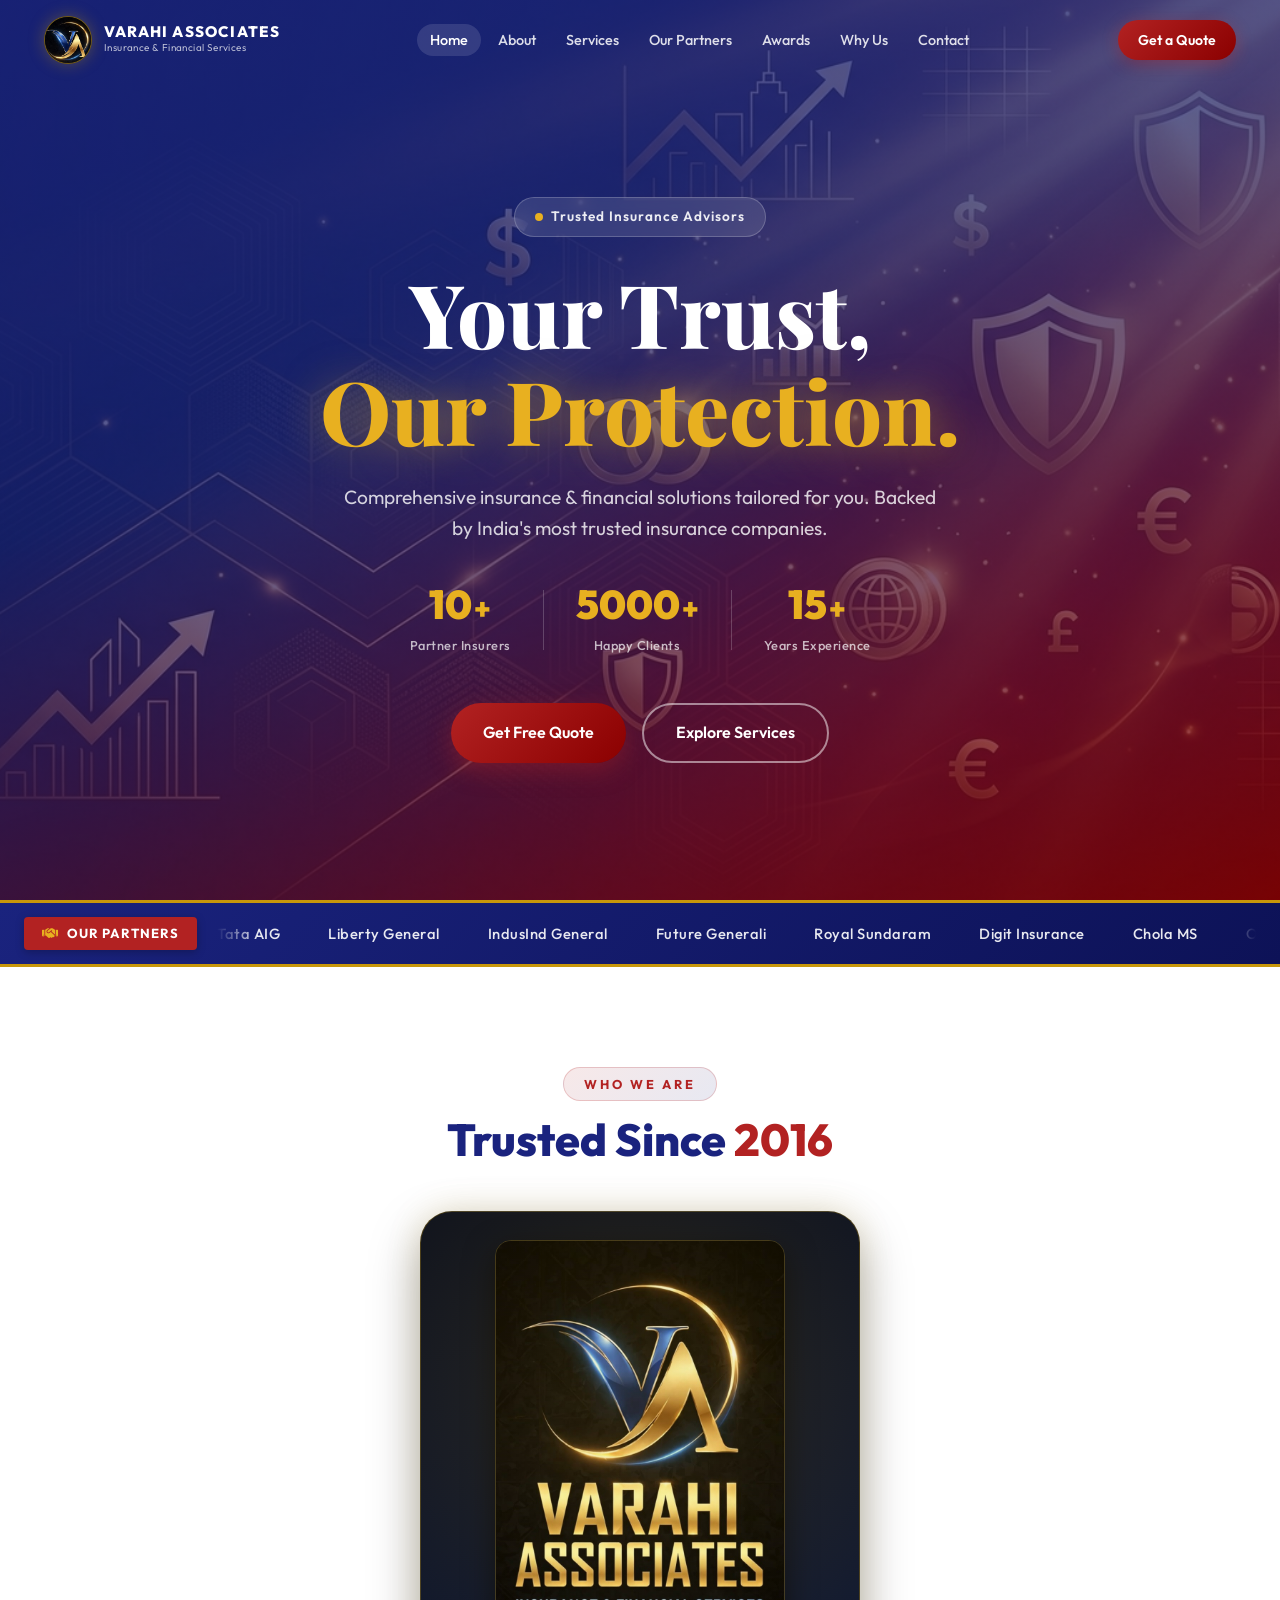
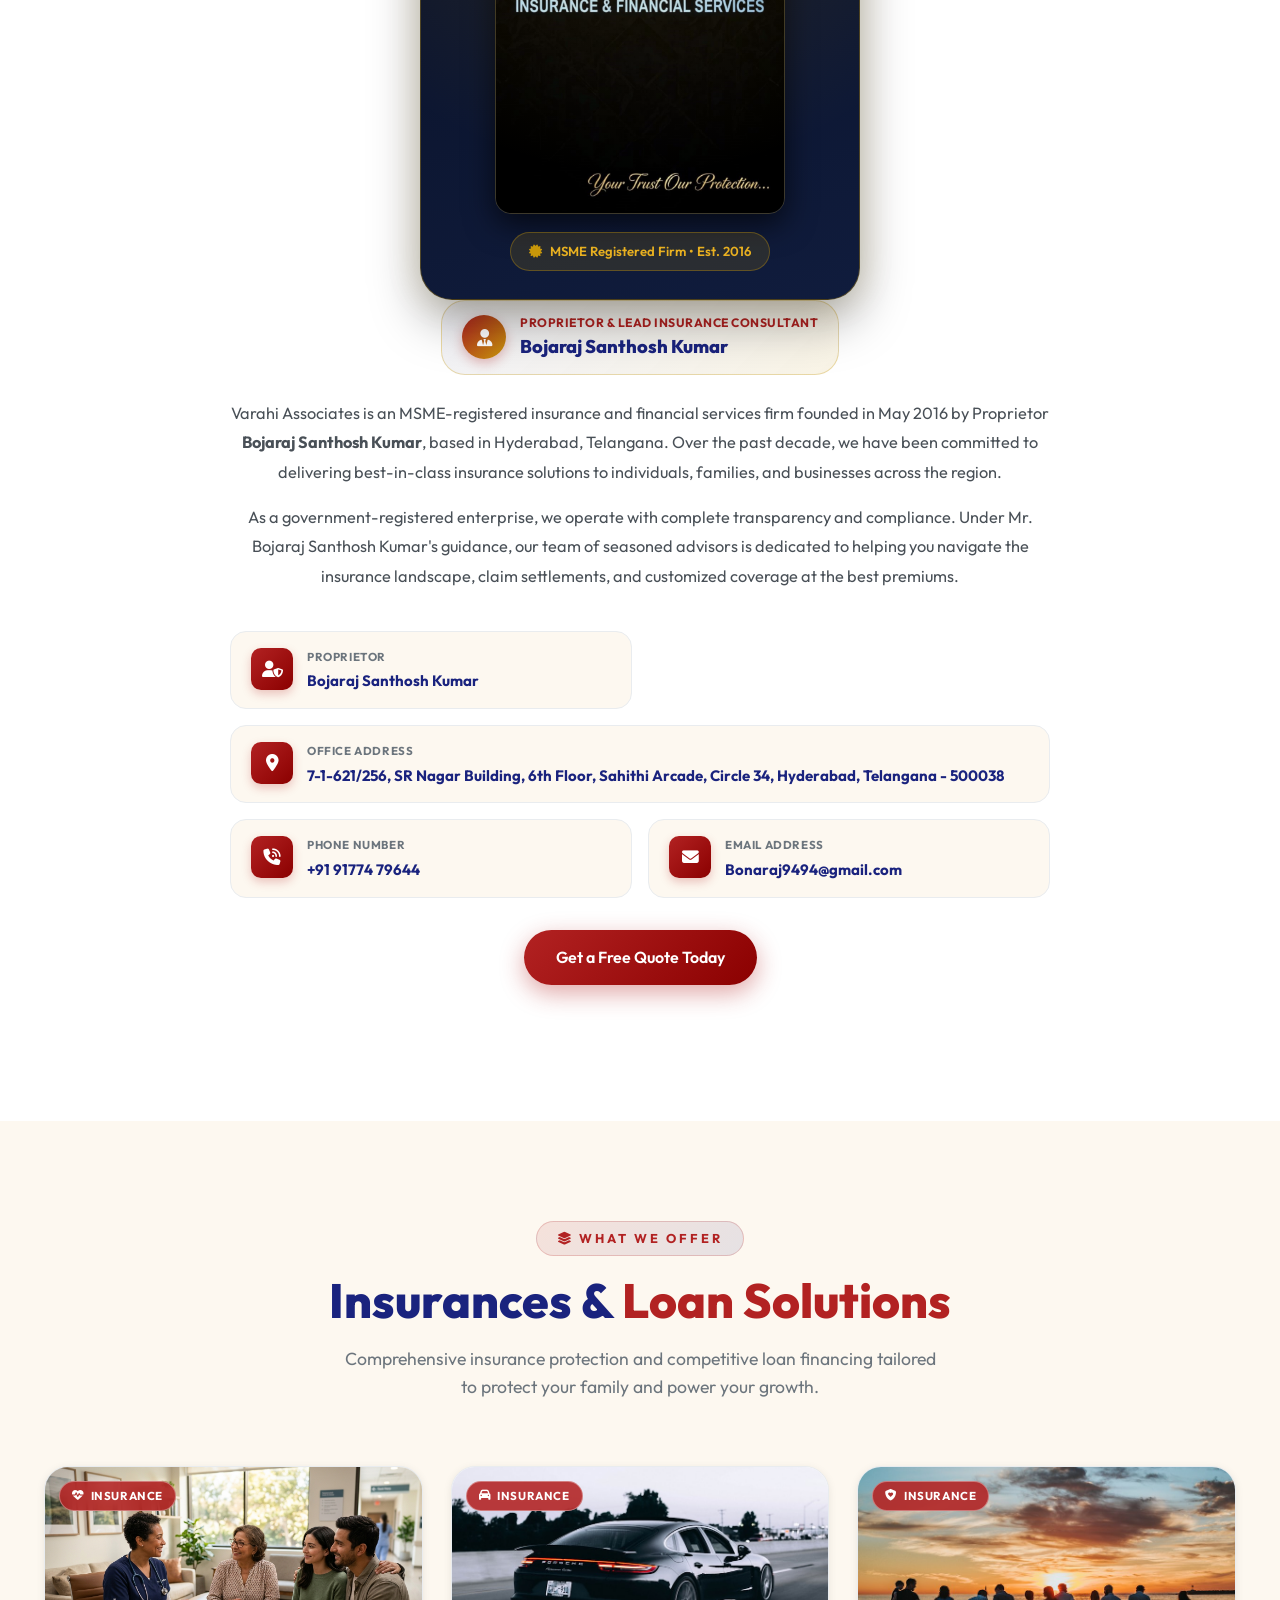
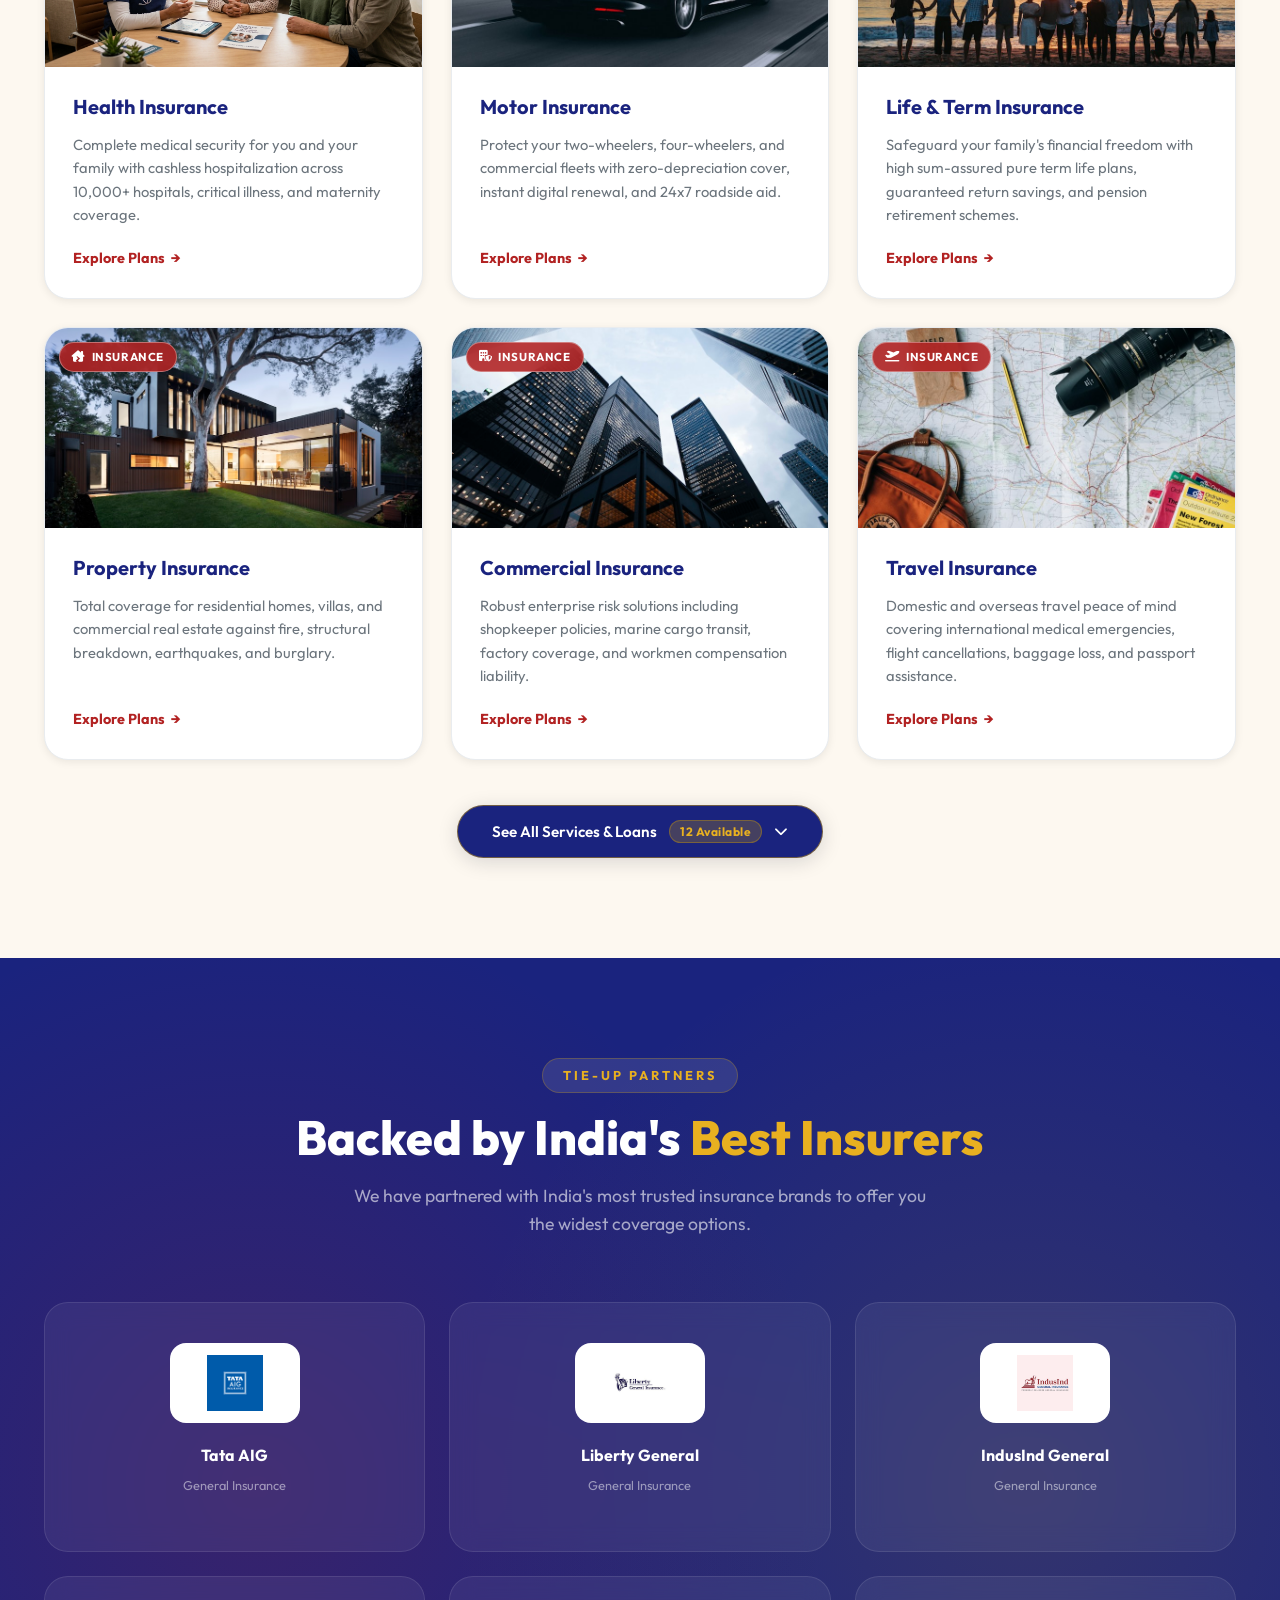
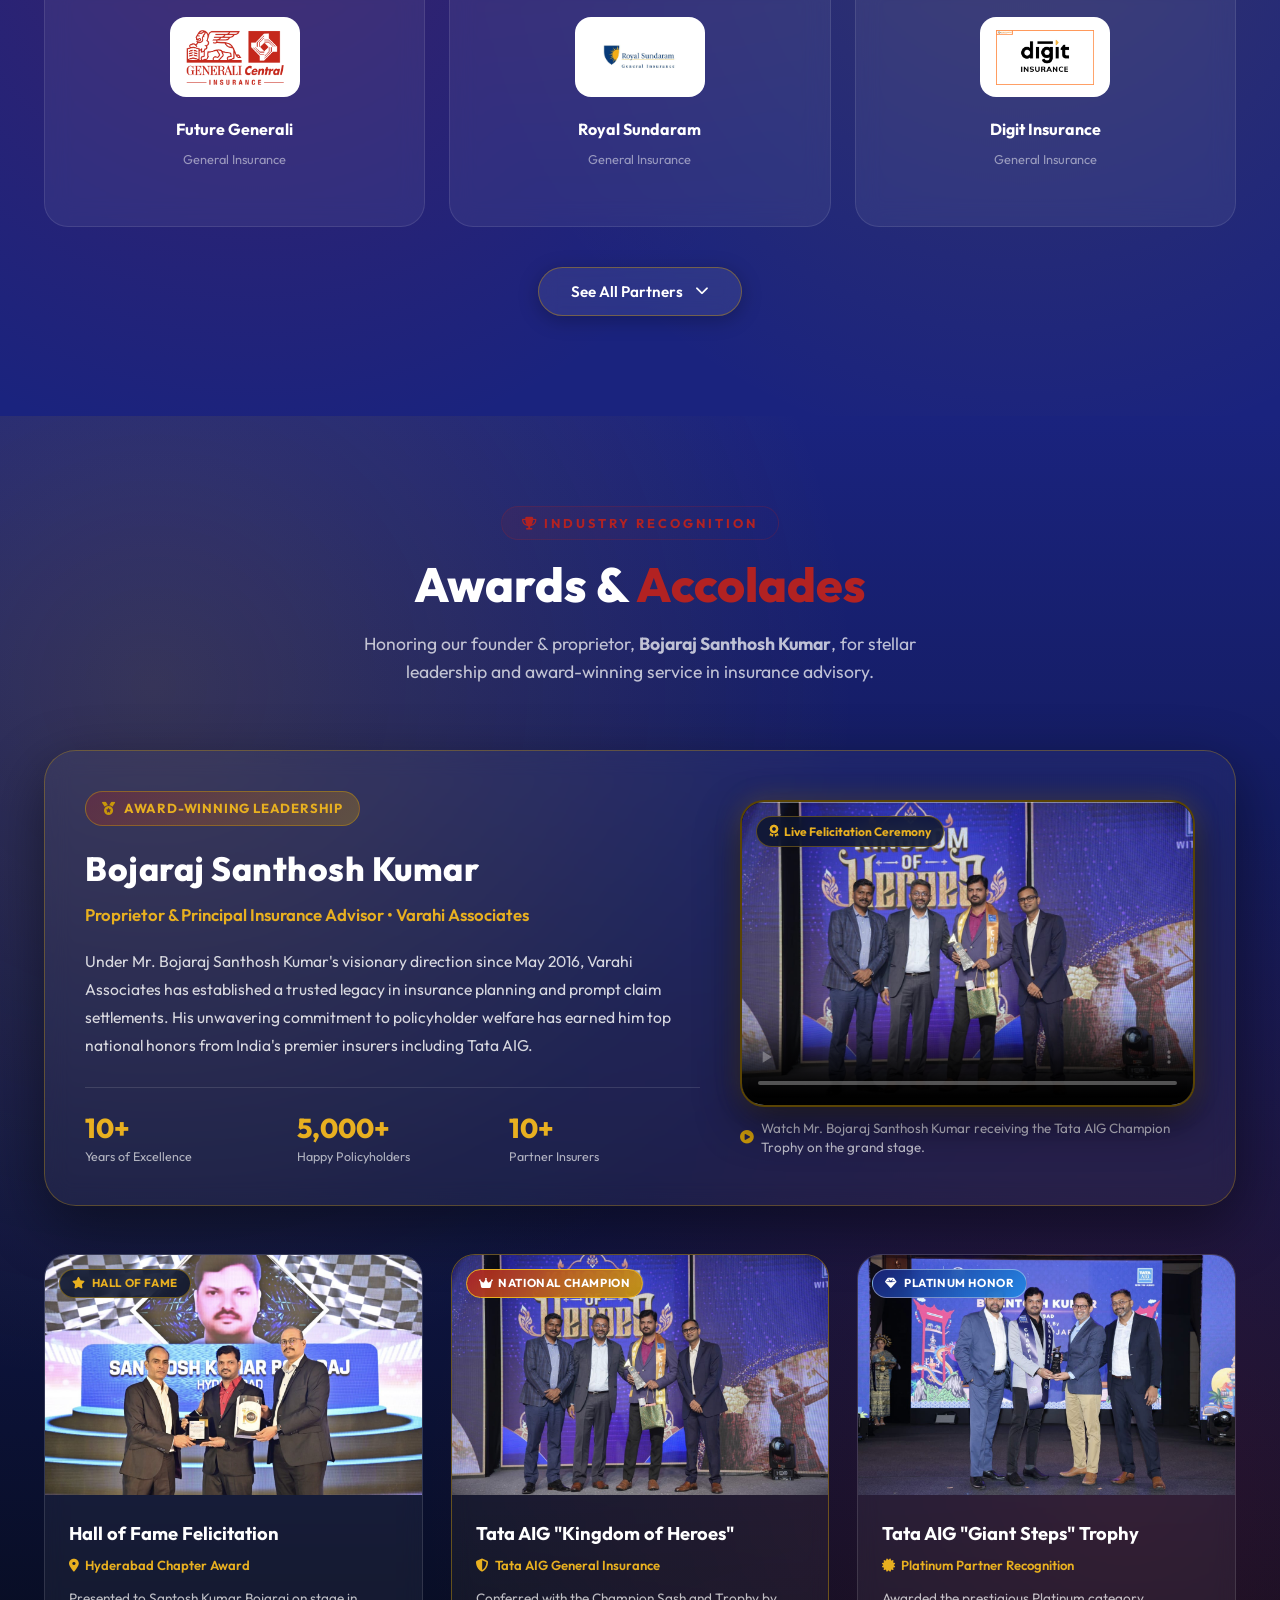
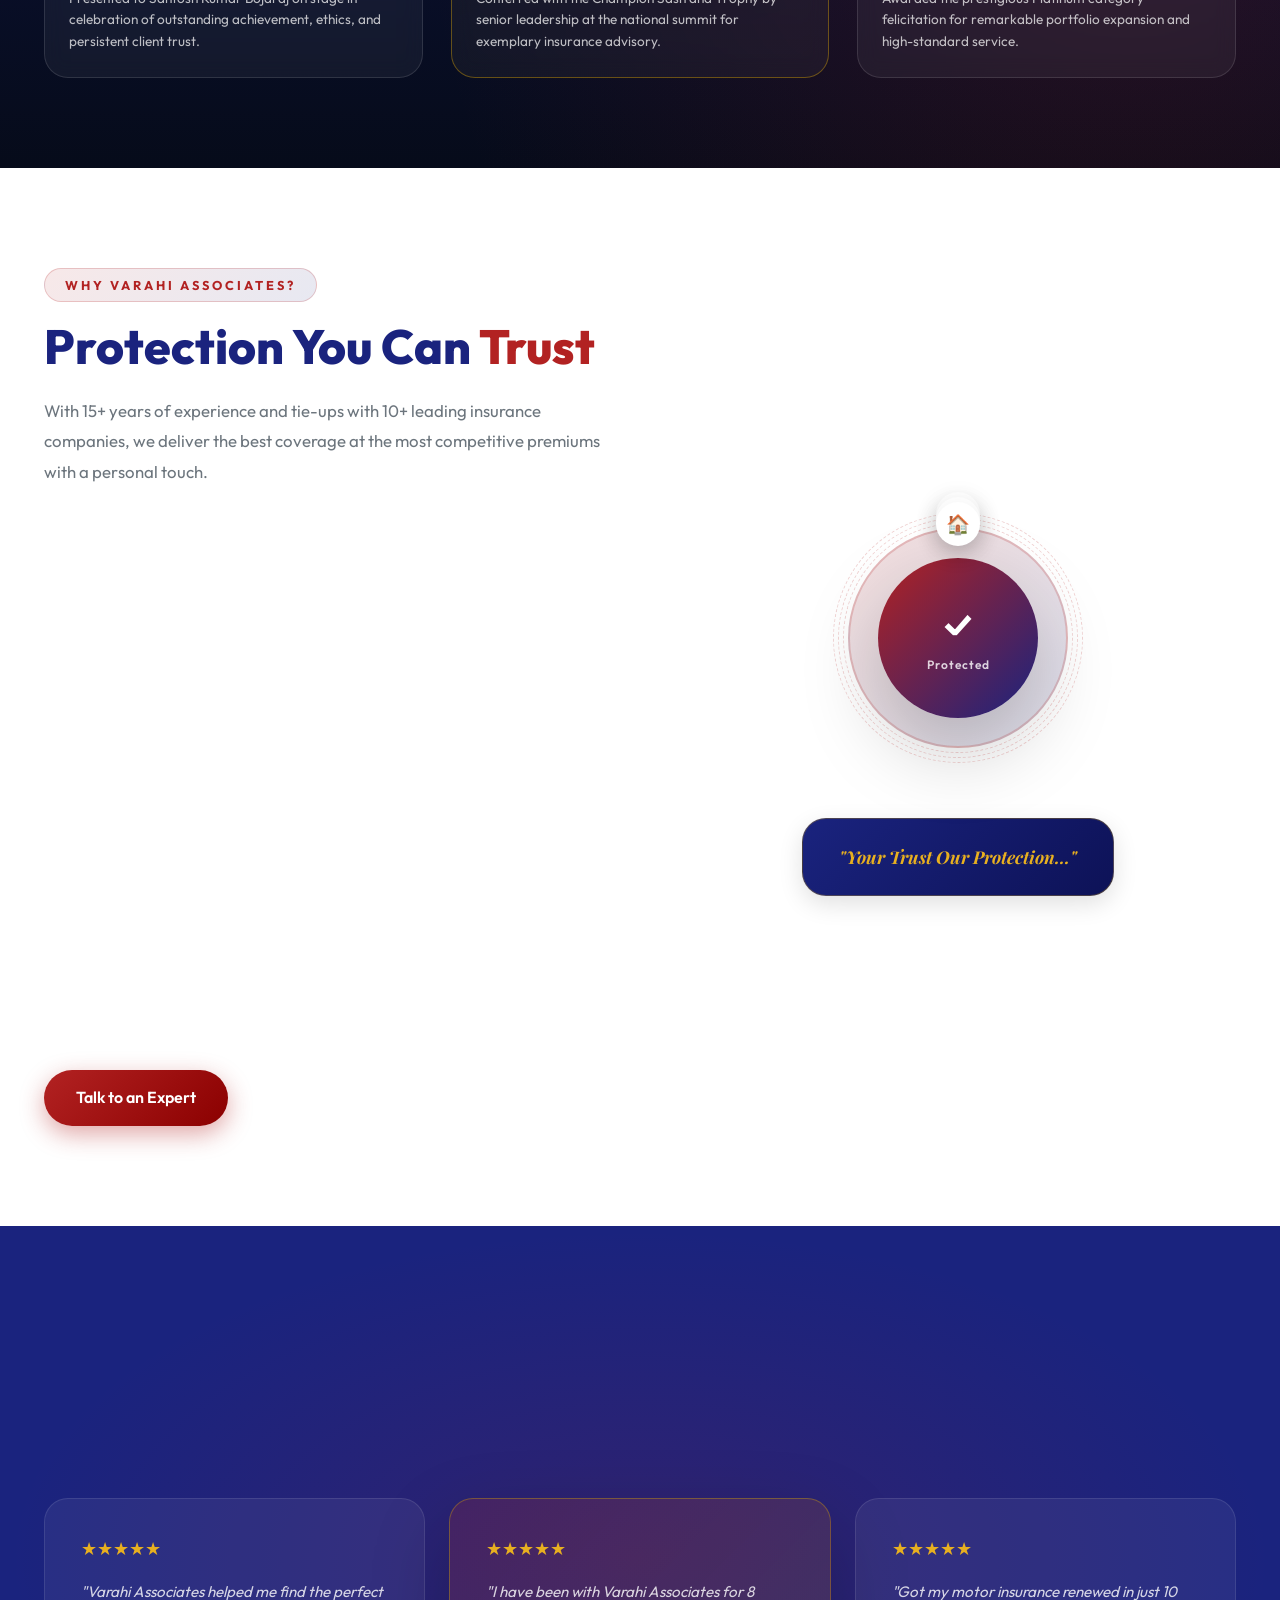
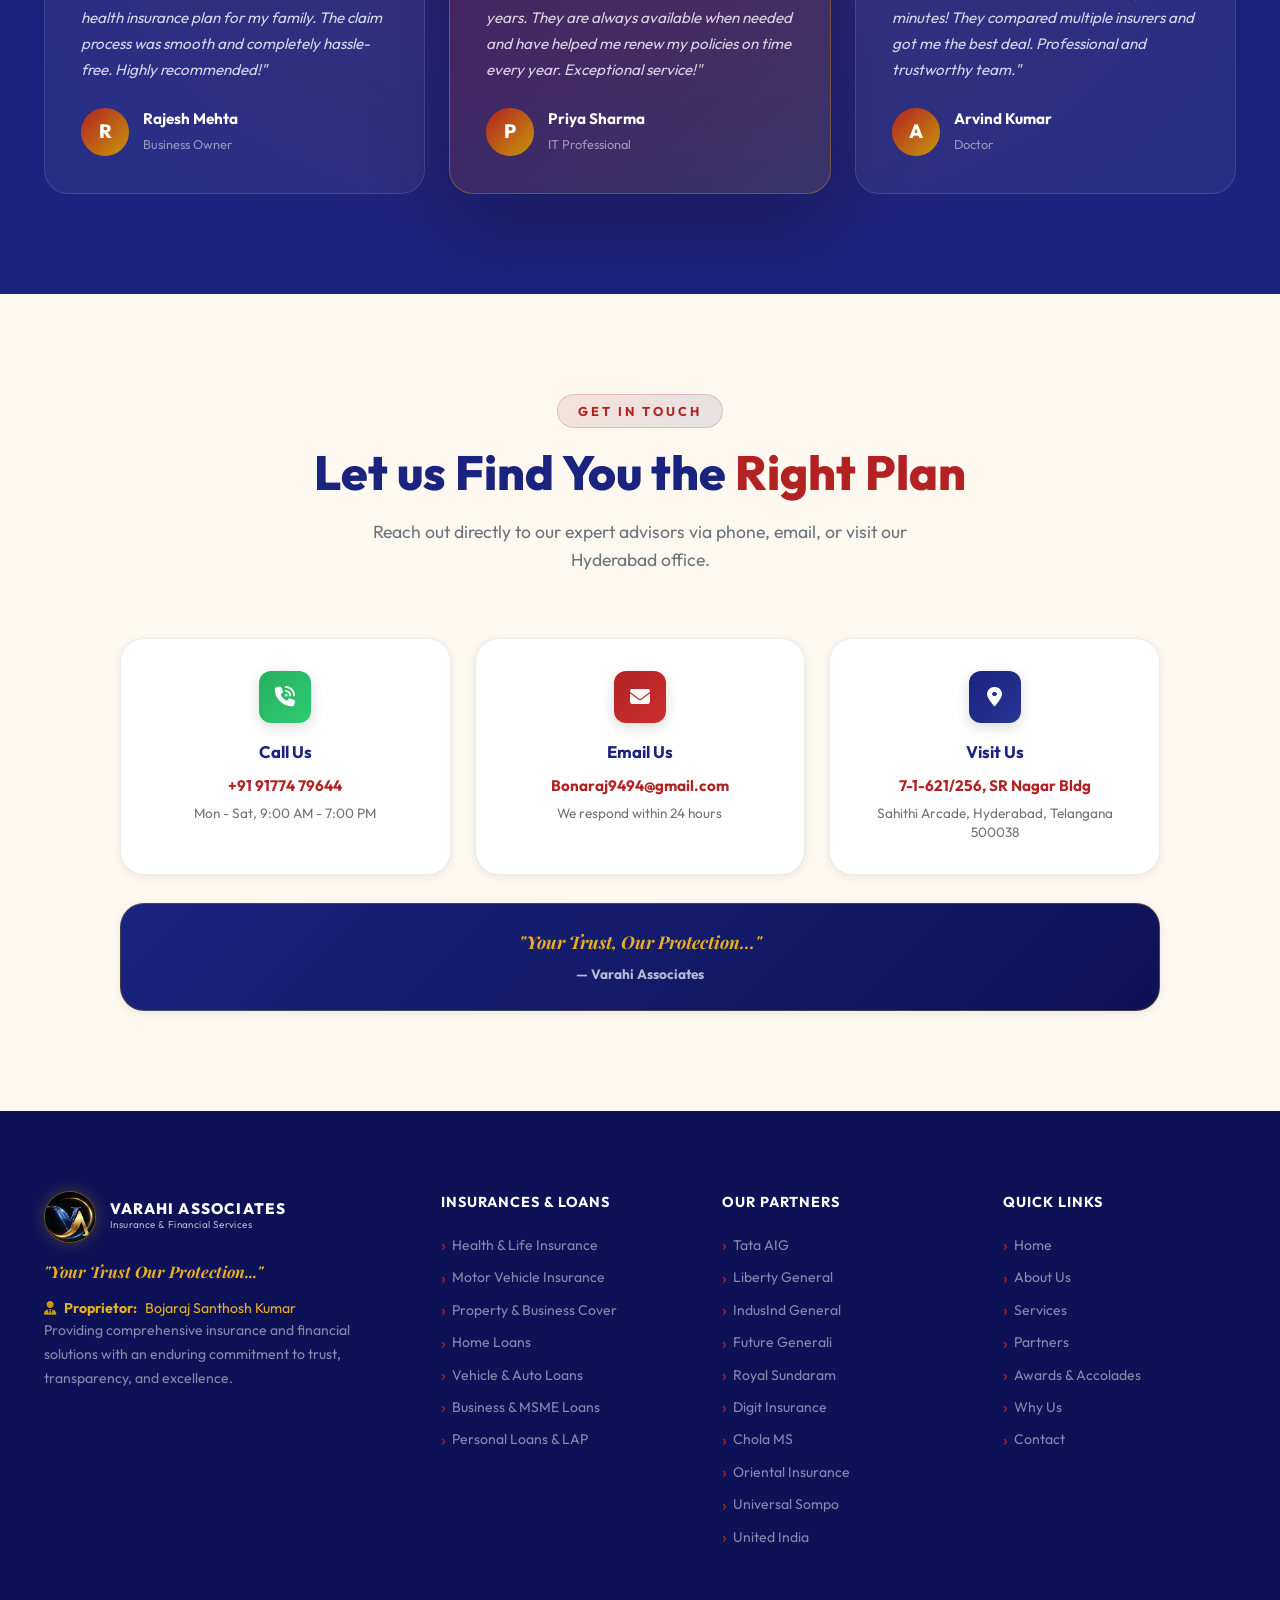
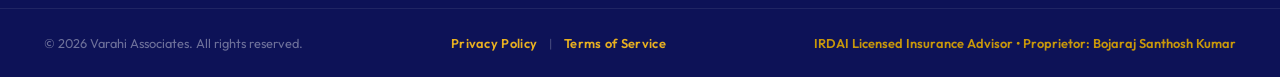
==== commit f09b5d93: "Add new partner insurers, awards section with video, proprietor details, and service images with loa" ====
--- a/index.html
+++ b/index.html
@@ -1,11 +1,11 @@
-﻿<!DOCTYPE html>
+<!DOCTYPE html>
 <html lang="en">
 <head>
   <meta charset="UTF-8" />
   <meta name="viewport" content="width=device-width, initial-scale=1.0" />
   <title>Varahi Associates | Insurance &amp; Financial Services</title>
-  <meta name="description" content="Varahi Associates offers comprehensive insurance and financial services backed by Tata AIG, Liberty General Insurance, IndusInd General Insurance, Central Generali, Royal Sundaram, and Digit." />
-  <link rel="icon" type="image/jpeg" href="public/logo.jpeg" />
+  <meta name="description" content="Varahi Associates offers comprehensive insurance and financial services backed by Tata AIG, Liberty General, IndusInd General, Future Generali, Royal Sundaram, Digit, Chola MS, Oriental Insurance, Universal Sompo, and United India Insurance." />
+  <link rel="icon" type="image/png" href="public/logo-crest.png" />
   <link rel="preconnect" href="https://fonts.googleapis.com" />
   <link rel="preconnect" href="https://fonts.gstatic.com" crossorigin />
   <link href="https://fonts.googleapis.com/css2?family=Outfit:wght@300;400;500;600;700;800;900&family=Playfair+Display:ital,wght@0,700;0,800;1,700&display=swap" rel="stylesheet" />
@@ -16,7 +16,7 @@
   <nav class="navbar" id="navbar">
     <div class="nav-container">
       <a href="#home" class="nav-logo">
-        <img src="public/logo.jpeg" alt="Varahi Associates Logo" class="nav-logo-img" />
+        <img src="public/logo-crest.png" alt="Varahi Associates Logo" class="nav-logo-img" />
         <div class="logo-text">
           <span class="logo-name">VARAHI ASSOCIATES</span>
           <span class="logo-sub">Insurance &amp; Financial Services</span>
@@ -32,6 +32,7 @@
         <li><a href="#about" class="nav-link">About</a></li>
         <li><a href="#services" class="nav-link">Services</a></li>
         <li><a href="#partners" class="nav-link">Our Partners</a></li>
+        <li><a href="#awards" class="nav-link">Awards</a></li>
         <li><a href="#why-us" class="nav-link">Why Us</a></li>
         <li><a href="#contact" class="nav-link">Contact</a></li>
         <li class="nav-mobile-cta"><a href="#contact" class="btn btn-primary nav-link">Get Free Quote</a></li>
@@ -54,7 +55,7 @@
       </h1>
       <p class="hero-desc">Comprehensive insurance &amp; financial solutions tailored for you. Backed by India's most trusted insurance companies.</p>
       <div class="hero-stats">
-        <div class="stat-item"><div class="stat-number-row"><span class="stat-num" data-target="6">0</span><span class="stat-plus">+</span></div><span class="stat-label">Partner Insurers</span></div>
+        <div class="stat-item"><div class="stat-number-row"><span class="stat-num" data-target="10">0</span><span class="stat-plus">+</span></div><span class="stat-label">Partner Insurers</span></div>
         <div class="stat-divider"></div>
         <div class="stat-item"><div class="stat-number-row"><span class="stat-num" data-target="5000">0</span><span class="stat-plus">+</span></div><span class="stat-label">Happy Clients</span></div>
         <div class="stat-divider"></div>
@@ -72,10 +73,12 @@
     <div class="ticker-label"><i class="fa-solid fa-handshake"></i> Our Partners</div>
     <div class="ticker-track">
       <div class="ticker-items">
-        <span>Tata AIG</span><span>Liberty General Insurance</span><span>IndusInd General Insurance</span>
-        <span>Central Generali Insurance</span><span>Royal Sundaram</span><span>Digit Insurance</span>
-        <span>Tata AIG</span><span>Liberty General Insurance</span><span>IndusInd General Insurance</span>
-        <span>Central Generali Insurance</span><span>Royal Sundaram</span><span>Digit Insurance</span>
+        <span>Tata AIG</span><span>Liberty General</span><span>IndusInd General</span>
+        <span>Future Generali</span><span>Royal Sundaram</span><span>Digit Insurance</span>
+        <span>Chola MS</span><span>Oriental Insurance</span><span>Universal Sompo</span><span>United India</span>
+        <span>Tata AIG</span><span>Liberty General</span><span>IndusInd General</span>
+        <span>Future Generali</span><span>Royal Sundaram</span><span>Digit Insurance</span>
+        <span>Chola MS</span><span>Oriental Insurance</span><span>Universal Sompo</span><span>United India</span>
       </div>
     </div>
   </div>
@@ -105,14 +108,30 @@
         
         <!-- 2. About Us Paragraph & Contact Info -->
         <div class="about-body">
+          <div class="about-proprietor-pill">
+            <div class="proprietor-avatar">
+              <i class="fa-solid fa-user-tie"></i>
+            </div>
+            <div class="proprietor-details">
+              <span class="proprietor-role">Proprietor &amp; Lead Insurance Consultant</span>
+              <h4 class="proprietor-name">Bojaraj Santhosh Kumar</h4>
+            </div>
+          </div>
           <p class="about-desc">
-            Varahi Associates is an MSME-registered insurance and financial services firm based in Hyderabad, Telangana. Since our founding in May 2016, we have been committed to providing the best-in-class insurance solutions to individuals, families, and businesses across the region.
+            Varahi Associates is an MSME-registered insurance and financial services firm founded in May 2016 by Proprietor <strong>Bojaraj Santhosh Kumar</strong>, based in Hyderabad, Telangana. Over the past decade, we have been committed to delivering best-in-class insurance solutions to individuals, families, and businesses across the region.
           </p>
           <p class="about-desc">
-            As a government-registered enterprise, we operate with full transparency and compliance. Our team of expert advisors is dedicated to helping you navigate the complex insurance landscape and find the most suitable coverage at the best premiums.
+            As a government-registered enterprise, we operate with complete transparency and compliance. Under Mr. Bojaraj Santhosh Kumar's guidance, our team of seasoned advisors is dedicated to helping you navigate the insurance landscape, claim settlements, and customized coverage at the best premiums.
           </p>
 
           <div class="about-info-grid">
+            <div class="about-info-item">
+              <div class="info-icon"><i class="fa-solid fa-user-shield"></i></div>
+              <div class="info-text">
+                <div class="info-label">Proprietor</div>
+                <div class="info-value">Bojaraj Santhosh Kumar</div>
+              </div>
+            </div>
             <div class="about-info-item address-item">
               <div class="info-icon"><i class="fa-solid fa-location-dot"></i></div>
               <div class="info-text">
@@ -145,50 +164,181 @@
       </div>
     </div>
   </section>
-<section class="section services" id="services">
+  <section class="section services" id="services">
     <div class="container">
       <div class="section-header">
-        <span class="section-label">What We Offer</span>
-        <h2 class="section-title">Comprehensive <span class="accent">Services</span></h2>
-        <p class="section-desc">End-to-end insurance and financial solutions to protect what matters most to you.</p>
-      </div>
-      <div class="services-grid">
+        <span class="section-label"><i class="fa-solid fa-layer-group"></i> What We Offer</span>
+        <h2 class="section-title">Insurances &amp; <span class="accent">Loan Solutions</span></h2>
+        <p class="section-desc">Comprehensive insurance protection and competitive loan financing tailored to protect your family and power your growth.</p>
+      </div>
+
+      <div class="services-grid" id="servicesGrid">
+        <!-- 1. Health Insurance -->
         <div class="service-card" id="service-health">
-          <div class="service-icon-wrap"><i class="fa-solid fa-stethoscope service-icon-fa"></i></div>
-          <h3 class="service-title">Health Insurance</h3>
-          <p class="service-desc">Comprehensive health coverage for individuals and families. Cashless hospitalization, critical illness cover, and more.</p>
-          <a href="#contact" class="service-link">Explore Plans <span>&#8594;</span></a>
-        </div>
+          <div class="service-img-wrap">
+            <img src="public/services/health_insurance.jpg" alt="Health Insurance" class="service-img" loading="lazy" />
+            <span class="service-category-badge badge-insurance"><i class="fa-solid fa-heart-pulse"></i> Insurance</span>
+          </div>
+          <div class="service-body">
+            <h3 class="service-title">Health Insurance</h3>
+            <p class="service-desc">Complete medical security for you and your family with cashless hospitalization across 10,000+ hospitals, critical illness, and maternity coverage.</p>
+            <a href="#contact" class="service-link">Explore Plans <span>&#8594;</span></a>
+          </div>
+        </div>
+
+        <!-- 2. Motor Insurance -->
         <div class="service-card" id="service-motor">
-          <div class="service-icon-wrap"><i class="fa-solid fa-car service-icon-fa"></i></div>
-          <h3 class="service-title">Motor Insurance</h3>
-          <p class="service-desc">Protect your vehicle with comprehensive motor insurance. Two-wheeler, four-wheeler, and commercial vehicle coverage.</p>
-          <a href="#contact" class="service-link">Explore Plans <span>&#8594;</span></a>
-        </div>
+          <div class="service-img-wrap">
+            <img src="public/services/motor_insurance.jpg" alt="Motor Vehicle Insurance" class="service-img" loading="lazy" />
+            <span class="service-category-badge badge-insurance"><i class="fa-solid fa-car"></i> Insurance</span>
+          </div>
+          <div class="service-body">
+            <h3 class="service-title">Motor Insurance</h3>
+            <p class="service-desc">Protect your two-wheelers, four-wheelers, and commercial fleets with zero-depreciation cover, instant digital renewal, and 24x7 roadside aid.</p>
+            <a href="#contact" class="service-link">Explore Plans <span>&#8594;</span></a>
+          </div>
+        </div>
+
+        <!-- 3. Life & Term Insurance -->
         <div class="service-card" id="service-life">
-          <div class="service-icon-wrap"><i class="fa-solid fa-shield-heart service-icon-fa"></i></div>
-          <h3 class="service-title">Life Insurance</h3>
-          <p class="service-desc">Secure your family's future with term plans, endowment policies, and ULIPs for long-term financial security.</p>
-          <a href="#contact" class="service-link">Explore Plans <span>&#8594;</span></a>
-        </div>
+          <div class="service-img-wrap">
+            <img src="public/services/life_insurance.jpg" alt="Life and Term Insurance" class="service-img" loading="lazy" />
+            <span class="service-category-badge badge-insurance"><i class="fa-solid fa-shield-heart"></i> Insurance</span>
+          </div>
+          <div class="service-body">
+            <h3 class="service-title">Life &amp; Term Insurance</h3>
+            <p class="service-desc">Safeguard your family's financial freedom with high sum-assured pure term life plans, guaranteed return savings, and pension retirement schemes.</p>
+            <a href="#contact" class="service-link">Explore Plans <span>&#8594;</span></a>
+          </div>
+        </div>
+
+        <!-- 4. Home & Property Insurance -->
         <div class="service-card" id="service-property">
-          <div class="service-icon-wrap"><i class="fa-solid fa-house-chimney-crack service-icon-fa"></i></div>
-          <h3 class="service-title">Property Insurance</h3>
-          <p class="service-desc">Protect your home and business property against fire, theft, natural disasters, and other unforeseen events.</p>
-          <a href="#contact" class="service-link">Explore Plans <span>&#8594;</span></a>
-        </div>
+          <div class="service-img-wrap">
+            <img src="public/services/property_insurance.jpg" alt="Home and Property Insurance" class="service-img" loading="lazy" />
+            <span class="service-category-badge badge-insurance"><i class="fa-solid fa-house-chimney-crack"></i> Insurance</span>
+          </div>
+          <div class="service-body">
+            <h3 class="service-title">Property Insurance</h3>
+            <p class="service-desc">Total coverage for residential homes, villas, and commercial real estate against fire, structural breakdown, earthquakes, and burglary.</p>
+            <a href="#contact" class="service-link">Explore Plans <span>&#8594;</span></a>
+          </div>
+        </div>
+
+        <!-- 5. Commercial & Business Insurance -->
+        <div class="service-card" id="service-commercial">
+          <div class="service-img-wrap">
+            <img src="public/services/commercial_insurance.jpg" alt="Commercial Business Insurance" class="service-img" loading="lazy" />
+            <span class="service-category-badge badge-insurance"><i class="fa-solid fa-building-shield"></i> Insurance</span>
+          </div>
+          <div class="service-body">
+            <h3 class="service-title">Commercial Insurance</h3>
+            <p class="service-desc">Robust enterprise risk solutions including shopkeeper policies, marine cargo transit, factory coverage, and workmen compensation liability.</p>
+            <a href="#contact" class="service-link">Explore Plans <span>&#8594;</span></a>
+          </div>
+        </div>
+
+        <!-- 6. Travel Insurance -->
         <div class="service-card" id="service-travel">
-          <div class="service-icon-wrap"><i class="fa-solid fa-plane-departure service-icon-fa"></i></div>
-          <h3 class="service-title">Travel Insurance</h3>
-          <p class="service-desc">Comprehensive travel protection for domestic and international trips — medical emergencies, trip cancellations, and baggage loss.</p>
-          <a href="#contact" class="service-link">Explore Plans <span>&#8594;</span></a>
-        </div>
-        <div class="service-card" id="service-financial">
-          <div class="service-icon-wrap"><i class="fa-solid fa-chart-line service-icon-fa"></i></div>
-          <h3 class="service-title">Financial Services</h3>
-          <p class="service-desc">Investment planning, mutual funds, and financial advisory services to help you build and secure your wealth.</p>
-          <a href="#contact" class="service-link">Explore Plans <span>&#8594;</span></a>
-        </div>
+          <div class="service-img-wrap">
+            <img src="public/services/travel_insurance.jpg" alt="Travel Insurance" class="service-img" loading="lazy" />
+            <span class="service-category-badge badge-insurance"><i class="fa-solid fa-plane-departure"></i> Insurance</span>
+          </div>
+          <div class="service-body">
+            <h3 class="service-title">Travel Insurance</h3>
+            <p class="service-desc">Domestic and overseas travel peace of mind covering international medical emergencies, flight cancellations, baggage loss, and passport assistance.</p>
+            <a href="#contact" class="service-link">Explore Plans <span>&#8594;</span></a>
+          </div>
+        </div>
+
+        <!-- ===== EXTRA SERVICES (Revealed on 'See All Services') ===== -->
+
+        <!-- 7. Home Loans -->
+        <div class="service-card service-card-extra" id="service-home-loan">
+          <div class="service-img-wrap">
+            <img src="public/services/home_loan.jpg" alt="Home Loans" class="service-img" loading="lazy" />
+            <span class="service-category-badge badge-loan"><i class="fa-solid fa-hand-holding-dollar"></i> Loan Service</span>
+          </div>
+          <div class="service-body">
+            <h3 class="service-title">Home Loans</h3>
+            <p class="service-desc">Step into your dream home with low interest rates, high sanction amounts, simplified documentation, and tenures up to 30 years.</p>
+            <a href="#contact" class="service-link">Check Eligibility <span>&#8594;</span></a>
+          </div>
+        </div>
+
+        <!-- 8. Vehicle & Auto Loans -->
+        <div class="service-card service-card-extra" id="service-vehicle-loan">
+          <div class="service-img-wrap">
+            <img src="public/services/vehicle_loan.jpg" alt="Vehicle and Auto Loans" class="service-img" loading="lazy" />
+            <span class="service-category-badge badge-loan"><i class="fa-solid fa-key"></i> Loan Service</span>
+          </div>
+          <div class="service-body">
+            <h3 class="service-title">Vehicle &amp; Auto Loans</h3>
+            <p class="service-desc">Affordable auto loans for brand new and pre-owned cars, two-wheelers, and commercial transport with up to 100% on-road funding.</p>
+            <a href="#contact" class="service-link">Check Eligibility <span>&#8594;</span></a>
+          </div>
+        </div>
+
+        <!-- 9. Business & MSME Loans -->
+        <div class="service-card service-card-extra" id="service-business-loan">
+          <div class="service-img-wrap">
+            <img src="public/services/business_loan.jpg" alt="Business and MSME Loans" class="service-img" loading="lazy" />
+            <span class="service-category-badge badge-loan"><i class="fa-solid fa-briefcase"></i> Loan Service</span>
+          </div>
+          <div class="service-body">
+            <h3 class="service-title">Business &amp; MSME Loans</h3>
+            <p class="service-desc">Customized working capital, machinery financing, and collateral-free MSME loans to empower entrepreneurs and scale operational cash flow.</p>
+            <a href="#contact" class="service-link">Check Eligibility <span>&#8594;</span></a>
+          </div>
+        </div>
+
+        <!-- 10. Personal Loans -->
+        <div class="service-card service-card-extra" id="service-personal-loan">
+          <div class="service-img-wrap">
+            <img src="public/services/personal_loan.jpg" alt="Personal Loans" class="service-img" loading="lazy" />
+            <span class="service-category-badge badge-loan"><i class="fa-solid fa-wallet"></i> Loan Service</span>
+          </div>
+          <div class="service-body">
+            <h3 class="service-title">Personal Loans</h3>
+            <p class="service-desc">Fast disbursement unsecured personal loans for weddings, higher education, medical needs, or vacations with minimal paperwork.</p>
+            <a href="#contact" class="service-link">Check Eligibility <span>&#8594;</span></a>
+          </div>
+        </div>
+
+        <!-- 11. Loan Against Property (LAP) -->
+        <div class="service-card service-card-extra" id="service-lap">
+          <div class="service-img-wrap">
+            <img src="public/services/loan_against_property.jpg" alt="Loan Against Property" class="service-img" loading="lazy" />
+            <span class="service-category-badge badge-loan"><i class="fa-solid fa-landmark"></i> Loan Service</span>
+          </div>
+          <div class="service-body">
+            <h3 class="service-title">Loan Against Property (LAP)</h3>
+            <p class="service-desc">Unlock the value of your commercial or residential property to fund large business milestones with lower rates and long tenure options.</p>
+            <a href="#contact" class="service-link">Check Eligibility <span>&#8594;</span></a>
+          </div>
+        </div>
+
+        <!-- 12. Financial Advisory & Wealth -->
+        <div class="service-card service-card-extra" id="service-financial">
+          <div class="service-img-wrap">
+            <img src="public/services/financial_services.jpg" alt="Financial Advisory and Wealth Management" class="service-img" loading="lazy" />
+            <span class="service-category-badge badge-loan"><i class="fa-solid fa-chart-line"></i> Wealth Service</span>
+          </div>
+          <div class="service-body">
+            <h3 class="service-title">Financial &amp; Wealth Advisory</h3>
+            <p class="service-desc">Holistic financial roadmaps, mutual funds, capital growth advisory, and tax-saving investment solutions to build lasting wealth.</p>
+            <a href="#contact" class="service-link">Explore Advisory <span>&#8594;</span></a>
+          </div>
+        </div>
+      </div>
+
+      <!-- See All Services Button -->
+      <div class="services-toggle-wrap">
+        <button class="btn-see-all-services" id="seeAllServicesBtn" aria-expanded="false" aria-controls="servicesGrid">
+          <span class="btn-text">See All Services &amp; Loans</span>
+          <span class="btn-badge">12 Available</span>
+          <i class="fa-solid fa-chevron-down toggle-icon"></i>
+        </button>
       </div>
     </div>
   </section>
@@ -201,14 +351,14 @@
         <h2 class="section-title">Backed by India's <span class="accent-light">Best Insurers</span></h2>
         <p class="section-desc light-desc">We have partnered with India's most trusted insurance brands to offer you the widest coverage options.</p>
       </div>
-      <div class="partners-grid">
+      <div class="partners-grid" id="partnersGrid">
         <div class="partner-card" id="partner-tata">
           <div class="partner-logo-wrap partner-logo-img-wrap">
             <img src="public/tata-aig.jpg" alt="Tata AIG" class="partner-logo-real" />
           </div>
           <h4 class="partner-name">Tata AIG</h4>
           <p class="partner-desc">General Insurance</p>
-          <div class="partner-badge">Partner</div>
+          
         </div>
         <div class="partner-card" id="partner-liberty">
           <div class="partner-logo-wrap partner-logo-img-wrap">
@@ -216,7 +366,7 @@
           </div>
           <h4 class="partner-name">Liberty General</h4>
           <p class="partner-desc">General Insurance</p>
-          <div class="partner-badge">Partner</div>
+          
         </div>
         <div class="partner-card" id="partner-indusind">
           <div class="partner-logo-wrap partner-logo-img-wrap">
@@ -224,7 +374,7 @@
           </div>
           <h4 class="partner-name">IndusInd General</h4>
           <p class="partner-desc">General Insurance</p>
-          <div class="partner-badge">Partner</div>
+          
         </div>
         <div class="partner-card" id="partner-central">
           <div class="partner-logo-wrap partner-logo-img-wrap">
@@ -232,7 +382,7 @@
           </div>
           <h4 class="partner-name">Future Generali</h4>
           <p class="partner-desc">General Insurance</p>
-          <div class="partner-badge">Partner</div>
+          
         </div>
         <div class="partner-card" id="partner-royal">
           <div class="partner-logo-wrap partner-logo-img-wrap">
@@ -240,7 +390,7 @@
           </div>
           <h4 class="partner-name">Royal Sundaram</h4>
           <p class="partner-desc">General Insurance</p>
-          <div class="partner-badge">Partner</div>
+          
         </div>
         <div class="partner-card" id="partner-digit">
           <div class="partner-logo-wrap partner-logo-img-wrap">
@@ -248,9 +398,149 @@
           </div>
           <h4 class="partner-name">Digit Insurance</h4>
           <p class="partner-desc">General Insurance</p>
-          <div class="partner-badge">Partner</div>
-        </div>
-      </div>
+          
+        </div>
+
+        <!-- Extra Partners (Revealed on 'See All') -->
+        <div class="partner-card partner-card-extra" id="partner-chola">
+          <div class="partner-logo-wrap partner-logo-img-wrap">
+            <img src="public/Chola_MS.png" alt="Chola MS General Insurance" class="partner-logo-real" />
+          </div>
+          <h4 class="partner-name">Chola MS</h4>
+          <p class="partner-desc">General Insurance</p>
+          
+        </div>
+        <div class="partner-card partner-card-extra" id="partner-oriental">
+          <div class="partner-logo-wrap partner-logo-img-wrap">
+            <img src="public/Orintal Insurance.png" alt="Oriental Insurance" class="partner-logo-real" />
+          </div>
+          <h4 class="partner-name">Oriental Insurance</h4>
+          <p class="partner-desc">General Insurance</p>
+          
+        </div>
+        <div class="partner-card partner-card-extra" id="partner-universal">
+          <div class="partner-logo-wrap partner-logo-img-wrap">
+            <img src="public/Universal-Sompo-General-Insurance-1.webp" alt="Universal Sompo General Insurance" class="partner-logo-real" />
+          </div>
+          <h4 class="partner-name">Universal Sompo</h4>
+          <p class="partner-desc">General Insurance</p>
+          
+        </div>
+        <div class="partner-card partner-card-extra" id="partner-united">
+          <div class="partner-logo-wrap partner-logo-img-wrap">
+            <img src="public/united india.png" alt="United India Insurance" class="partner-logo-real" />
+          </div>
+          <h4 class="partner-name">United India</h4>
+          <p class="partner-desc">General Insurance</p>
+        </div>
+      </div>
+
+      <div class="partners-toggle-wrap">
+        <button class="btn-see-all-partners" id="seeAllPartnersBtn" aria-expanded="false" aria-controls="partnersGrid">
+          <span class="btn-text">See All Partners</span>
+          
+          <i class="fa-solid fa-chevron-down toggle-icon"></i>
+        </button>
+      </div>
+    </div>
+  </section>
+
+  <!-- ===== AWARDS & ACCOLADES SECTION ===== -->
+  <section class="section awards" id="awards">
+    <div class="awards-bg"></div>
+    <div class="container">
+      <div class="section-header">
+        <span class="section-label"><i class="fa-solid fa-trophy"></i> Industry Recognition</span>
+        <h2 class="section-title">Awards &amp; <span class="accent">Accolades</span></h2>
+        <p class="section-desc">Honoring our founder &amp; proprietor, <strong>Bojaraj Santhosh Kumar</strong>, for stellar leadership and award-winning service in insurance advisory.</p>
+      </div>
+
+      <!-- Proprietor Leadership & Award Spotlight -->
+      <div class="awards-leader-card">
+        <div class="leader-info">
+          <div class="leader-badge-pill">
+            <i class="fa-solid fa-medal"></i> Award-Winning Leadership
+          </div>
+          <h3 class="leader-name">Bojaraj Santhosh Kumar</h3>
+          <p class="leader-title">Proprietor &amp; Principal Insurance Advisor &bull; Varahi Associates</p>
+          <p class="leader-bio">
+            Under Mr. Bojaraj Santhosh Kumar's visionary direction since May 2016, Varahi Associates has established a trusted legacy in insurance planning and prompt claim settlements. His unwavering commitment to policyholder welfare has earned him top national honors from India's premier insurers including Tata AIG.
+          </p>
+          <div class="leader-stats">
+            <div class="leader-stat">
+              <span class="stat-digit">10+</span>
+              <span class="stat-text">Years of Excellence</span>
+            </div>
+            <div class="leader-stat">
+              <span class="stat-digit">5,000+</span>
+              <span class="stat-text">Happy Policyholders</span>
+            </div>
+            <div class="leader-stat">
+              <span class="stat-digit">10+</span>
+              <span class="stat-text">Partner Insurers</span>
+            </div>
+          </div>
+        </div>
+
+        <!-- Award Video Player -->
+        <div class="award-video-wrapper">
+          <div class="video-container">
+            <video id="awardVideo" controls playsinline preload="metadata" poster="public/award/award_tata_aig_champion.jpg">
+              <source src="public/award/award_video.mp4" type="video/mp4">
+              Your browser does not support the video tag.
+            </video>
+            <div class="video-overlay-badge">
+              <i class="fa-solid fa-award"></i> Live Felicitation Ceremony
+            </div>
+          </div>
+          <p class="video-caption">
+            <i class="fa-solid fa-circle-play"></i> Watch Mr. Bojaraj Santhosh Kumar receiving the Tata AIG Champion Trophy on the grand stage.
+          </p>
+        </div>
+      </div>
+
+      <!-- Awards Gallery Grid -->
+      <div class="awards-gallery-grid">
+        <div class="award-gallery-card">
+          <div class="award-img-wrap" title="Click to view full image">
+            <img src="public/award/award_hall_of_fame.jpg" alt="Santosh Kumar Bojaraj - Hall of Fame Felicitation" class="award-img" loading="lazy" />
+            <span class="award-tag"><i class="fa-solid fa-star"></i> Hall of Fame</span>
+            <div class="award-zoom-hint"><i class="fa-solid fa-up-right-and-down-left-from-center"></i></div>
+          </div>
+          <div class="award-card-body">
+            <h4 class="award-title">Hall of Fame Felicitation</h4>
+            <p class="award-org"><i class="fa-solid fa-location-dot"></i> Hyderabad Chapter Award</p>
+            <p class="award-desc">Presented to Santosh Kumar Bojaraj on stage in celebration of outstanding achievement, ethics, and persistent client trust.</p>
+          </div>
+        </div>
+
+        <div class="award-gallery-card featured">
+          <div class="award-img-wrap" title="Click to view full image">
+            <img src="public/award/award_tata_aig_champion.jpg" alt="Tata AIG Kingdom of Heroes Champion Award" class="award-img" loading="lazy" />
+            <span class="award-tag champion-tag"><i class="fa-solid fa-crown"></i> National Champion</span>
+            <div class="award-zoom-hint"><i class="fa-solid fa-up-right-and-down-left-from-center"></i></div>
+          </div>
+          <div class="award-card-body">
+            <h4 class="award-title">Tata AIG "Kingdom of Heroes"</h4>
+            <p class="award-org"><i class="fa-solid fa-shield-halved"></i> Tata AIG General Insurance</p>
+            <p class="award-desc">Conferred with the Champion Sash and Trophy by senior leadership at the national summit for exemplary insurance advisory.</p>
+          </div>
+        </div>
+
+        <div class="award-gallery-card">
+          <div class="award-img-wrap" title="Click to view full image">
+            <img src="public/award/award_platinum_felicitation.jpg" alt="Tata AIG Giant Steps Platinum Trophy" class="award-img" loading="lazy" />
+            <span class="award-tag platinum-tag"><i class="fa-solid fa-gem"></i> Platinum Honor</span>
+            <div class="award-zoom-hint"><i class="fa-solid fa-up-right-and-down-left-from-center"></i></div>
+          </div>
+          <div class="award-card-body">
+            <h4 class="award-title">Tata AIG "Giant Steps" Trophy</h4>
+            <p class="award-org"><i class="fa-solid fa-certificate"></i> Platinum Partner Recognition</p>
+            <p class="award-desc">Awarded the prestigious Platinum category felicitation for remarkable portfolio expansion and high-standard service.</p>
+          </div>
+        </div>
+      </div>
+
     </div>
   </section>
 
@@ -260,11 +550,11 @@
         <div class="why-us-text">
           <span class="section-label">Why Varahi Associates?</span>
           <h2 class="section-title">Protection You Can <span class="accent">Trust</span></h2>
-          <p class="why-us-desc">With 15+ years of experience and tie-ups with 6 leading insurance companies, we deliver the best coverage at the most competitive premiums with a personal touch.</p>
+          <p class="why-us-desc">With 15+ years of experience and tie-ups with 10+ leading insurance companies, we deliver the best coverage at the most competitive premiums with a personal touch.</p>
           <div class="features-list">
             <div class="feature-item" id="feature-expert"><div class="feature-icon">&#10003;</div><div class="feature-content"><h4>Expert Advisory</h4><p>Our trained advisors help you choose the right plan for your needs and budget.</p></div></div>
             <div class="feature-item" id="feature-claims"><div class="feature-icon">&#10003;</div><div class="feature-content"><h4>Hassle-Free Claims</h4><p>We assist you end-to-end during claim settlement for a smooth experience.</p></div></div>
-            <div class="feature-item" id="feature-best-price"><div class="feature-icon">&#10003;</div><div class="feature-content"><h4>Best Premiums</h4><p>Compare across 6+ insurers to get you the best coverage at lowest cost.</p></div></div>
+            <div class="feature-item" id="feature-best-price"><div class="feature-icon">&#10003;</div><div class="feature-content"><h4>Best Premiums</h4><p>Compare across 10+ partner insurers to get you the best coverage at lowest cost.</p></div></div>
             <div class="feature-item" id="feature-support"><div class="feature-icon">&#10003;</div><div class="feature-content"><h4>Ongoing Support</h4><p>We are with you before, during, and after your policy for life.</p></div></div>
           </div>
           <a href="#contact" class="btn btn-primary" id="why-us-cta">Talk to an Expert</a>
@@ -351,20 +641,26 @@
         <div class="footer-grid">
           <div class="footer-brand">
             <div class="footer-logo">
-              <img src="public/logo.jpeg" alt="Varahi Associates Logo" class="footer-logo-img" />
+              <img src="public/logo-crest.png" alt="Varahi Associates Crest" class="footer-logo-img" />
+              <div class="logo-text">
+                <span class="logo-name">VARAHI ASSOCIATES</span>
+                <span class="logo-sub">Insurance &amp; Financial Services</span>
+              </div>
             </div>
             <p class="footer-tagline">"Your Trust Our Protection..."</p>
-            <p class="footer-about">Providing comprehensive insurance and financial solutions with a commitment to trust, transparency, and excellence.</p>
+            <p class="footer-proprietor"><i class="fa-solid fa-user-tie"></i> <strong>Proprietor:</strong> Bojaraj Santhosh Kumar</p>
+            <p class="footer-about">Providing comprehensive insurance and financial solutions with an enduring commitment to trust, transparency, and excellence.</p>
           </div>
           <div class="footer-col">
-            <h5 class="footer-heading">Our Services</h5>
+            <h5 class="footer-heading">Insurances &amp; Loans</h5>
             <ul class="footer-links">
-              <li><a href="#services">Health Insurance</a></li>
-              <li><a href="#services">Motor Insurance</a></li>
-              <li><a href="#services">Life Insurance</a></li>
-              <li><a href="#services">Property Insurance</a></li>
-              <li><a href="#services">Travel Insurance</a></li>
-              <li><a href="#services">Financial Services</a></li>
+              <li><a href="#services">Health &amp; Life Insurance</a></li>
+              <li><a href="#services">Motor Vehicle Insurance</a></li>
+              <li><a href="#services">Property &amp; Business Cover</a></li>
+              <li><a href="#services">Home Loans</a></li>
+              <li><a href="#services">Vehicle &amp; Auto Loans</a></li>
+              <li><a href="#services">Business &amp; MSME Loans</a></li>
+              <li><a href="#services">Personal Loans &amp; LAP</a></li>
             </ul>
           </div>
           <div class="footer-col">
@@ -373,9 +669,13 @@
               <li><a href="#partners">Tata AIG</a></li>
               <li><a href="#partners">Liberty General</a></li>
               <li><a href="#partners">IndusInd General</a></li>
-              <li><a href="#partners">Central Generali</a></li>
+              <li><a href="#partners">Future Generali</a></li>
               <li><a href="#partners">Royal Sundaram</a></li>
               <li><a href="#partners">Digit Insurance</a></li>
+              <li><a href="#partners">Chola MS</a></li>
+              <li><a href="#partners">Oriental Insurance</a></li>
+              <li><a href="#partners">Universal Sompo</a></li>
+              <li><a href="#partners">United India</a></li>
             </ul>
           </div>
           <div class="footer-col">
@@ -385,6 +685,7 @@
               <li><a href="#about">About Us</a></li>
               <li><a href="#services">Services</a></li>
               <li><a href="#partners">Partners</a></li>
+              <li><a href="#awards">Awards &amp; Accolades</a></li>
               <li><a href="#why-us">Why Us</a></li>
               <li><a href="#contact">Contact</a></li>
             </ul>
@@ -400,12 +701,18 @@
           <span class="footer-legal-sep">|</span>
           <a href="terms.html">Terms of Service</a>
         </div>
-        <p class="footer-note">IRDAI Licensed Insurance Advisor</p>
+        <p class="footer-note">IRDAI Licensed Insurance Advisor &bull; Proprietor: Bojaraj Santhosh Kumar</p>
       </div>
     </div>
   </footer>
 
-  <button class="scroll-top" id="scrollTop" aria-label="Scroll to top">&#8679;</button>
+  <!-- Award Image Lightbox Modal -->
+  <div class="award-lightbox" id="awardLightbox" role="dialog" aria-modal="true" aria-label="Award Photo Preview">
+    <button class="award-lightbox-close" id="lightboxClose" aria-label="Close image preview">&times;</button>
+    <img src="" alt="Award Photo" class="award-lightbox-img" id="lightboxImg" />
+  </div>
+
+  <button class="scroll-top" id="scrollTop" aria-label="Scroll to top"><i class="fa-solid fa-arrow-up"></i></button>
   <script src="script.js"></script>
 </body>
 </html>
--- a/style.css
+++ b/style.css
@@ -1,4 +1,4 @@
-﻿/* =============================================
+/* =============================================
    VARAHI ASSOCIATES - Insurance & Financial Services
    Premium Website Stylesheet
    Brand Colors: Red #b22222, Navy #1a237e, Gold #c8970a
@@ -181,14 +181,20 @@
 }
 .nav-logo-img {
   height: 48px;
-  width: auto;
-  border-radius: var(--radius-sm);
-  object-fit: contain;
-  background: rgba(255,255,255,0.95);
-  padding: 2px 5px;
+  width: 48px;
+  border-radius: 50%;
+  object-fit: cover;
+  background: #070d1e;
+  padding: 0;
   flex-shrink: 0;
-  box-shadow: 0 2px 10px rgba(0,0,0,0.15);
+  border: 1.5px solid rgba(200,151,10,0.55);
+  box-shadow: 0 0 16px rgba(200,151,10,0.35);
   transition: var(--transition);
+}
+.nav-logo:hover .nav-logo-img {
+  transform: scale(1.05);
+  border-color: var(--gold-light);
+  box-shadow: 0 0 22px rgba(200,151,10,0.55);
 }
 .logo-icon {
   width: 48px; height: 48px;
@@ -555,13 +561,15 @@
 .service-card {
   background: var(--white);
   border-radius: var(--radius-lg);
-  padding: 40px 32px;
+  padding: 0;
   border: 1px solid var(--gray-200);
   box-shadow: var(--shadow-sm);
   transition: var(--transition);
   position: relative;
   overflow: hidden;
   cursor: default;
+  display: flex;
+  flex-direction: column;
 }
 .service-card::before {
   content: '';
@@ -572,51 +580,202 @@
   transform: scaleX(0);
   transform-origin: left;
   transition: transform 0.4s ease;
-}
-.service-card:hover { transform: translateY(-8px); box-shadow: var(--shadow-lg); border-color: transparent; }
+  z-index: 2;
+}
+.service-card:hover {
+  transform: translateY(-8px);
+  box-shadow: 0 16px 40px rgba(0,0,0,0.12);
+  border-color: rgba(200, 151, 10, 0.35);
+}
 .service-card:hover::before { transform: scaleX(1); }
-.service-icon-wrap {
-  width: 72px; height: 72px;
-  border-radius: var(--radius-md);
-  background: linear-gradient(135deg, rgba(178,34,34,0.08), rgba(26,35,126,0.08));
-  display: flex;
-  align-items: center;
-  justify-content: center;
-  margin-bottom: 24px;
-  transition: var(--transition);
-}
-.service-card:hover .service-icon-wrap {
-  background: linear-gradient(135deg, var(--red), var(--navy));
-}
-.service-icon { display: none; }
-/* ========== FONT AWESOME SERVICE ICONS ========== */
-.service-icon-fa {
-  font-size: 2rem;
-  color: var(--red);
-  transition: var(--transition);
-  line-height: 1;
-}
-.service-card:hover .service-icon-wrap { background: linear-gradient(135deg, var(--red), var(--navy)); }
-.service-card:hover .service-icon-fa { color: var(--white); }
-
+
+.service-img-wrap {
+  position: relative;
+  width: 100%;
+  height: 200px;
+  overflow: hidden;
+  background: var(--gray-100);
+}
+.service-img {
+  width: 100%;
+  height: 100%;
+  object-fit: cover;
+  transition: transform 0.5s ease;
+  display: block;
+}
+.service-card:hover .service-img {
+  transform: scale(1.08);
+}
+
+.service-category-badge {
+  position: absolute;
+  top: 14px;
+  left: 14px;
+  background: rgba(11, 19, 43, 0.85);
+  backdrop-filter: blur(8px);
+  -webkit-backdrop-filter: blur(8px);
+  color: var(--white);
+  font-size: 0.72rem;
+  font-weight: 700;
+  padding: 5px 12px;
+  border-radius: 20px;
+  text-transform: uppercase;
+  letter-spacing: 0.6px;
+  display: inline-flex;
+  align-items: center;
+  gap: 6px;
+  border: 1px solid rgba(255,255,255,0.25);
+  z-index: 1;
+}
+.service-category-badge.badge-insurance {
+  background: rgba(178, 34, 34, 0.88);
+  border-color: rgba(255, 255, 255, 0.35);
+}
+.service-category-badge.badge-loan {
+  background: rgba(20, 60, 140, 0.9);
+  border-color: rgba(200, 151, 10, 0.45);
+  color: var(--gold-light);
+}
+
+.service-body {
+  padding: 24px 28px 28px;
+  display: flex;
+  flex-direction: column;
+  flex-grow: 1;
+}
 .service-title {
-  font-size: 1.2rem;
+  font-size: 1.25rem;
   font-weight: 700;
   color: var(--navy);
-  margin-bottom: 12px;
-}
-.service-desc { font-size: 0.95rem; color: var(--gray-500); line-height: 1.6; margin-bottom: 24px; }
+  margin-bottom: 10px;
+}
+.service-desc {
+  font-size: 0.92rem;
+  color: var(--gray-500);
+  line-height: 1.6;
+  margin-bottom: 20px;
+  flex-grow: 1;
+}
 .service-link {
   color: var(--red);
   text-decoration: none;
-  font-weight: 600;
+  font-weight: 700;
   font-size: 0.9rem;
   display: inline-flex;
   align-items: center;
   gap: 6px;
   transition: var(--transition);
-}
-.service-link:hover { gap: 12px; }
+  margin-top: auto;
+}
+.service-link:hover {
+  gap: 12px;
+  color: var(--navy);
+}
+
+/* ========== SERVICES SEE ALL TOGGLE & EXTRA CARDS ========== */
+.service-card-extra {
+  display: none;
+  opacity: 0;
+  transform: translateY(20px);
+}
+
+.service-card-extra.reveal {
+  opacity: 0;
+}
+
+.services-grid.show-all .service-card-extra.reveal.visible,
+.services-grid.show-all .service-card-extra.visible {
+  opacity: 1;
+}
+
+.services-grid.show-all .service-card-extra {
+  display: flex;
+  animation: serviceReveal 0.45s cubic-bezier(0.16, 1, 0.3, 1) forwards;
+}
+
+@keyframes serviceReveal {
+  from {
+    opacity: 0;
+    transform: translateY(24px) scale(0.97);
+  }
+  to {
+    opacity: 1;
+    transform: translateY(0) scale(1);
+  }
+}
+
+.services-grid.show-all .service-card-extra:nth-child(7) { animation-delay: 0.04s; }
+.services-grid.show-all .service-card-extra:nth-child(8) { animation-delay: 0.08s; }
+.services-grid.show-all .service-card-extra:nth-child(9) { animation-delay: 0.12s; }
+.services-grid.show-all .service-card-extra:nth-child(10) { animation-delay: 0.16s; }
+.services-grid.show-all .service-card-extra:nth-child(11) { animation-delay: 0.20s; }
+.services-grid.show-all .service-card-extra:nth-child(12) { animation-delay: 0.24s; }
+
+.services-toggle-wrap {
+  text-align: center;
+  margin-top: 45px;
+  position: relative;
+  z-index: 2;
+}
+
+.btn-see-all-services {
+  display: inline-flex;
+  align-items: center;
+  justify-content: center;
+  gap: 12px;
+  padding: 14px 34px;
+  background: var(--navy);
+  color: var(--white);
+  border: 1.5px solid rgba(200, 151, 10, 0.5);
+  border-radius: 50px;
+  font-family: var(--font-body);
+  font-size: 0.95rem;
+  font-weight: 600;
+  cursor: pointer;
+  box-shadow: 0 4px 20px rgba(11, 19, 43, 0.15);
+  transition: all 0.35s cubic-bezier(0.2, 0.8, 0.2, 1);
+  outline: none;
+}
+
+.btn-see-all-services:hover {
+  background: linear-gradient(135deg, var(--red), var(--gold));
+  border-color: transparent;
+  color: var(--white);
+  box-shadow: 0 10px 30px rgba(178, 34, 34, 0.3);
+  transform: translateY(-2px);
+}
+
+.btn-see-all-services:active {
+  transform: translateY(0);
+}
+
+.btn-see-all-services .btn-badge {
+  background: rgba(200, 151, 10, 0.25);
+  color: var(--gold-light);
+  font-size: 0.75rem;
+  font-weight: 700;
+  padding: 3px 10px;
+  border-radius: 20px;
+  border: 1px solid rgba(200, 151, 10, 0.4);
+  transition: all 0.3s ease;
+  letter-spacing: 0.5px;
+}
+
+.btn-see-all-services:hover .btn-badge {
+  background: rgba(255, 255, 255, 0.25);
+  color: var(--white);
+  border-color: rgba(255, 255, 255, 0.4);
+}
+
+.btn-see-all-services .toggle-icon {
+  font-size: 0.85rem;
+  transition: transform 0.35s cubic-bezier(0.34, 1.56, 0.64, 1);
+}
+
+.btn-see-all-services.expanded .toggle-icon {
+  transform: rotate(180deg);
+}
+
 
 /* ========== PARTNERS SECTION ========== */
 .partners { background: var(--navy); position: relative; }
@@ -703,6 +862,634 @@
   padding: 4px 14px;
   border-radius: 50px;
   text-transform: uppercase;
+}
+
+/* ========== PARTNER CARDS TOGGLE & 'SEE ALL' STYLES ========== */
+.partner-card-extra {
+  display: none;
+  opacity: 0;
+  transform: translateY(20px);
+}
+
+.partners-grid.show-all .partner-card-extra {
+  display: block;
+  animation: partnerReveal 0.45s cubic-bezier(0.16, 1, 0.3, 1) forwards;
+}
+
+.partner-card-extra.reveal {
+  opacity: 0;
+}
+
+.partners-grid.show-all .partner-card-extra.reveal.visible,
+.partners-grid.show-all .partner-card-extra.visible {
+  opacity: 1;
+}
+
+@keyframes partnerReveal {
+  from {
+    opacity: 0;
+    transform: translateY(24px) scale(0.96);
+  }
+  to {
+    opacity: 1;
+    transform: translateY(0) scale(1);
+  }
+}
+
+.partners-grid.show-all .partner-card-extra:nth-child(7) { animation-delay: 0.04s; }
+.partners-grid.show-all .partner-card-extra:nth-child(8) { animation-delay: 0.10s; }
+.partners-grid.show-all .partner-card-extra:nth-child(9) { animation-delay: 0.16s; }
+.partners-grid.show-all .partner-card-extra:nth-child(10) { animation-delay: 0.22s; }
+
+@media (min-width: 901px) {
+  /* Center the 10th card in a 3-column desktop grid */
+  .partners-grid.show-all .partner-card-extra:last-child {
+    grid-column: 2 / 3;
+  }
+}
+
+.partners-toggle-wrap {
+  text-align: center;
+  margin-top: 40px;
+  position: relative;
+  z-index: 2;
+}
+
+.btn-see-all-partners {
+  display: inline-flex;
+  align-items: center;
+  justify-content: center;
+  gap: 12px;
+  padding: 14px 32px;
+  background: rgba(255, 255, 255, 0.08);
+  color: var(--white);
+  border: 1.5px solid rgba(200, 151, 10, 0.45);
+  border-radius: 50px;
+  font-family: var(--font-body);
+  font-size: 0.95rem;
+  font-weight: 600;
+  cursor: pointer;
+  backdrop-filter: blur(10px);
+  -webkit-backdrop-filter: blur(10px);
+  transition: all 0.35s cubic-bezier(0.2, 0.8, 0.2, 1);
+  box-shadow: 0 4px 20px rgba(0, 0, 0, 0.25);
+  outline: none;
+}
+
+.btn-see-all-partners:hover {
+  background: linear-gradient(135deg, var(--red), var(--gold));
+  border-color: transparent;
+  color: var(--white);
+  box-shadow: 0 10px 30px rgba(200, 151, 10, 0.35);
+  transform: translateY(-2px);
+}
+
+.btn-see-all-partners:active {
+  transform: translateY(0);
+}
+
+.btn-see-all-partners .btn-badge {
+  background: rgba(200, 151, 10, 0.22);
+  color: var(--gold-light);
+  font-size: 0.75rem;
+  font-weight: 700;
+  padding: 3px 10px;
+  border-radius: 20px;
+  border: 1px solid rgba(200, 151, 10, 0.35);
+  transition: all 0.3s ease;
+  letter-spacing: 0.5px;
+}
+
+.btn-see-all-partners:hover .btn-badge {
+  background: rgba(255, 255, 255, 0.25);
+  color: var(--white);
+  border-color: rgba(255, 255, 255, 0.45);
+}
+
+.btn-see-all-partners .toggle-icon {
+  font-size: 0.85rem;
+  transition: transform 0.35s cubic-bezier(0.34, 1.56, 0.64, 1);
+}
+
+.btn-see-all-partners.expanded .toggle-icon {
+  transform: rotate(180deg);
+}
+
+
+
+/* ========== AWARDS & RECOGNITION SECTION ========== */
+.awards {
+  background: linear-gradient(180deg, var(--navy) 0%, #060b1a 100%);
+  position: relative;
+  overflow: hidden;
+  color: var(--white);
+  padding: 90px 0;
+}
+
+.awards-bg {
+  position: absolute;
+  inset: 0;
+  background:
+    radial-gradient(circle at 12% 20%, rgba(200,151,10,0.18) 0%, transparent 45%),
+    radial-gradient(circle at 88% 80%, rgba(178,34,34,0.18) 0%, transparent 45%);
+  pointer-events: none;
+}
+
+.awards .section-title {
+  color: var(--white);
+}
+
+.awards .section-desc {
+  color: rgba(255,255,255,0.72);
+}
+
+.awards-leader-card {
+  display: grid;
+  grid-template-columns: 1.15fr 0.85fr;
+  gap: 40px;
+  background: rgba(255,255,255,0.04);
+  border: 1.5px solid rgba(200,151,10,0.35);
+  border-radius: var(--radius-xl);
+  padding: 40px;
+  backdrop-filter: blur(12px);
+  -webkit-backdrop-filter: blur(12px);
+  box-shadow: 0 20px 60px rgba(0,0,0,0.45);
+  margin-bottom: 48px;
+  align-items: center;
+  position: relative;
+  z-index: 1;
+}
+
+.leader-badge-pill {
+  display: inline-flex;
+  align-items: center;
+  gap: 8px;
+  background: linear-gradient(135deg, rgba(178,34,34,0.3), rgba(200,151,10,0.3));
+  border: 1px solid rgba(200,151,10,0.45);
+  color: var(--gold-light);
+  font-size: 0.82rem;
+  font-weight: 700;
+  padding: 6px 16px;
+  border-radius: 50px;
+  text-transform: uppercase;
+  letter-spacing: 0.8px;
+  margin-bottom: 16px;
+}
+
+.leader-badge-pill i {
+  color: var(--gold);
+}
+
+.leader-name {
+  font-size: 2.1rem;
+  font-weight: 800;
+  color: var(--white);
+  margin-bottom: 6px;
+  letter-spacing: 0.5px;
+}
+
+.leader-title {
+  color: var(--gold-light);
+  font-size: 1.05rem;
+  font-weight: 600;
+  margin-bottom: 18px;
+}
+
+.leader-bio {
+  color: rgba(255,255,255,0.82);
+  font-size: 0.98rem;
+  line-height: 1.8;
+  margin-bottom: 28px;
+}
+
+.leader-stats {
+  display: grid;
+  grid-template-columns: repeat(3, 1fr);
+  gap: 20px;
+  padding-top: 24px;
+  border-top: 1px solid rgba(255,255,255,0.12);
+}
+
+.leader-stat {
+  display: flex;
+  flex-direction: column;
+}
+
+.leader-stat .stat-digit {
+  font-size: 1.7rem;
+  font-weight: 800;
+  color: var(--gold-light);
+  line-height: 1.2;
+}
+
+.leader-stat .stat-text {
+  font-size: 0.78rem;
+  color: rgba(255,255,255,0.65);
+  line-height: 1.3;
+  margin-top: 4px;
+}
+
+/* Video Player Wrapper */
+.award-video-wrapper {
+  display: flex;
+  flex-direction: column;
+  gap: 12px;
+}
+
+.video-container {
+  position: relative;
+  border-radius: var(--radius-lg);
+  overflow: hidden;
+  box-shadow: 0 16px 40px rgba(0,0,0,0.55), 0 0 25px rgba(200,151,10,0.25);
+  border: 2px solid rgba(200,151,10,0.45);
+  background: #000;
+}
+
+.video-container video {
+  width: 100%;
+  display: block;
+  max-height: 380px;
+  object-fit: cover;
+  background: #000;
+}
+
+.video-overlay-badge {
+  position: absolute;
+  top: 14px;
+  left: 14px;
+  background: rgba(11, 19, 43, 0.85);
+  backdrop-filter: blur(8px);
+  -webkit-backdrop-filter: blur(8px);
+  border: 1px solid rgba(200,151,10,0.4);
+  color: var(--gold-light);
+  font-size: 0.75rem;
+  font-weight: 700;
+  padding: 5px 12px;
+  border-radius: 20px;
+  pointer-events: none;
+  display: flex;
+  align-items: center;
+  gap: 6px;
+}
+
+.video-caption {
+  font-size: 0.84rem;
+  color: rgba(255,255,255,0.7);
+  display: flex;
+  align-items: center;
+  gap: 8px;
+  line-height: 1.4;
+}
+
+.video-caption i {
+  color: var(--gold);
+}
+
+/* Awards Gallery Grid */
+.awards-gallery-grid {
+  display: grid;
+  grid-template-columns: repeat(3, 1fr);
+  gap: 28px;
+  position: relative;
+  z-index: 1;
+}
+
+.award-gallery-card {
+  background: rgba(255,255,255,0.05);
+  border: 1px solid rgba(255,255,255,0.12);
+  border-radius: var(--radius-lg);
+  overflow: hidden;
+  backdrop-filter: blur(10px);
+  -webkit-backdrop-filter: blur(10px);
+  transition: all 0.35s cubic-bezier(0.2, 0.8, 0.2, 1);
+  display: flex;
+  flex-direction: column;
+}
+
+.award-gallery-card:hover {
+  transform: translateY(-8px);
+  border-color: rgba(200,151,10,0.5);
+  box-shadow: 0 20px 50px rgba(0,0,0,0.5), 0 0 25px rgba(200,151,10,0.25);
+}
+
+.award-gallery-card.featured {
+  border-color: rgba(200,151,10,0.45);
+  background: linear-gradient(160deg, rgba(200,151,10,0.08), rgba(255,255,255,0.04));
+}
+
+.award-img-wrap {
+  position: relative;
+  height: 240px;
+  overflow: hidden;
+  background: #000;
+  cursor: pointer;
+}
+
+.award-img {
+  width: 100%;
+  height: 100%;
+  object-fit: cover;
+  transition: transform 0.5s ease;
+  display: block;
+}
+
+.award-gallery-card:hover .award-img {
+  transform: scale(1.06);
+}
+
+.award-img-wrap .award-zoom-hint {
+  position: absolute;
+  bottom: 12px;
+  right: 12px;
+  width: 36px;
+  height: 36px;
+  border-radius: 50%;
+  background: rgba(11, 19, 43, 0.8);
+  border: 1px solid rgba(255,255,255,0.3);
+  display: flex;
+  align-items: center;
+  justify-content: center;
+  color: var(--white);
+  font-size: 0.85rem;
+  opacity: 0;
+  transition: opacity 0.3s ease, transform 0.3s ease;
+  pointer-events: none;
+}
+
+.award-img-wrap:hover .award-zoom-hint {
+  opacity: 1;
+  transform: scale(1.1);
+}
+
+.award-tag {
+  position: absolute;
+  top: 14px;
+  left: 14px;
+  background: rgba(11, 19, 43, 0.85);
+  border: 1px solid rgba(200,151,10,0.5);
+  color: var(--gold-light);
+  font-size: 0.72rem;
+  font-weight: 700;
+  padding: 4px 12px;
+  border-radius: 20px;
+  display: inline-flex;
+  align-items: center;
+  gap: 6px;
+  backdrop-filter: blur(6px);
+  -webkit-backdrop-filter: blur(6px);
+  text-transform: uppercase;
+  letter-spacing: 0.6px;
+}
+
+.award-tag.champion-tag {
+  background: linear-gradient(135deg, rgba(178,34,34,0.9), rgba(200,151,10,0.9));
+  color: var(--white);
+  border-color: var(--gold-light);
+}
+
+.award-tag.platinum-tag {
+  background: linear-gradient(135deg, rgba(26,35,126,0.9), rgba(30,136,229,0.9));
+  color: var(--white);
+  border-color: rgba(255,255,255,0.4);
+}
+
+.award-card-body {
+  padding: 24px;
+  display: flex;
+  flex-direction: column;
+  flex-grow: 1;
+}
+
+.award-title {
+  color: var(--white);
+  font-size: 1.15rem;
+  font-weight: 700;
+  margin-bottom: 6px;
+}
+
+.award-org {
+  color: var(--gold-light);
+  font-size: 0.82rem;
+  font-weight: 600;
+  margin-bottom: 12px;
+  display: flex;
+  align-items: center;
+  gap: 6px;
+}
+
+.award-desc {
+  color: rgba(255,255,255,0.72);
+  font-size: 0.85rem;
+  line-height: 1.6;
+}
+
+/* Lightbox Modal for award images */
+.award-lightbox {
+  position: fixed;
+  inset: 0;
+  z-index: 9999;
+  background: rgba(0, 0, 0, 0.92);
+  backdrop-filter: blur(10px);
+  -webkit-backdrop-filter: blur(10px);
+  display: none;
+  align-items: center;
+  justify-content: center;
+  padding: 20px;
+}
+
+.award-lightbox.active {
+  display: flex;
+  animation: partnerReveal 0.3s ease;
+}
+
+.award-lightbox-img {
+  max-width: 90vw;
+  max-height: 85vh;
+  object-fit: contain;
+  border-radius: var(--radius-md);
+  box-shadow: 0 20px 60px rgba(0,0,0,0.8);
+  border: 1px solid rgba(200,151,10,0.4);
+}
+
+.award-lightbox-close {
+  position: absolute;
+  top: 24px;
+  right: 28px;
+  background: rgba(255,255,255,0.15);
+  border: 1px solid rgba(255,255,255,0.3);
+  color: var(--white);
+  width: 44px;
+  height: 44px;
+  border-radius: 50%;
+  font-size: 1.2rem;
+  cursor: pointer;
+  display: flex;
+  align-items: center;
+  justify-content: center;
+  transition: var(--transition);
+}
+
+.award-lightbox-close:hover {
+  background: var(--red);
+  transform: rotate(90deg);
+}
+
+/* --- Awards Responsive Styles --- */
+@media (max-width: 992px) {
+  .awards {
+    padding: 70px 0;
+  }
+  .awards-leader-card {
+    grid-template-columns: 1fr;
+    padding: 32px 28px;
+    gap: 32px;
+  }
+  .leader-name {
+    font-size: 1.85rem;
+  }
+  .awards-gallery-grid {
+    grid-template-columns: repeat(2, 1fr);
+    gap: 20px;
+  }
+  .awards-gallery-grid .award-gallery-card:last-child {
+    grid-column: 1 / -1;
+  }
+}
+
+@media (max-width: 640px) {
+  .awards {
+    padding: 50px 0;
+  }
+  .awards-leader-card {
+    padding: 24px 16px;
+    border-radius: var(--radius-lg);
+    gap: 24px;
+    margin-bottom: 32px;
+  }
+  .leader-badge-pill {
+    font-size: 0.72rem;
+    padding: 4px 12px;
+    margin-bottom: 12px;
+  }
+  .leader-name {
+    font-size: 1.5rem;
+    line-height: 1.25;
+  }
+  .leader-title {
+    font-size: 0.92rem;
+    margin-bottom: 14px;
+  }
+  .leader-bio {
+    font-size: 0.9rem;
+    line-height: 1.65;
+    margin-bottom: 20px;
+  }
+  .leader-stats {
+    grid-template-columns: repeat(3, 1fr);
+    gap: 8px;
+    padding-top: 16px;
+    text-align: center;
+  }
+  .leader-stat .stat-digit {
+    font-size: 1.35rem;
+  }
+  .leader-stat .stat-text {
+    font-size: 0.65rem;
+  }
+  .video-container {
+    border-radius: var(--radius-md);
+  }
+  .video-container video {
+    max-height: 240px;
+  }
+  .video-overlay-badge {
+    top: 10px;
+    left: 10px;
+    font-size: 0.68rem;
+    padding: 4px 10px;
+  }
+  .video-caption {
+    font-size: 0.78rem;
+  }
+  .awards-gallery-grid {
+    grid-template-columns: 1fr;
+    gap: 18px;
+  }
+  .awards-gallery-grid .award-gallery-card:last-child {
+    grid-column: auto;
+  }
+  .award-img-wrap {
+    height: 220px;
+  }
+  .award-card-body {
+    padding: 18px 16px;
+  }
+  .award-title {
+    font-size: 1.05rem;
+  }
+  .award-desc {
+    font-size: 0.82rem;
+    line-height: 1.5;
+  }
+  .award-tag {
+    top: 10px;
+    left: 10px;
+    font-size: 0.68rem;
+    padding: 3px 10px;
+  }
+}
+
+@media (max-width: 400px) {
+  .awards-leader-card {
+    padding: 18px 12px;
+    gap: 18px;
+  }
+  .leader-name {
+    font-size: 1.35rem;
+  }
+  .leader-title {
+    font-size: 0.84rem;
+  }
+  .leader-stats {
+    grid-template-columns: 1fr;
+    gap: 10px;
+    text-align: left;
+  }
+  .leader-stat {
+    flex-direction: row;
+    align-items: baseline;
+    gap: 10px;
+  }
+  .leader-stat .stat-digit {
+    font-size: 1.3rem;
+    min-width: 55px;
+  }
+  .leader-stat .stat-text {
+    font-size: 0.72rem;
+    margin-top: 0;
+  }
+  .video-container video {
+    max-height: 190px;
+  }
+  .award-img-wrap {
+    height: 185px;
+  }
+  .award-lightbox-close {
+    top: 16px;
+    right: 16px;
+    width: 38px;
+    height: 38px;
+    font-size: 1rem;
+  }
+}
+
+@media (max-width: 340px) {
+  .leader-name {
+    font-size: 1.2rem;
+  }
+  .award-img-wrap {
+    height: 165px;
+  }
 }
 
 /* ========== WHY US SECTION ========== */
@@ -1050,13 +1837,29 @@
 
 /* ========== FOOTER LOGO IMAGE ========== */
 .footer-logo-img {
-  height: 64px;
-  width: auto;
-  border-radius: var(--radius-sm);
-  object-fit: contain;
-  background: rgba(255,255,255,0.08);
-  padding: 6px 10px;
-  margin-bottom: 16px;
+  height: 52px;
+  width: 52px;
+  border-radius: 50%;
+  object-fit: cover;
+  background: #070d1e;
+  border: 1.5px solid rgba(200,151,10,0.5);
+  box-shadow: 0 0 16px rgba(200,151,10,0.3);
+  padding: 0;
+  margin-bottom: 0;
+  flex-shrink: 0;
+}
+
+.footer-proprietor {
+  color: var(--gold-light);
+  font-size: 0.88rem;
+  margin-top: 12px;
+  display: flex;
+  align-items: center;
+  gap: 8px;
+}
+
+.footer-proprietor i {
+  color: var(--gold);
 }
 
 /* ========== MSME BADGE SECTION ========== */
@@ -1218,6 +2021,47 @@
   width: 100%;
 }
 
+.about-proprietor-pill {
+  display: inline-flex;
+  align-items: center;
+  gap: 14px;
+  background: linear-gradient(135deg, rgba(26,35,126,0.06), rgba(200,151,10,0.1));
+  border: 1.5px solid rgba(200,151,10,0.3);
+  padding: 12px 20px;
+  border-radius: var(--radius-lg);
+  margin-bottom: 24px;
+}
+.proprietor-avatar {
+  width: 44px;
+  height: 44px;
+  border-radius: 50%;
+  background: linear-gradient(135deg, var(--red), var(--gold));
+  color: var(--white);
+  display: flex;
+  align-items: center;
+  justify-content: center;
+  font-size: 1.1rem;
+  flex-shrink: 0;
+  box-shadow: 0 4px 12px rgba(178,34,34,0.3);
+}
+.proprietor-details {
+  display: flex;
+  flex-direction: column;
+}
+.proprietor-role {
+  font-size: 0.76rem;
+  text-transform: uppercase;
+  font-weight: 700;
+  color: var(--red);
+  letter-spacing: 0.5px;
+}
+.proprietor-name {
+  font-size: 1.15rem;
+  font-weight: 800;
+  color: var(--navy);
+  margin: 0;
+}
+
 /* 3. Company Logo (Lastly) */
 .about-logo-wrapper {
   width: 100%;
@@ -1225,39 +2069,54 @@
   justify-content: center;
 }
 .about-logo-card {
-  background: linear-gradient(145deg, #ffffff, var(--cream));
+  background: linear-gradient(165deg, #070d1e 0%, #101c3d 100%);
   border-radius: var(--radius-xl);
-  padding: 32px 40px;
-  box-shadow: var(--shadow-md);
-  border: 1px solid rgba(178,34,34,0.12);
+  padding: 28px 32px;
+  box-shadow: 0 20px 50px rgba(0,0,0,0.35), 0 0 35px rgba(200,151,10,0.15);
+  border: 1.5px solid rgba(200,151,10,0.35);
   display: flex;
   flex-direction: column;
   align-items: center;
   justify-content: center;
-  gap: 16px;
+  gap: 18px;
   max-width: 440px;
   width: 100%;
   text-align: center;
+  position: relative;
+  overflow: hidden;
+}
+.about-logo-card::before {
+  content: '';
+  position: absolute;
+  inset: 0;
+  background: radial-gradient(circle at 50% 25%, rgba(200,151,10,0.18) 0%, transparent 70%);
+  pointer-events: none;
 }
 .about-logo-card img,
 .about-logo-img {
-  max-width: 250px;
+  max-width: 290px;
   width: 100%;
   height: auto;
   object-fit: contain;
-  border-radius: var(--radius-sm);
-  filter: drop-shadow(0 4px 10px rgba(0,0,0,0.06));
+  border-radius: var(--radius-md);
+  box-shadow: 0 10px 30px rgba(0,0,0,0.65);
+  border: 1px solid rgba(200,151,10,0.25);
+  transition: var(--transition);
+}
+.about-logo-card:hover img {
+  transform: translateY(-4px) scale(1.02);
+  box-shadow: 0 16px 40px rgba(0,0,0,0.75), 0 0 25px rgba(200,151,10,0.3);
 }
 .about-badge-pill {
   display: inline-flex;
   align-items: center;
   gap: 8px;
-  background: rgba(26, 35, 126, 0.06);
-  border: 1px solid rgba(26, 35, 126, 0.15);
-  color: var(--navy);
+  background: rgba(200,151,10,0.15);
+  border: 1px solid rgba(200,151,10,0.35);
+  color: var(--gold-light);
   font-size: 0.82rem;
   font-weight: 600;
-  padding: 6px 16px;
+  padding: 8px 18px;
   border-radius: 50px;
 }
 .about-badge-pill i {
@@ -1440,7 +2299,7 @@
 
   /* Navbar */
   .nav-container { padding: 0 16px; gap: 12px; }
-  .nav-logo-img { height: 38px; padding: 2px 4px; }
+  .nav-logo-img { height: 40px; width: 40px; padding: 0; }
   .logo-name { font-size: 0.82rem; letter-spacing: 0.8px; }
   .logo-sub { display: none; }
   .hamburger { padding: 6px; }
@@ -1514,8 +2373,10 @@
   }
 
   /* Services */
-  .services-grid { grid-template-columns: 1fr; gap: 16px; }
-  .service-card { padding: 28px 24px; }
+  .services-grid { grid-template-columns: 1fr; gap: 20px; }
+  .service-card { padding: 0; }
+  .service-img-wrap { height: 180px; }
+  .service-body { padding: 20px 18px 22px; }
 
   /* Partners */
   .partners-grid { grid-template-columns: repeat(2, 1fr); gap: 14px; }
@@ -1560,7 +2421,7 @@
 /* --- Small Mobile (max 400px) --- */
 @media (max-width: 400px) {
   .nav-container { padding: 0 10px; gap: 8px; }
-  .nav-logo-img { height: 32px; padding: 1px 3px; }
+  .nav-logo-img { height: 36px; width: 36px; padding: 0; }
   .logo-name { font-size: 0.72rem; letter-spacing: 0.4px; }
   .hamburger { padding: 4px; }
   .hamburger span { width: 20px; height: 2px; }
@@ -1587,7 +2448,7 @@
 /* --- Extra Small Mobile (max 340px) --- */
 @media (max-width: 340px) {
   .nav-container { padding: 0 8px; gap: 6px; }
-  .nav-logo-img { height: 28px; }
+  .nav-logo-img { height: 32px; width: 32px; padding: 0; }
   .logo-name { font-size: 0.68rem; letter-spacing: 0.2px; }
   .hero-stats { flex-direction: column; gap: 10px; }
   .stat-divider { display: none; }
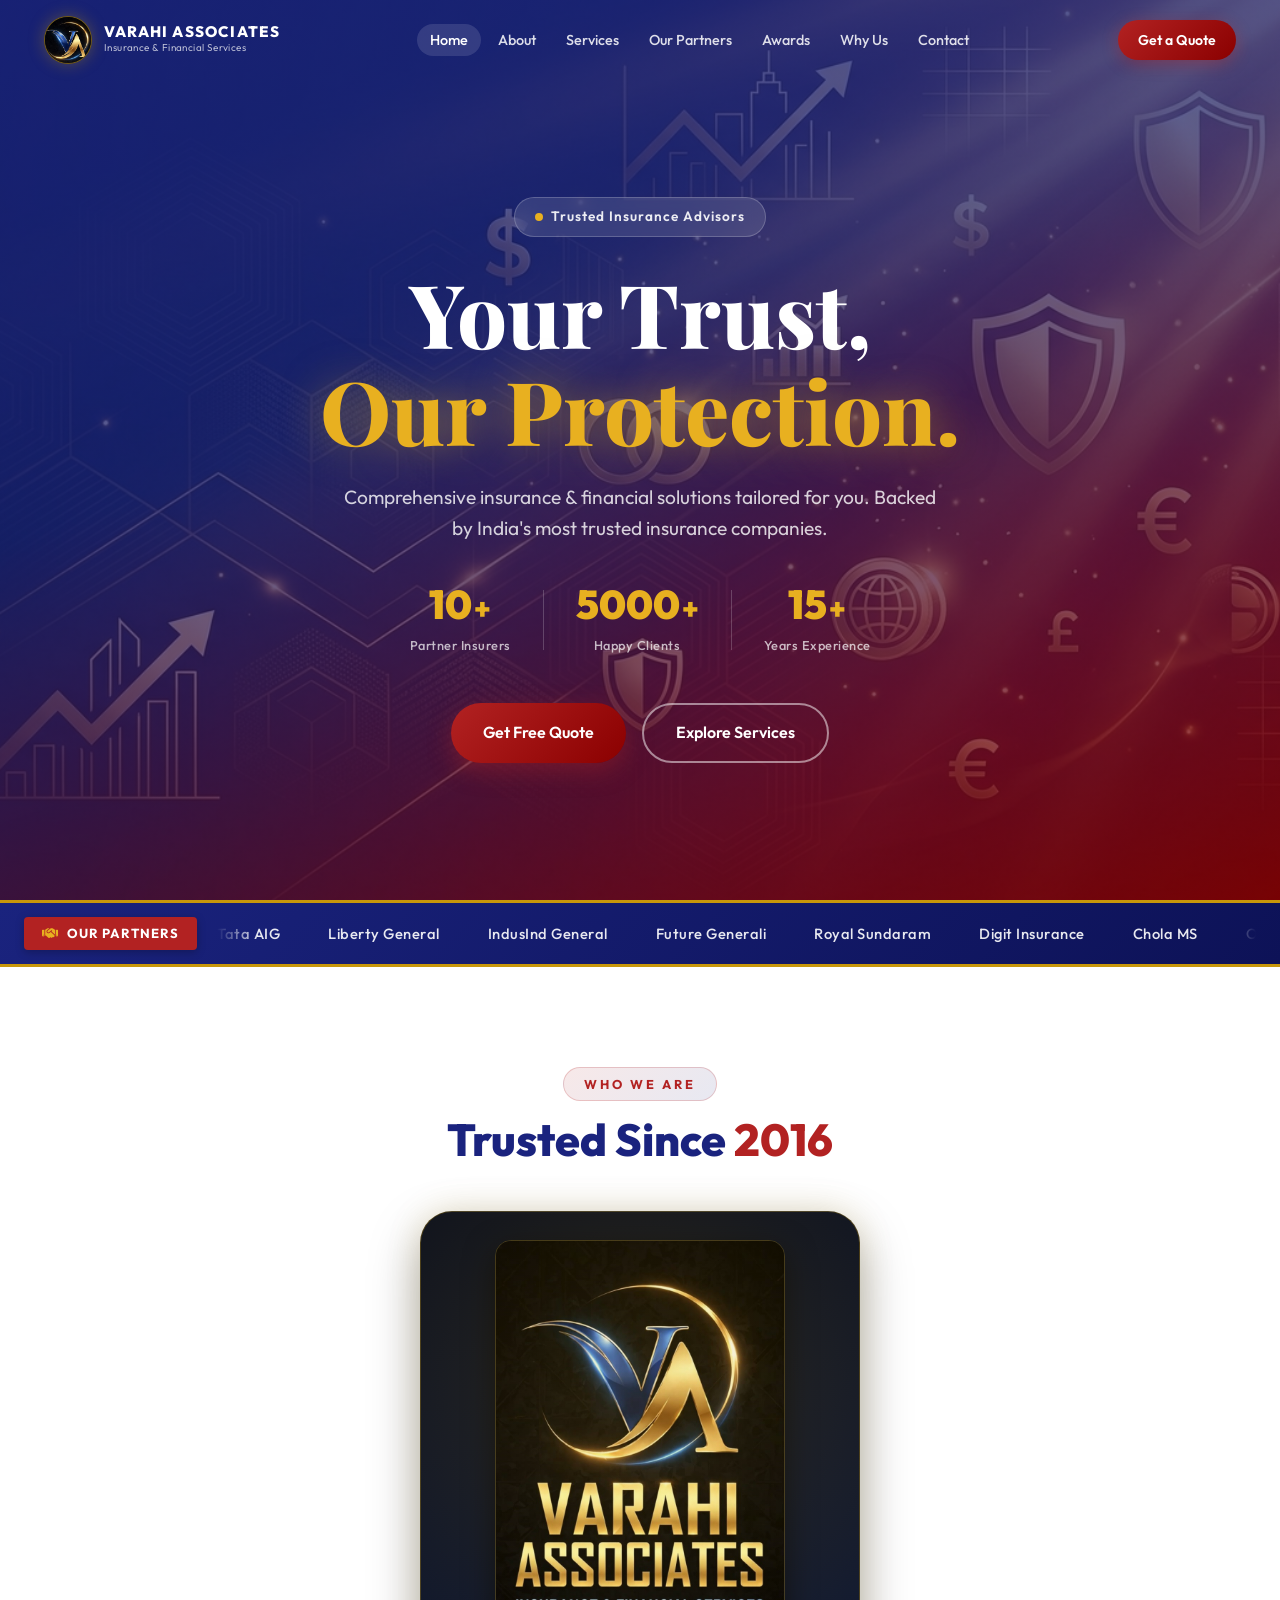
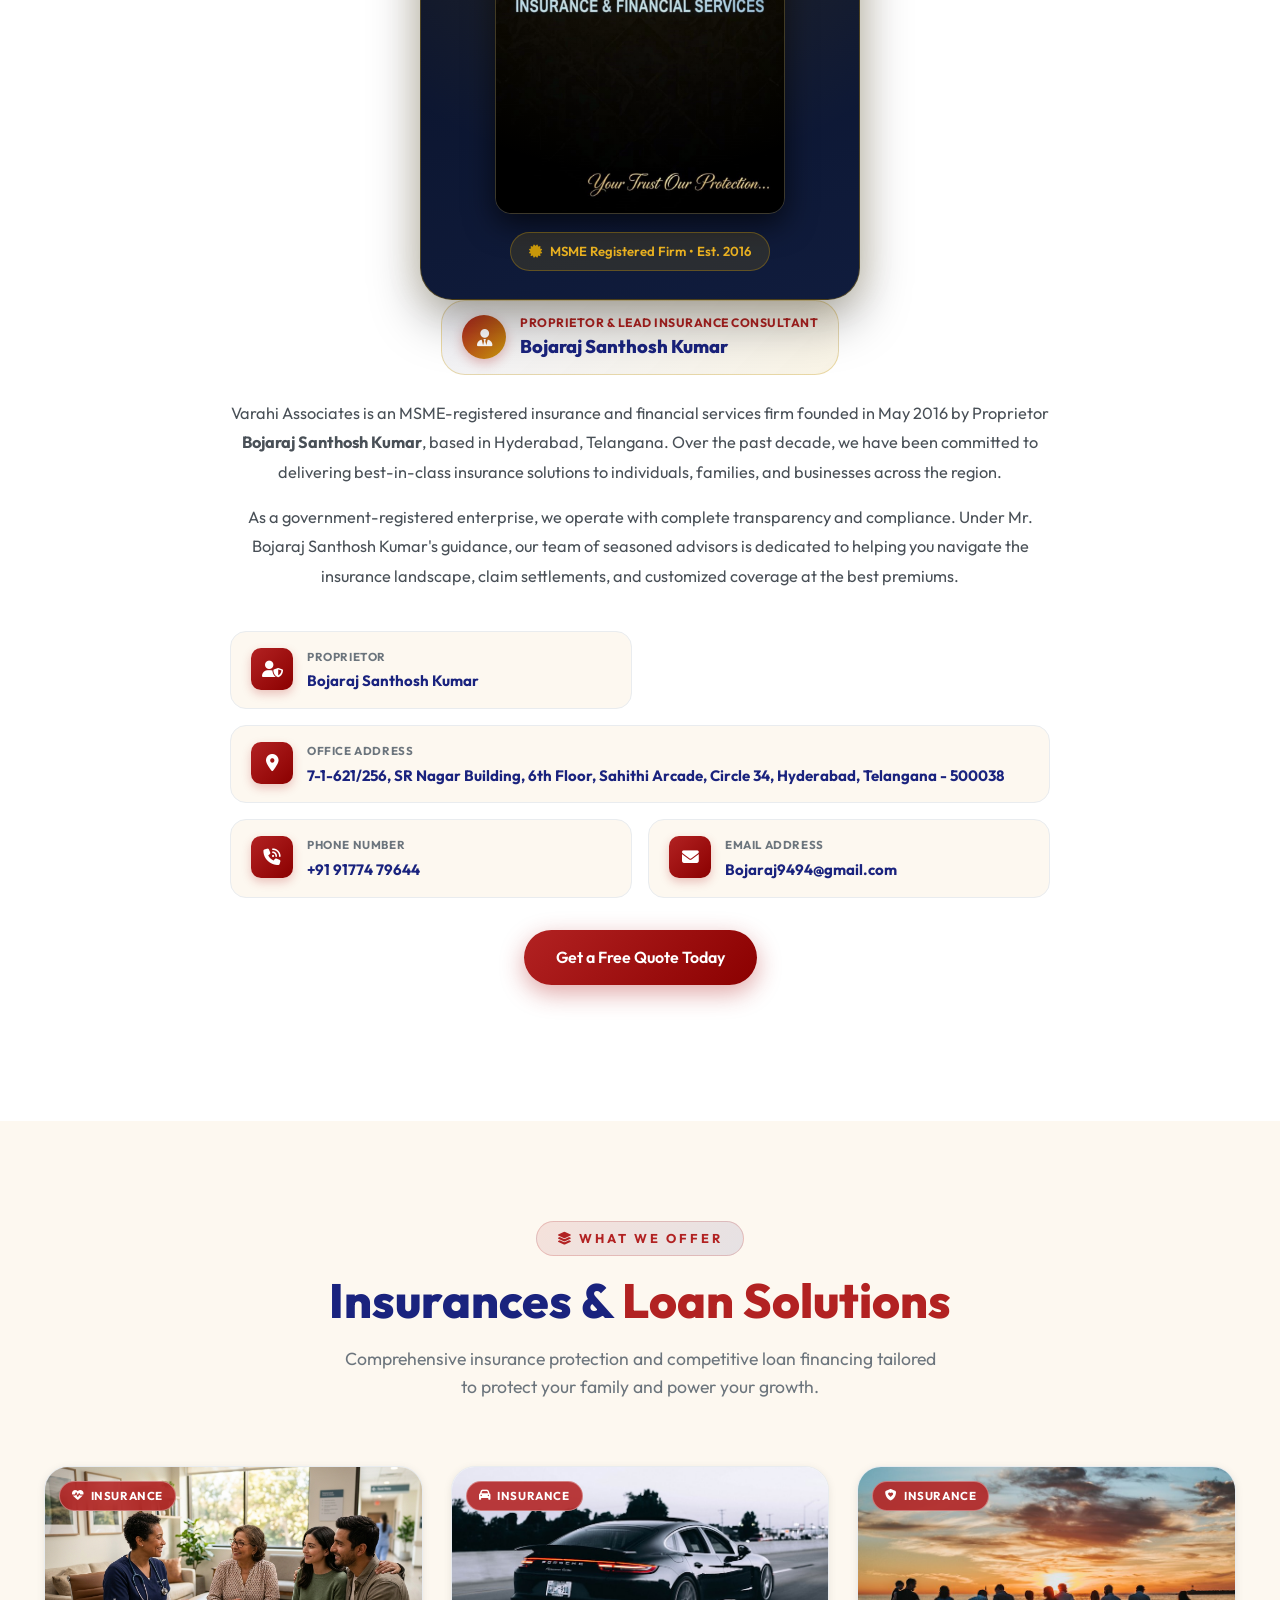
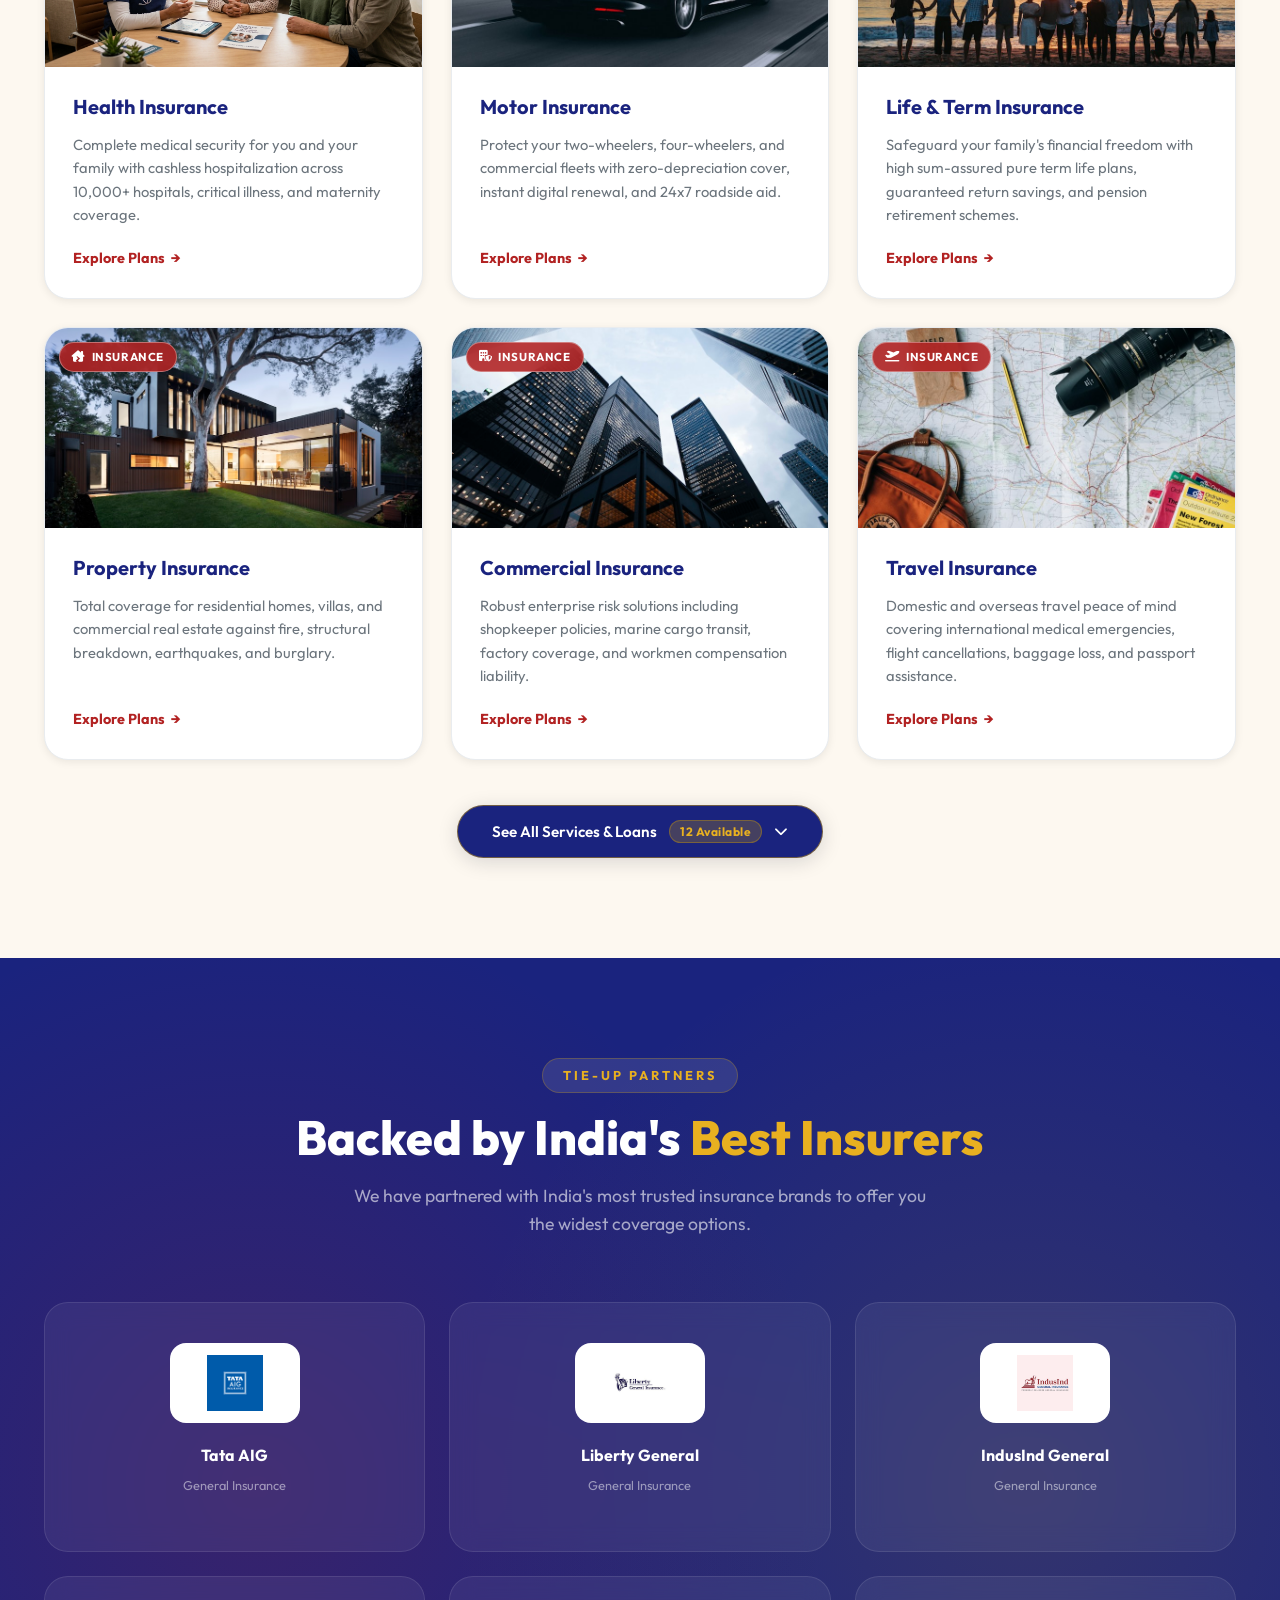
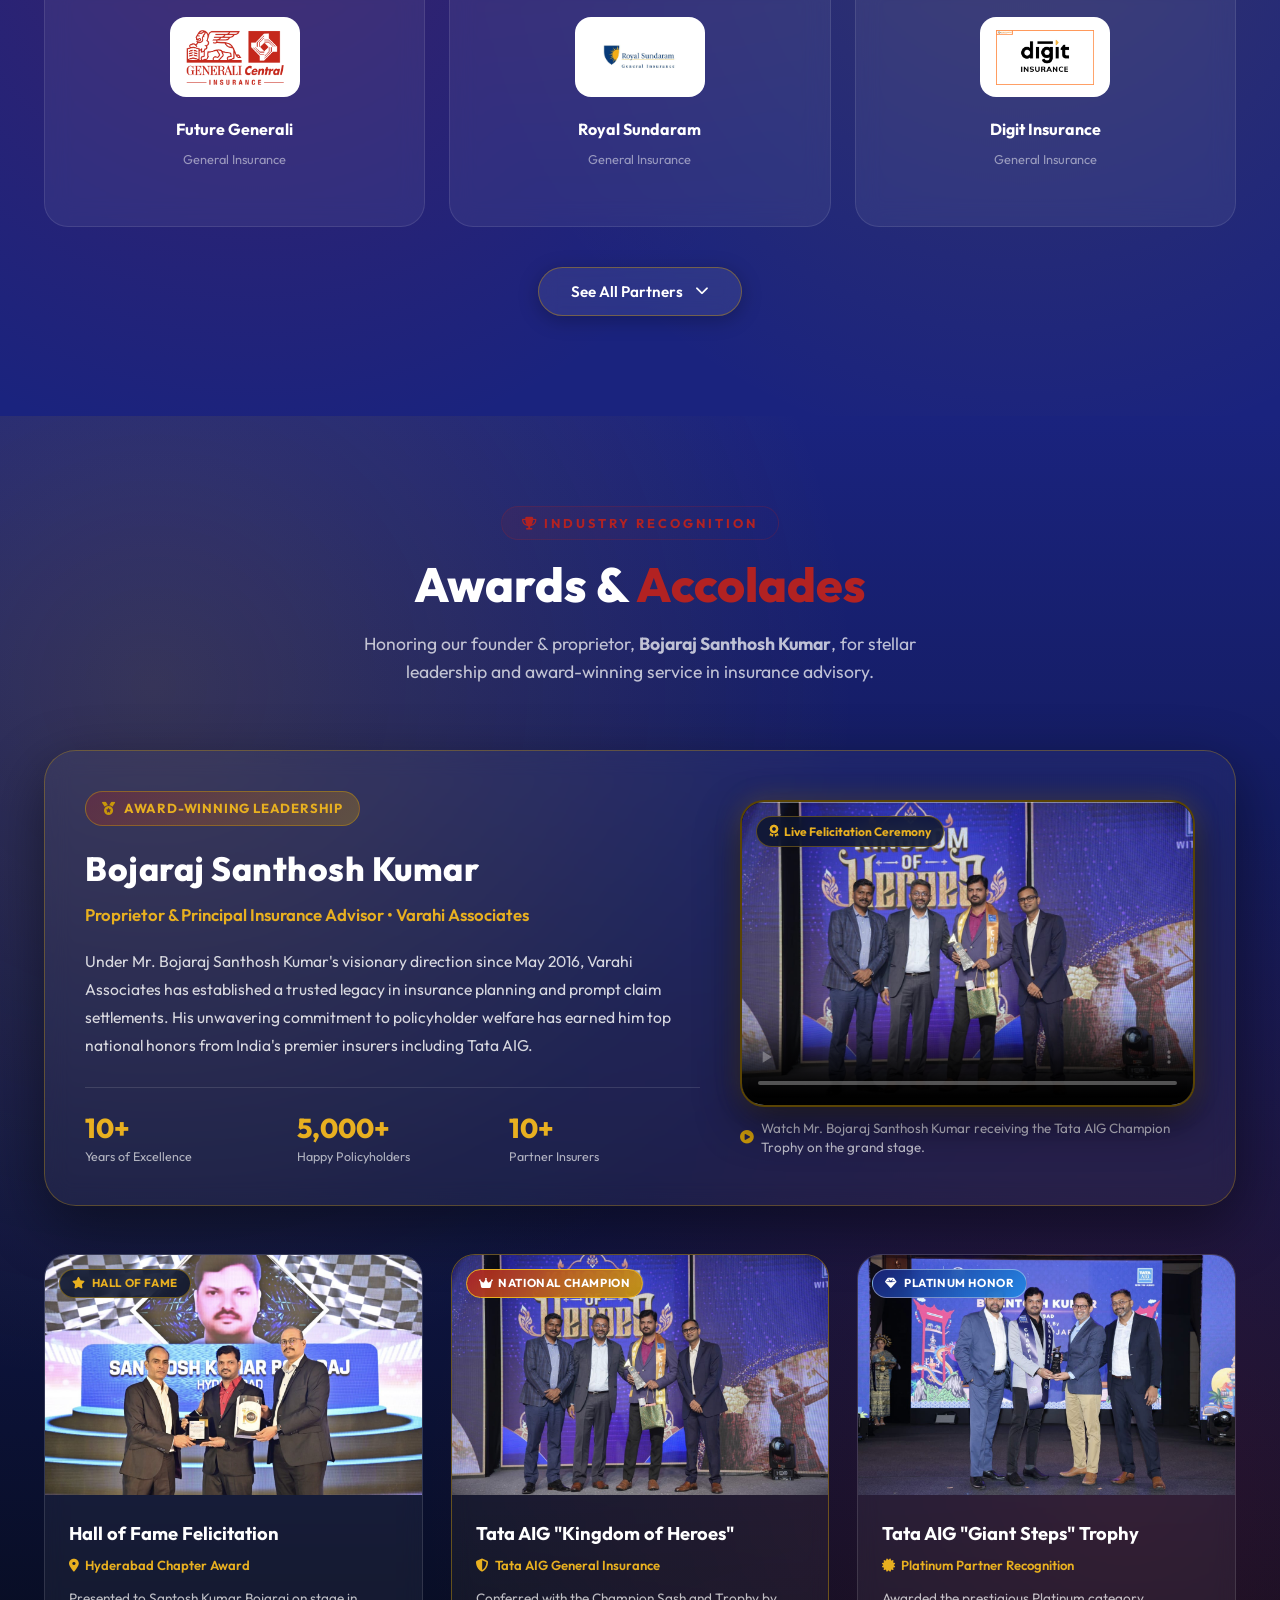
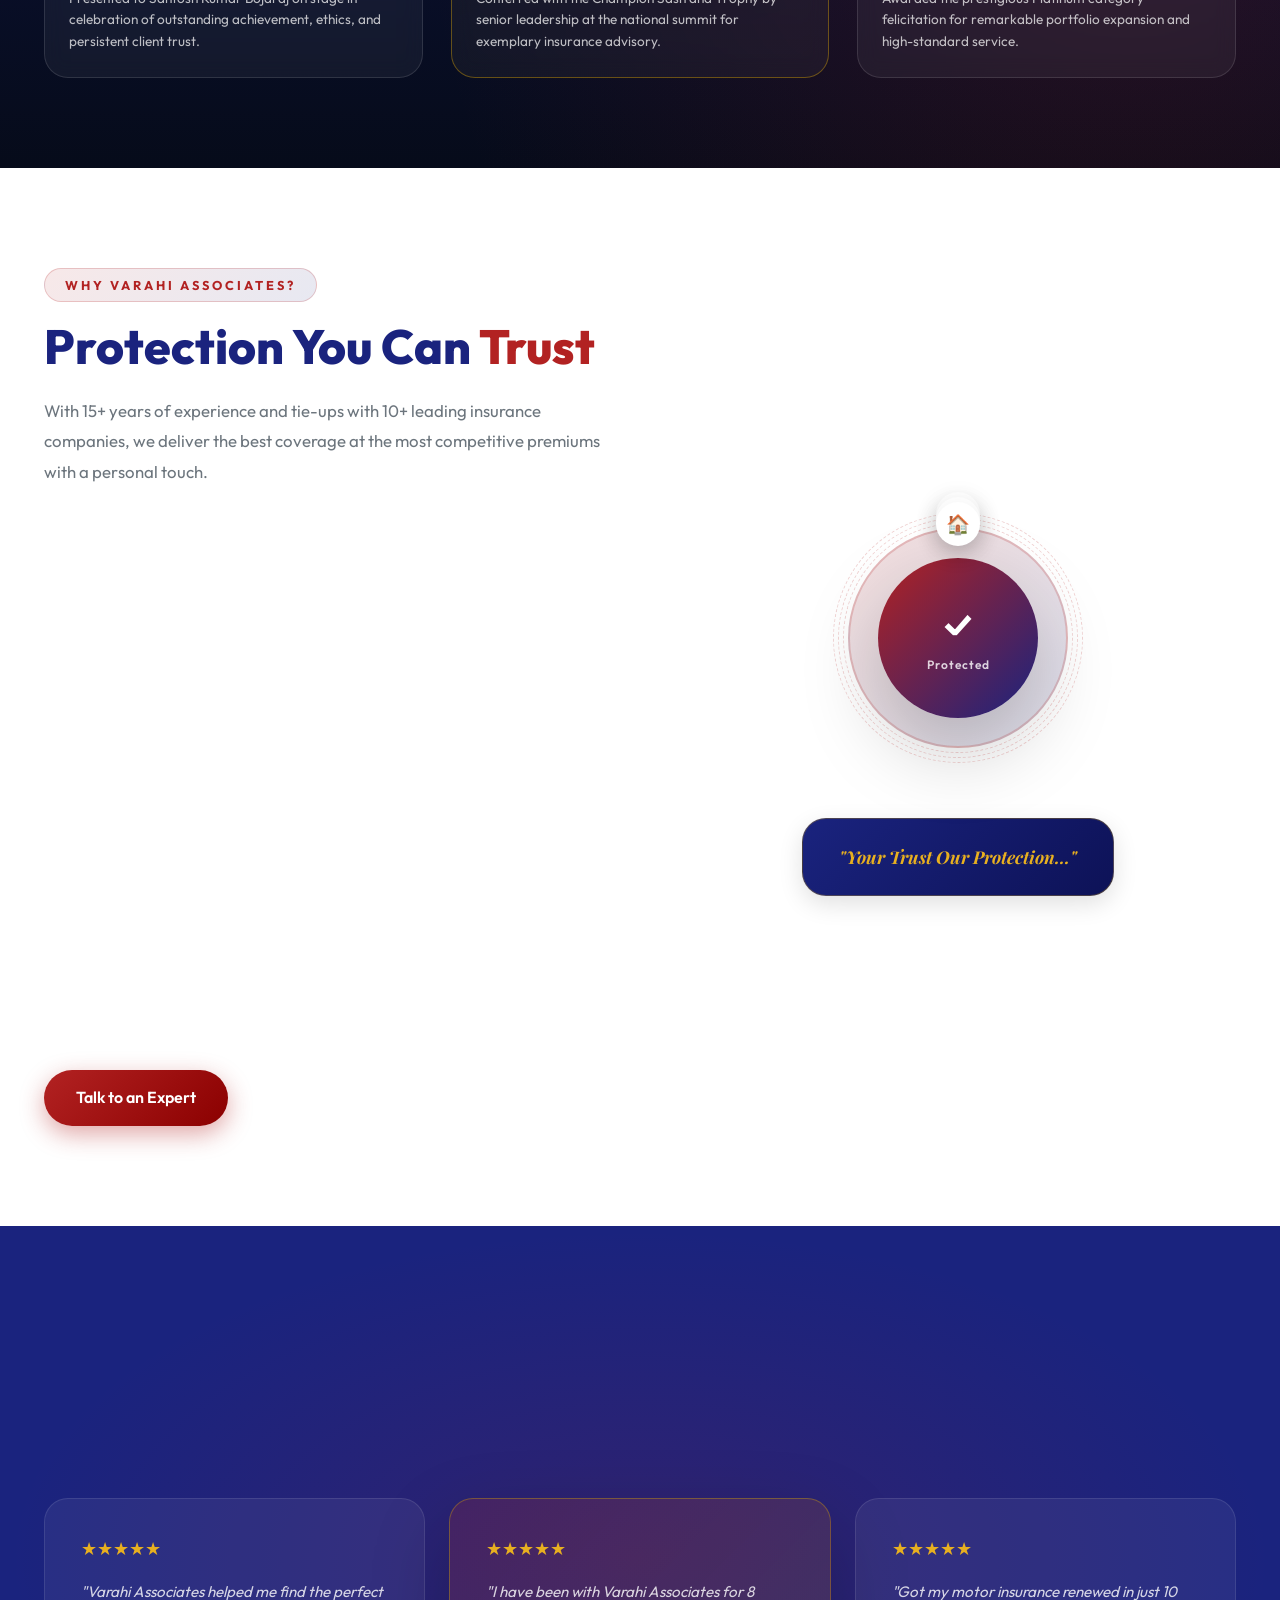
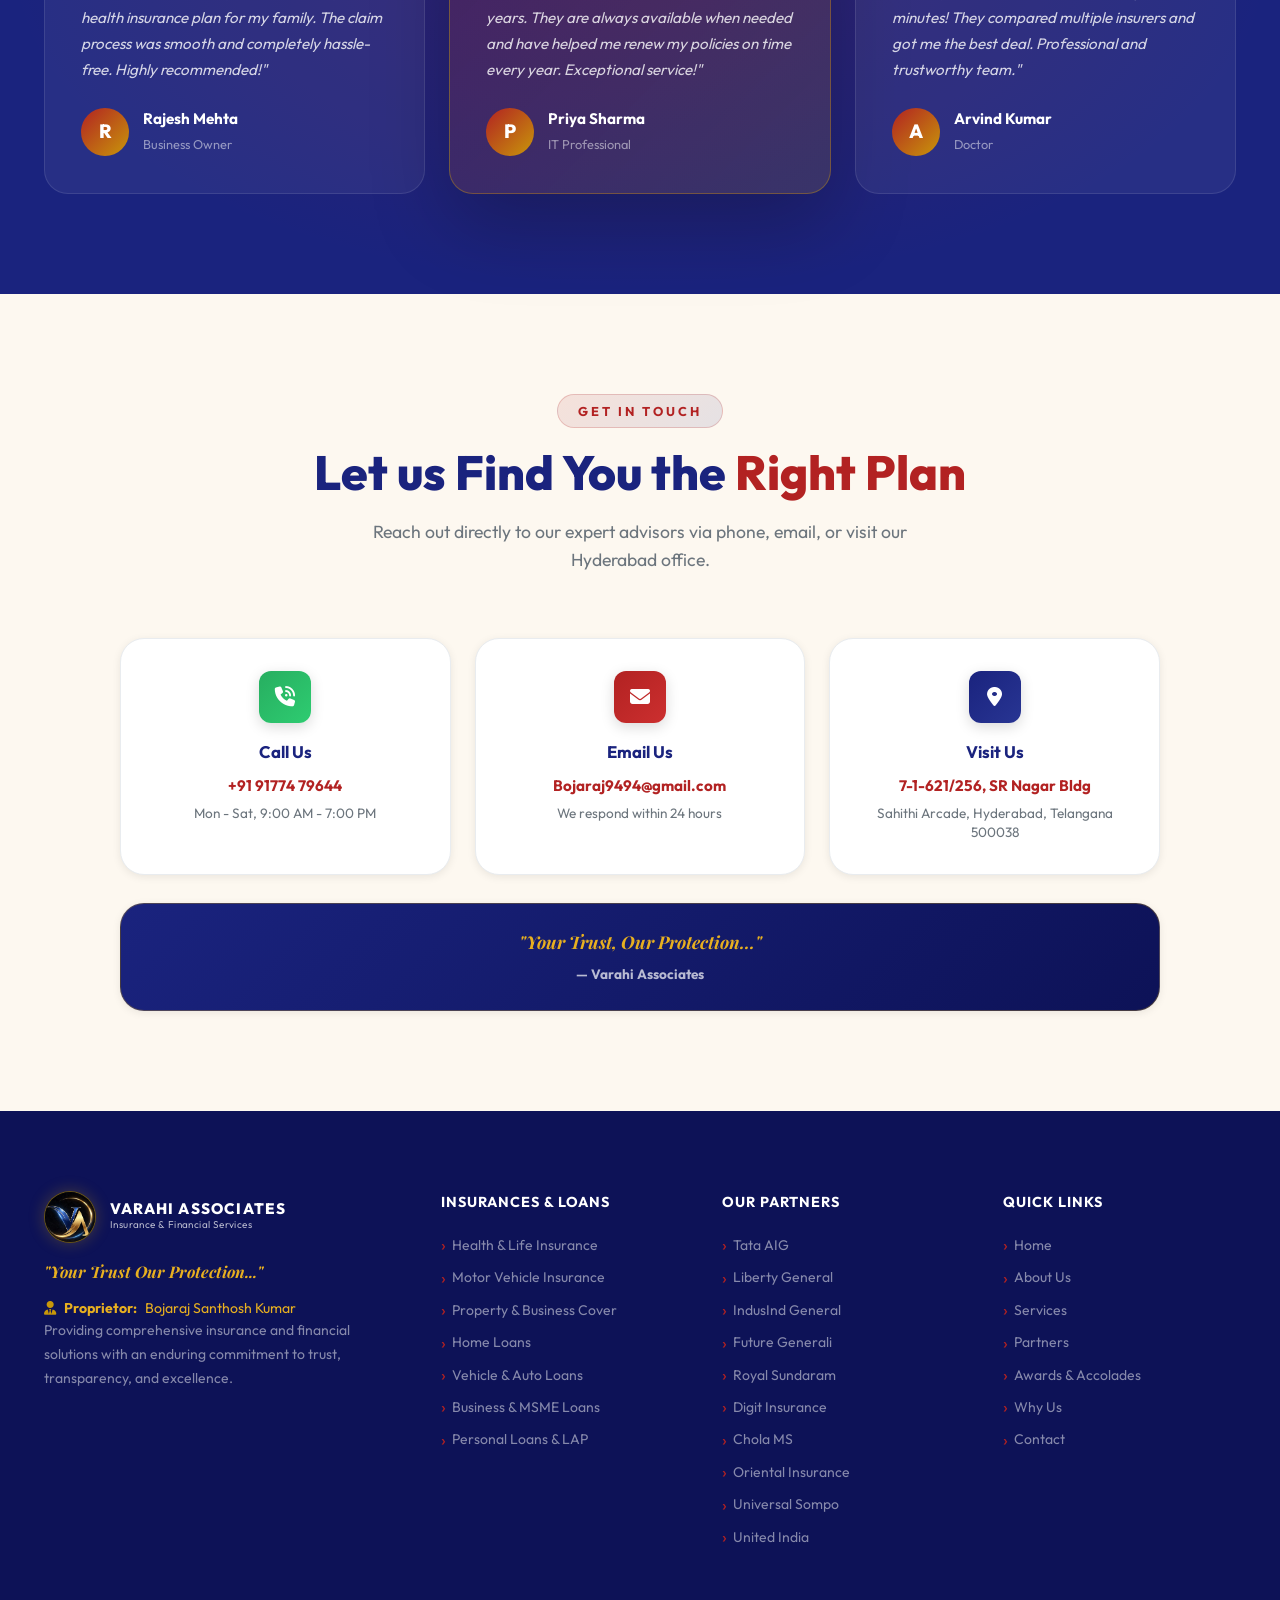
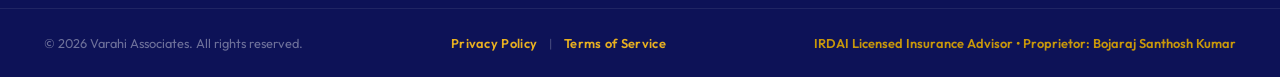
==== commit 6aa26216: "Email changed" ====
--- a/index.html
+++ b/index.html
@@ -150,7 +150,7 @@
               <div class="info-icon"><i class="fa-solid fa-envelope"></i></div>
               <div class="info-text">
                 <div class="info-label">Email Address</div>
-                <div class="info-value"><a href="mailto:Bonaraj9494@gmail.com">Bonaraj9494@gmail.com</a></div>
+                <div class="info-value"><a href="mailto:Bojaraj9494@gmail.com">Bojaraj9494@gmail.com</a></div>
               </div>
             </div>
           </div>
@@ -617,7 +617,7 @@
           <div class="contact-card" id="contact-email">
             <div class="contact-icon ci-email"><i class="fa-solid fa-envelope"></i></div>
             <h4>Email Us</h4>
-            <a href="mailto:Bonaraj9494@gmail.com" class="contact-detail">Bonaraj9494@gmail.com</a>
+            <a href="mailto:Bojaraj9494@gmail.com" class="contact-detail">Bojaraj9494@gmail.com</a>
             <p>We respond within 24 hours</p>
           </div>
           <div class="contact-card" id="contact-location">
